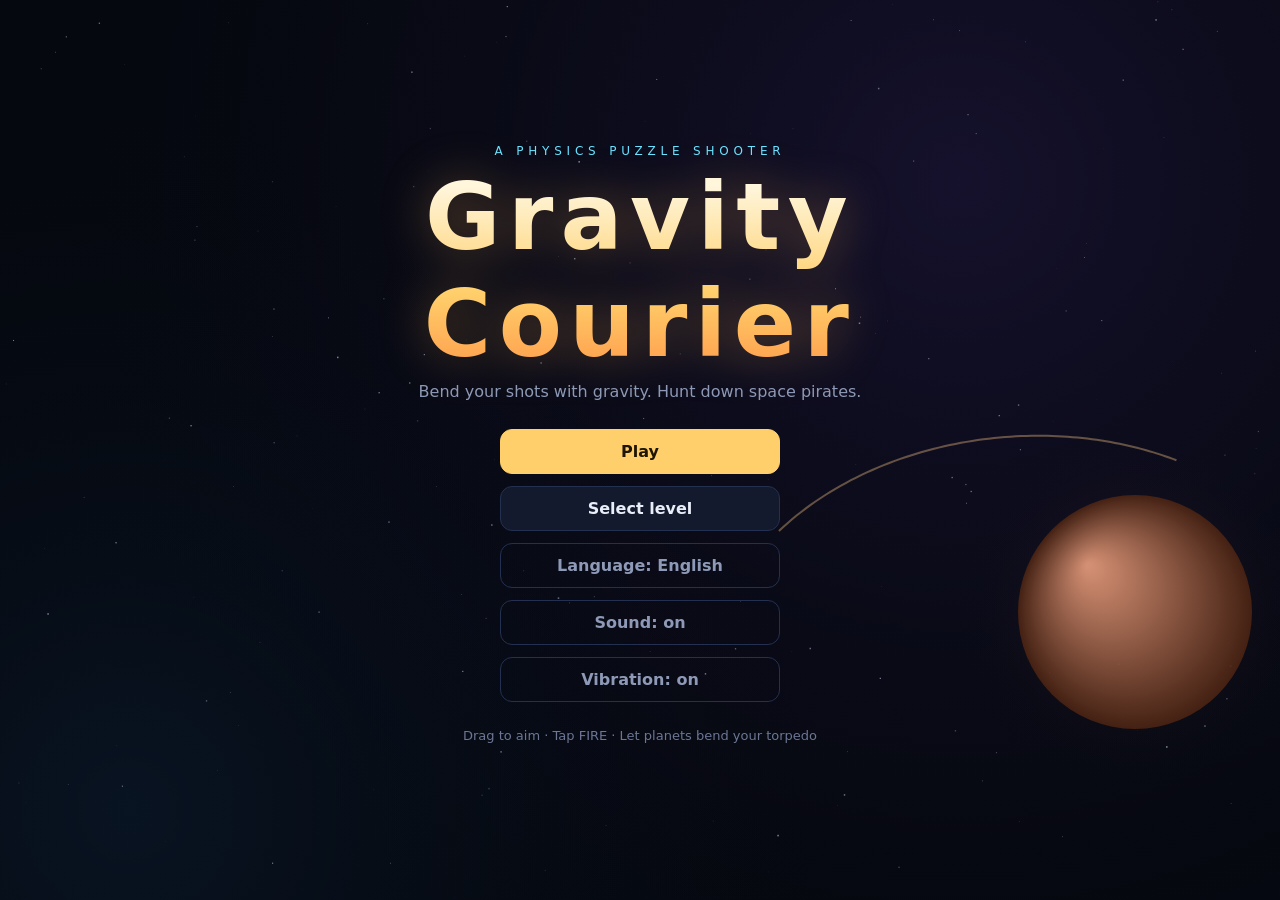
==== docs/index.html @ d9d78b72 "Gravity Courier: browser physics puzzle game (48 levels, 12 chapters)" ====
<!doctype html>
<html lang="zh-CN">
<head>
<meta charset="utf-8">
<meta name="viewport" content="width=device-width,initial-scale=1,maximum-scale=1,user-scalable=no,viewport-fit=cover">
<meta name="theme-color" content="#05080f">
<title>引力信使 · Gravity Courier</title>
<style>
:root {
  --bg: #05080f;
  --panel: rgba(13, 19, 34, 0.92);
  --line: #24304f;
  --text: #e9eef8;
  --muted: #8d99b6;
  --gold: #ffcf6b;
  --cyan: #6be3ff;
  --red: #ff5a6a;
  --font: "PingFang SC", "Microsoft YaHei", "Noto Sans SC", "Hiragino Sans GB", system-ui, sans-serif;
}
* { box-sizing: border-box; -webkit-tap-highlight-color: transparent; }
html, body {
  margin: 0; height: 100%; overflow: hidden; background: var(--bg); color: var(--text);
  font-family: var(--font); user-select: none; -webkit-user-select: none; overscroll-behavior: none;
}
canvas#game { position: fixed; inset: 0; width: 100%; height: 100%; display: block; touch-action: none; }
.hidden { display: none !important; }

button { font-family: inherit; }
.btn {
  appearance: none; border: 1px solid var(--line); background: rgba(20, 28, 48, 0.9); color: var(--text);
  border-radius: 12px; padding: 12px 22px; font-size: 16px; font-weight: 600; cursor: pointer;
  transition: transform .12s, border-color .12s, background .12s;
}
.btn:hover { border-color: #3d4d78; }
.btn:active { transform: scale(0.97); }
.btn.primary { background: var(--gold); border-color: var(--gold); color: #1d1500; }
.btn.primary:hover { background: #ffd987; }
.btn.ghost { background: transparent; color: var(--muted); }
.btn.small { padding: 7px 14px; font-size: 14px; border-radius: 9px; }

/* HUD */
#hud {
  position: fixed; top: 0; left: 0; right: 0; height: 54px; padding: 8px max(12px, env(safe-area-inset-right)) 0 max(12px, env(safe-area-inset-left));
  display: flex; align-items: center; justify-content: space-between; gap: 10px; pointer-events: none;
}
#hud > * { pointer-events: auto; }
.hud-left, .hud-right { display: flex; align-items: center; gap: 10px; min-width: 0; }
.hud-title { min-width: 0; }
#lvTitle { font-weight: 800; font-size: 16px; white-space: nowrap; overflow: hidden; text-overflow: ellipsis; }
#lvSub { font-size: 12px; color: var(--muted); white-space: nowrap; }
.icon-btn {
  width: 38px; height: 38px; border-radius: 10px; border: 1px solid var(--line); background: rgba(13, 19, 34, 0.75);
  display: grid; place-items: center; cursor: pointer; padding: 0; color: var(--text);
}
.icon-btn:hover { border-color: #3d4d78; }
.icon-btn svg { width: 20px; height: 20px; fill: none; stroke: currentColor; stroke-width: 2; stroke-linecap: round; stroke-linejoin: round; }
.help-btn {
  height: 38px; border-radius: 10px; border: 1px solid rgba(123, 227, 160, .6); background: rgba(20, 50, 36, .8); color: #9ff0bf;
  display: flex; align-items: center; gap: 4px; padding: 0 10px 0 8px; cursor: pointer; font-family: inherit; font-size: 14px; font-weight: 700;
  animation: helpPulse 2s ease infinite;
}
.help-btn svg { width: 18px; height: 18px; fill: none; stroke: currentColor; stroke-width: 2; stroke-linecap: round; stroke-linejoin: round; }
.help-btn:disabled { opacity: .5; animation: none; cursor: default; }
.help-btn.on, .help-btn.on:disabled { opacity: 1; background: #7be3a0; color: #062012; border-color: #7be3a0; }
@keyframes helpPulse { 50% { box-shadow: 0 0 14px rgba(123, 227, 160, .45); } }
@media (max-height: 480px) { .help-btn { height: 32px; } }
@media (max-width: 760px) { .help-btn span { display: none; } .help-btn { padding: 0 9px; } }
.help-btn:not(:disabled):active svg { transform: scale(.85); }
.help-btn svg { transition: transform .1s; }
#btnScope.on svg { animation: spin 1.2s linear infinite; }
@keyframes spin { to { transform: rotate(360deg); } }
.fire.wait { background: #1d2844; color: #9ff0bf; border: 1px solid rgba(123, 227, 160, .5); box-shadow: none; font-size: 14px; letter-spacing: 0; white-space: nowrap; }
#ammo { display: flex; gap: 5px; align-items: center; }
#ammo i {
  display: block; width: 9px; height: 20px; border-radius: 5px; background: var(--gold);
  box-shadow: 0 0 8px rgba(255, 207, 107, .6);
}
#ammo i.used { background: #26304a; box-shadow: none; }
#ammo i.par { outline: 1px dashed rgba(255, 207, 107, .55); outline-offset: 2px; }

#toast {
  position: fixed; left: 50%; top: 18%; transform: translateX(-50%); pointer-events: none;
  font-size: clamp(15px, 3.6vw, 26px); font-weight: 800; letter-spacing: .06em; text-shadow: 0 0 18px rgba(0,0,0,.8);
  white-space: nowrap;
  animation: toast 1.8s ease forwards;
}
@keyframes toast { 0% { opacity: 0; transform: translate(-50%, 10px); } 15%, 70% { opacity: 1; transform: translate(-50%, 0); } 100% { opacity: 0; } }
#fastHint {
  position: fixed; bottom: max(14px, env(safe-area-inset-bottom)); left: 50%; transform: translateX(-50%);
  font-size: 12px; color: var(--muted); pointer-events: none; background: rgba(13,19,34,.7); padding: 4px 10px; border-radius: 99px;
}

/* 瞄准控制：横屏在右侧一列，竖屏在底部一行 */
#controls {
  position: fixed; right: 0; top: 56px; bottom: 0; width: 120px;
  padding: 10px max(10px, env(safe-area-inset-right)) max(14px, env(safe-area-inset-bottom)) 10px;
  display: flex; flex-direction: column; justify-content: flex-end; gap: 14px; touch-action: none;
}
.ctl-row { display: grid; grid-template-columns: 1fr 1fr; gap: 6px; align-items: center; }
.ctl-label { grid-column: 1 / -1; font-size: 11px; color: var(--muted); letter-spacing: .1em; }
.ctl-val { grid-column: 1 / -1; text-align: center; font-size: 13px; font-weight: 700; color: var(--gold); font-variant-numeric: tabular-nums; }
.ctl {
  height: 44px; border-radius: 12px; border: 1px solid var(--line); background: rgba(13, 19, 34, 0.85); color: var(--text);
  display: grid; place-items: center; cursor: pointer; padding: 0; touch-action: none;
}
.ctl:active { background: #1d2844; border-color: var(--gold); }
.ctl svg { width: 22px; height: 22px; fill: none; stroke: currentColor; stroke-width: 2.2; stroke-linecap: round; stroke-linejoin: round; }
.fire {
  height: 64px; border-radius: 18px; border: none; background: var(--gold); color: #1d1500; font-size: 18px; font-weight: 800;
  letter-spacing: .1em; cursor: pointer; box-shadow: 0 0 24px rgba(255, 207, 107, .35); touch-action: none; font-family: inherit;
  transition: transform .1s, background .1s;
}
.fire:active { transform: scale(.96); }
.fire.flying { background: #1d2844; color: var(--cyan); box-shadow: none; border: 1px solid var(--line); font-size: 15px; }
.fire.go { background: #7be3a0; color: #062012; box-shadow: 0 0 28px rgba(123, 227, 160, .7); animation: goPulse .4s ease infinite alternate; }
@keyframes goPulse { to { transform: scale(1.04); } }
#controls.busy .ctl, #controls.busy .ctl-val { opacity: .35; }
body.portrait #controls {
  top: auto; left: 0; width: auto; height: 118px; flex-direction: row; align-items: stretch; justify-content: center;
  padding: 8px max(12px, env(safe-area-inset-right)) max(10px, env(safe-area-inset-bottom)) max(12px, env(safe-area-inset-left));
}
body.portrait .ctl-row { flex: 1; max-width: 130px; align-content: center; }
body.portrait .fire { flex: 1.1; max-width: 150px; height: auto; }
@media (max-height: 480px) {
  #controls { top: 44px; gap: 8px; padding-bottom: max(8px, env(safe-area-inset-bottom)); }
  .ctl { height: 38px; }
  .fire { height: 52px; }
}

/* 全屏页 */
.screen { position: fixed; inset: 0; display: flex; align-items: center; justify-content: center; padding: 20px; }
.title-box { text-align: center; max-width: 520px; }
.kicker { font-size: 12px; letter-spacing: .4em; color: var(--cyan); }
h1 {
  font-size: clamp(48px, 11vw, 92px); margin: 6px 0 4px; font-weight: 900; letter-spacing: .08em;
  background: linear-gradient(180deg, #fff6dc 10%, #ffcf6b 60%, #ff9a4a); -webkit-background-clip: text; background-clip: text; color: transparent;
  filter: drop-shadow(0 0 24px rgba(255, 180, 80, .35));
}
.tagline { color: var(--muted); margin: 0 0 28px; font-size: 16px; }
.menu { display: flex; flex-direction: column; gap: 12px; width: min(280px, 80vw); margin: 0 auto; }
.howto { margin-top: 26px; font-size: 13px; color: #6c7795; }

.select-box { width: min(980px, 100%); max-height: 100%; overflow-y: auto; padding: 4px 2px 20px; }
.select-head { display: flex; align-items: center; gap: 14px; margin-bottom: 12px; position: sticky; top: 0; background: linear-gradient(var(--bg) 75%, transparent); padding: 6px 0 12px; z-index: 1; }
.select-head h2 { margin: 0; font-size: 22px; flex: 1; }
#starTotal { color: var(--gold); font-weight: 700; }
.chapter { margin-bottom: 18px; }
.chapter-head { display: flex; align-items: baseline; gap: 10px; margin-bottom: 8px; }
.chapter-head b { font-size: 16px; }
.chapter-head span { font-size: 13px; color: var(--muted); }
.lv-grid { display: grid; grid-template-columns: repeat(5, 1fr); gap: 10px; }
.lv {
  appearance: none; border: 1px solid var(--line); background: var(--panel); color: var(--text); border-radius: 12px;
  padding: 12px 10px; text-align: left; cursor: pointer; min-height: 78px; transition: border-color .12s, transform .12s;
}
.lv:hover:not(:disabled) { border-color: var(--gold); transform: translateY(-1px); }
.lv:disabled { opacity: .4; cursor: not-allowed; }
.lv .no { font-size: 12px; color: var(--muted); }
.lv .nm { display: block; font-weight: 700; font-size: 15px; margin: 2px 0 4px; }
.lv .st { font-size: 13px; letter-spacing: 2px; color: #2b3552; }
.lv .st b { color: var(--gold); font-weight: 400; }

/* 弹窗 */
.overlay { position: fixed; inset: 0; display: flex; align-items: center; justify-content: center; padding: 20px; background: rgba(3, 5, 10, .45); }
.card {
  width: min(420px, 100%); background: var(--panel); border: 1px solid var(--line); border-radius: 18px; padding: 24px 26px;
  text-align: center; box-shadow: 0 20px 60px rgba(0,0,0,.5); animation: pop .25s ease;
}
@keyframes pop { from { transform: scale(.94); opacity: 0; } to { transform: none; opacity: 1; } }
.card-kicker { font-size: 12px; letter-spacing: .2em; color: var(--cyan); }
.card h3 { margin: 6px 0 10px; font-size: 26px; }
.card p { color: #c9d2e6; font-size: 15px; line-height: 1.7; margin: 8px 0; }
.card-foot { margin-top: 16px; font-size: 13px; color: var(--muted); animation: blink 1.6s ease infinite; }
@keyframes blink { 50% { opacity: .4; } }
.card-btns { display: flex; gap: 10px; justify-content: center; margin-top: 18px; flex-wrap: wrap; }
.card-btns.col { flex-direction: column; }
.stars { font-size: 44px; letter-spacing: 8px; margin: 4px 0; color: #2b3552; }
.stars span { display: inline-block; }
.stars span.on { color: var(--gold); text-shadow: 0 0 16px rgba(255, 207, 107, .7); animation: star .45s cubic-bezier(.3, 1.6, .5, 1) backwards; }
@keyframes star { from { transform: scale(0) rotate(-40deg); } }

@media (max-width: 700px) {
  .lv-grid { grid-template-columns: repeat(3, 1fr); }
}
@media (max-height: 480px) {
  #hud { height: 44px; padding-top: 4px; }
  .icon-btn { width: 32px; height: 32px; }
  #lvTitle { font-size: 14px; }
  h1 { font-size: 48px; }
  .tagline { margin-bottom: 14px; }
  .menu { gap: 8px; }
  .btn { padding: 9px 18px; }
  .howto { margin-top: 12px; }
}

/* 物理小卡片 */
.card { max-height: calc(100% - 24px); overflow-y: auto; }
.card.phys { width: min(520px, 100%); text-align: left; border-color: rgba(107, 227, 255, .35); }
.card.phys h3 { margin-top: 4px; }
.formula {
  font-family: "Cambria Math", "STIX Two Math", "Times New Roman", serif; font-size: 20px; text-align: center;
  padding: 10px 12px; margin: 6px 0 12px; border-radius: 10px; background: rgba(107, 227, 255, .08); color: #bdf3ff;
  border: 1px solid rgba(107, 227, 255, .2); overflow-x: auto; white-space: nowrap;
}
.pc-body p { margin: 0 0 10px; }
.real { margin-top: 12px; padding: 10px 12px; border-radius: 10px; background: rgba(255, 207, 107, .08); border-left: 3px solid var(--gold); }
.real b { font-size: 12px; letter-spacing: .1em; color: var(--gold); }
.real p { margin: 4px 0 0; font-size: 14px; }
.card.phys .card-btns { justify-content: flex-end; }
.chapter-head { flex-wrap: wrap; }
.card-link {
  margin-left: auto; appearance: none; border: 1px solid rgba(107, 227, 255, .45); background: rgba(107, 227, 255, .08);
  color: var(--cyan); border-radius: 8px; padding: 3px 10px; font-size: 12px; font-family: inherit; cursor: pointer;
}
.card-link:hover { background: rgba(107, 227, 255, .16); }

/* 英文界面用西文字体（中文字体里的标点和字距不适合英文） */
html[lang="en"] { --font: "Segoe UI", system-ui, -apple-system, Roboto, "Helvetica Neue", Arial, "PingFang SC", "Microsoft YaHei", sans-serif; }
html[lang="en"] body, html[lang="en"] button { font-family: var(--font); }

</style>
</head>
<body>
<canvas id="game"></canvas>

<!-- 游戏内 HUD。data-i18n / data-i18n-aria 的文字由 js/i18n.js 按当前语言填入 -->
<div id="hud" class="hidden">
  <div class="hud-left">
    <button class="icon-btn" id="btnPause" data-i18n-aria="ariaMenu">
      <svg viewBox="0 0 24 24"><path d="M4 6h16M4 12h16M4 18h16"/></svg>
    </button>
    <div class="hud-title">
      <div id="lvTitle"></div>
      <div id="lvSub"></div>
    </div>
  </div>
  <div id="ammo" data-i18n-aria="ariaAmmo"></div>
  <div class="hud-right">
    <button class="help-btn hidden" id="btnAwacs" data-i18n-aria="ariaAwacs">
      <svg viewBox="0 0 24 24"><path d="M12 3c.9 0 1.5.7 1.5 1.6V9l7.5 4.5V16l-7.5-2.3v4.1l2 1.5V21L12 20l-3.5 1v-1.7l2-1.5v-4.1L3 16v-2.5L10.5 9V4.6C10.5 3.7 11.1 3 12 3z"/></svg>
      <span data-i18n="awacsLabel"></span>
    </button>
    <button class="help-btn hidden" id="btnScope" data-i18n-aria="ariaScope">
      <svg viewBox="0 0 24 24"><circle cx="12" cy="12" r="7.5"/><circle cx="12" cy="12" r="1.6"/><path d="M12 1.5v5M12 17.5v5M1.5 12h5M17.5 12h5"/></svg>
      <span data-i18n="scopeLabel"></span>
    </button>
    <button class="icon-btn" id="btnRestart" data-i18n-aria="ariaRestart">
      <svg viewBox="0 0 24 24"><path d="M4 12a8 8 0 1 0 2.4-5.7M4 4v5h5"/></svg>
    </button>
    <button class="icon-btn" id="btnMute" data-i18n-aria="ariaSound"></button>
  </div>
</div>
<div id="toast" class="hidden"></div>
<div id="fastHint" class="hidden" data-i18n="fastHint"></div>

<!-- 瞄准控制：拖动画面粗调，按钮微调，点发射 -->
<div id="controls" class="hidden">
  <div class="ctl-row">
    <span class="ctl-label" data-i18n="angle"></span>
    <button class="ctl" id="angDown" data-i18n-aria="ariaAngDown">
      <svg viewBox="0 0 24 24"><path d="M9 4H4v5M4.6 9A8 8 0 1 1 6 17"/></svg>
    </button>
    <button class="ctl" id="angUp" data-i18n-aria="ariaAngUp">
      <svg viewBox="0 0 24 24"><path d="M15 4h5v5M19.4 9A8 8 0 1 0 18 17"/></svg>
    </button>
    <span class="ctl-val" id="roAng">0.0°</span>
  </div>
  <div class="ctl-row">
    <span class="ctl-label" data-i18n="power"></span>
    <button class="ctl" id="powDown" data-i18n-aria="ariaPowDown">
      <svg viewBox="0 0 24 24"><path d="M5 12h14"/></svg>
    </button>
    <button class="ctl" id="powUp" data-i18n-aria="ariaPowUp">
      <svg viewBox="0 0 24 24"><path d="M5 12h14M12 5v14"/></svg>
    </button>
    <span class="ctl-val" id="roPow">50%</span>
  </div>
  <button id="btnFire" class="fire"></button>
</div>

<!-- 标题 -->
<section id="title" class="screen">
  <div class="title-box">
    <div class="kicker" data-i18n="kicker"></div>
    <h1 data-i18n="title"></h1>
    <p class="tagline" data-i18n="tagline"></p>
    <div class="menu">
      <button class="btn primary" id="btnPlay"></button>
      <button class="btn" id="btnSelect" data-i18n="selectBtn"></button>
      <button class="btn ghost" id="btnLangTitle" data-i18n="lang"></button>
      <button class="btn ghost" id="btnMuteTitle"></button>
      <button class="btn ghost" id="btnVibeTitle"></button>
    </div>
    <p class="howto" data-i18n="howto"></p>
  </div>
</section>

<!-- 选关 -->
<section id="select" class="screen hidden">
  <div class="select-box">
    <div class="select-head">
      <button class="btn small" id="btnBackTitle" data-i18n="back"></button>
      <h2 data-i18n="selectTitle"></h2>
      <div id="starTotal"></div>
    </div>
    <div id="chapters"></div>
  </div>
</section>

<!-- 关卡介绍 -->
<section id="intro" class="overlay hidden">
  <div class="card">
    <div class="card-kicker" id="introNo"></div>
    <h3 id="introName"></h3>
    <p id="introTip"></p>
    <div class="card-foot" data-i18n="introFoot"></div>
  </div>
</section>

<!-- 结算 -->
<section id="result" class="overlay hidden">
  <div class="card">
    <div class="card-kicker" id="resNo"></div>
    <h3 id="resTitle"></h3>
    <div class="stars" id="resStars"></div>
    <p id="resInfo"></p>
    <div class="card-btns" id="resBtns"></div>
  </div>
</section>

<!-- 物理小卡片（盖在结算和选关页上面） -->
<section id="physCard" class="overlay hidden">
  <div class="card phys">
    <div class="card-kicker" id="pcKicker"></div>
    <h3 id="pcTitle"></h3>
    <div class="formula" id="pcFormula"></div>
    <div class="pc-body" id="pcBody"></div>
    <div class="real">
      <b id="pcRealLabel" data-i18n="cardReal"></b>
      <p id="pcReal"></p>
    </div>
    <div class="card-btns"><button class="btn primary" id="pcOk" data-i18n="cardOk"></button></div>
  </div>
</section>

<!-- 暂停 -->
<section id="pause" class="overlay hidden">
  <div class="card">
    <h3 data-i18n="pauseTitle"></h3>
    <div class="card-btns col">
      <button class="btn primary" id="btnResume" data-i18n="resume"></button>
      <button class="btn" id="btnPauseRestart" data-i18n="restartLevel"></button>
      <button class="btn" id="btnPauseSelect" data-i18n="selectLevel"></button>
      <button class="btn" id="btnPauseLang" data-i18n="lang"></button>
      <button class="btn" id="btnPauseVibe"></button>
      <button class="btn ghost" id="btnPauseTitle" data-i18n="backTitle"></button>
    </div>
  </div>
</section>

<script>
/* 引力信使 · 多语言（中文 / English）
 * t(key, params) 取当前语言的文字，{name} 会被 params 里的值替换。
 * 关卡和章节的英文名、提示放在 LEVEL_EN / CHAPTER_EN 里（关卡数据本身保持中文，求解器不需要文字）。
 */
(function (root) {
  'use strict';
  const STR = {
    zh: {
      title: '引力信使', kicker: 'GRAVITY COURIER',
      tagline: '以引力为弓，猎杀星海里的海盗船',
      play: '开始游戏', selectBtn: '选择关卡',
      howto: '拖拽瞄准 · 点「发射」 · 借行星引力让鱼雷拐弯',
      lang: '语言：中文',
      soundOn: '声音：开', soundOff: '声音：关', vibeOn: '震动：开', vibeOff: '震动：关',
      back: '← 返回', selectTitle: '选择关卡',
      introFoot: '点击任意处开始',
      pauseTitle: '暂停', resume: '继续', restartLevel: '重来本关', selectLevel: '选择关卡', backTitle: '回到标题',
      fastHint: '按住屏幕或「加速」键 3 倍速',
      angle: '角度', power: '力度', fire: '发射',
      ariaMenu: '菜单', ariaRestart: '重来', ariaSound: '声音', ariaAmmo: '剩余鱼雷',
      ariaAngDown: '逆时针微调角度', ariaAngUp: '顺时针微调角度', ariaPowDown: '减小力度', ariaPowUp: '增大力度',
      awacsLabel: '预警机', scopeLabel: '自动瞄准',
      ariaAwacs: '呼叫预警机：显示完整辅助线（本次最多 2 星）', ariaScope: '自动瞄准（本次最多 1 星）',

      replay1: '重玩第 1 关', startGame: '开始游戏', continueLv: '继续 · 第 {lv} 关',
      chapterHead: '第 {n} 章 · {name}', locked: '未解锁',
      introNo: '第 {lv} 关 · 第 {n} 章「{ch}」',
      hudSub: '海盗 {a}/{t} · 三星 ≤ {shots}',
      holdSpeed: '按住加速', locking: '锁定中…', fireIn: '{s} 秒后发射', fireNow: '现在发射！',
      early: '早了 {s} 秒', late: '晚了 {s} 秒',
      awacsArrived: '预警机已到达：完整辅助线，线变绿就能命中',
      noRoute: '剩下的鱼雷找不到航线了，点「重来」再试',
      lockedMoving: '已锁定：等「发射」键变绿再按', lockedStatic: '已锁定：点「发射」',
      doubleKill: '双杀！', combo: '{n} 连击！', bossDown: '母舰击沉！', kill: '击毁',
      bossHit: '母舰受损 · 剩余 {hp}', blocked: '被护盾挡下', civHit: '误伤民船！', split: '潮汐撕裂！',
      lostTorp: '鱼雷飞出了星区',
      resNo: '第 {lv} 关 · {name}',
      allClear: '全部星区肃清', cleared: '海域肃清',
      allClearInfo: '航道恢复了平静，信使号可以继续送货了。本关用了 {n} 发鱼雷。',
      helpedInfo: '用了{tool}，这次最多 {cap} 星。不用求助再通关一次，最多能拿 3 星（≤ {shots}）。',
      toolScope: '自动瞄准', toolAwacs: '预警机',
      usedInfo: '用了 {n} 发鱼雷 · 三星需要 ≤ {shots}', tryBetter: '，再试试更漂亮的打法？',
      next: '下一关', replay: '重玩', viewAll: '查看全部关卡', levels: '选关',
      newChapter: '解锁新章节「{ch}」！',
      civFailTitle: '误伤民船', outOfAmmo: '鱼雷耗尽',
      civFail: '鱼雷击中了民用货船，任务失败。', escaped: '海盗船逃走了。',
      helpHint: '卡住了可以呼叫预警机看完整辅助线（最多 2 星），或用自动瞄准（最多 1 星）。',
      retryHint: '看看虚线留下的上一发轨迹，微调角度和力度再来。',
      retry: '重试', callAwacs: '呼叫预警机', autoAim: '自动瞄准',
      relock: '错过时机，重新锁定…',
      powerPct: '力度 {p}%', dragHint: '在任意位置拖动来瞄准，再点「发射」',
      cardKicker: '物理小卡片 · 第 {n} 章', cardReal: '真实世界', cardOk: '知道了', cardBtn: '物理小卡片',
      cardNew: '新的物理小卡片 · 第 {n} 章',
    },
    en: {
      title: 'Gravity Courier', kicker: 'A PHYSICS PUZZLE SHOOTER',
      tagline: 'Bend your shots with gravity. Hunt down space pirates.',
      play: 'Play', selectBtn: 'Select level',
      howto: 'Drag to aim · Tap FIRE · Let planets bend your torpedo',
      lang: 'Language: English',
      soundOn: 'Sound: on', soundOff: 'Sound: off', vibeOn: 'Vibration: on', vibeOff: 'Vibration: off',
      back: '← Back', selectTitle: 'Select level',
      introFoot: 'Tap anywhere to start',
      pauseTitle: 'Paused', resume: 'Resume', restartLevel: 'Restart level', selectLevel: 'Select level', backTitle: 'Back to title',
      fastHint: 'Hold the screen or the Speed button for 3× speed',
      angle: 'ANGLE', power: 'POWER', fire: 'FIRE',
      ariaMenu: 'Menu', ariaRestart: 'Restart', ariaSound: 'Sound', ariaAmmo: 'Torpedoes left',
      ariaAngDown: 'Rotate aim counterclockwise', ariaAngUp: 'Rotate aim clockwise', ariaPowDown: 'Less power', ariaPowUp: 'More power',
      awacsLabel: 'AWACS', scopeLabel: 'Auto-aim',
      ariaAwacs: 'Call AWACS: show the full guide line (max 2 stars this run)', ariaScope: 'Auto-aim (max 1 star this run)',

      replay1: 'Replay level 1', startGame: 'Play', continueLv: 'Continue · Level {lv}',
      chapterHead: 'Chapter {n} · {name}', locked: 'Locked',
      introNo: 'Level {lv} · Chapter {n}: {ch}',
      hudSub: 'Pirates {a}/{t} · 3★ ≤ {shots}',
      holdSpeed: 'HOLD ×3', locking: 'Locking…', fireIn: 'Fire in {s}s', fireNow: 'FIRE NOW!',
      early: '{s}s too early', late: '{s}s too late',
      awacsArrived: 'AWACS on station: full guide line. Green means hit.',
      noRoute: 'No hitting route with the torpedoes left. Tap Restart.',
      lockedMoving: 'Locked on. Fire when the button turns green.', lockedStatic: 'Locked on. Tap FIRE.',
      doubleKill: 'Double kill!', combo: '{n}× combo!', bossDown: 'Mothership down!', kill: 'Destroyed',
      bossHit: 'Mothership hit · {hp} left', blocked: 'Blocked by shield', civHit: 'Civilian ship hit!', split: 'Tidal split!',
      lostTorp: 'Torpedo left the sector',
      resNo: 'Level {lv} · {name}',
      allClear: 'All sectors cleared', cleared: 'Sector cleared',
      allClearInfo: 'The space lanes are safe again, and the courier is back in business. Torpedoes used: {n}.',
      helpedInfo: 'You used {tool}, so this run is capped at {cap}★. Clear it without help for up to 3★ (≤ {shots}).',
      toolScope: 'auto-aim', toolAwacs: 'AWACS',
      usedInfo: 'Torpedoes used: {n} · 3★ needs ≤ {shots}', tryBetter: '. Can you find a cleaner shot?',
      next: 'Next', replay: 'Replay', viewAll: 'All levels', levels: 'Levels',
      newChapter: 'New chapter unlocked: {ch}!',
      civFailTitle: 'Civilian ship hit', outOfAmmo: 'Out of torpedoes',
      civFail: 'Your torpedo hit a civilian freighter. Mission failed. ', escaped: 'The pirates got away. ',
      helpHint: 'Stuck? Call AWACS for the full guide line (max 2★), or use auto-aim (max 1★).',
      retryHint: 'Check the dashed trail of your last shot, then nudge the angle and power.',
      retry: 'Retry', callAwacs: 'Call AWACS', autoAim: 'Auto-aim',
      relock: 'Missed the window. Locking on again…',
      powerPct: 'Power {p}%', dragHint: 'Drag anywhere to aim, then tap FIRE',
      cardKicker: 'Physics card · Chapter {n}', cardReal: 'In the real world', cardOk: 'Got it', cardBtn: 'Physics card',
      cardNew: 'New physics card · Chapter {n}',
    },
  };

  const CHAPTER_EN = [
    { name: 'First Hunt', desc: 'Let a planet\'s gravity bend your torpedo' },
    { name: 'Rubble Belt', desc: 'Asteroids stop torpedoes. Find the gaps.' },
    { name: 'Patrol Fleet', desc: 'Moving pirates and shielded ships' },
    { name: 'Singularity', desc: 'Black holes and wormholes' },
    { name: 'Mothership', desc: 'Sink the first mothership' },
    { name: 'Repulsor Stars', desc: 'Stars that push your torpedo away' },
    { name: 'Mirrors', desc: 'Torpedoes bounce off mirrors' },
    { name: 'Escort', desc: 'Don\'t hit the freighters. Sink the flagship.' },
    { name: 'Gravity Assist', desc: 'Borrow speed from an orbiting planet' },
    { name: 'Magnetic Fields', desc: 'Lorentz force: faster torpedoes turn wider' },
    { name: 'Tidal Split', desc: 'Cross the Roche limit and the torpedo splits in two' },
    { name: 'Momentum', desc: 'Knock asteroids into the pirates' },
  ];

  const LEVEL_EN = {
    1: ['Slingshot', 'Drag anywhere to aim, like pulling back a slingshot. The dotted line shows where the torpedo will go. Tap FIRE when you\'re happy. Planets pull your torpedo, so you can curve around them to hit the pirate.'],
    2: ['Moon Shadow', 'The pirate is hiding right behind the planet, so a straight shot won\'t work. Try skimming past above or below it.'],
    3: ['Twin Planets'],
    4: ['Boomerang', 'The pirate is behind you. Send the torpedo around the planet and back.'],
    5: ['Two Birds', 'Torpedoes keep flying after destroying a small pirate ship. Take out two with one shot!'],
    6: ['The Gap', 'Asteroids have no gravity, but they will shatter your torpedo.'],
    7: ['Stone Forest'],
    8: ['Triple'],
    9: ['Bunker', 'The pirate is tucked behind rubble. The only opening is at the top.'],
    10: ['Patrol', 'This pirate patrols up and down. Time your shot.'],
    11: ['Shield Ship', 'Shield ships have a shield on the front (the blue arc). Hit them from the side or from behind.'],
    12: ['Orbiting Sentry'],
    13: ['Mixed Fleet'],
    14: ['Black Hole', 'A black hole is tiny but its gravity is fierce. Fall in and the torpedo is gone; skim past and it whips around a sharp turn.'],
    15: ['Wormhole', 'A torpedo that enters one wormhole comes out of the other with the same speed.'],
    16: ['Event Horizon'],
    17: ['Lost Way'],
    18: ['Escort Ring'],
    19: ['Blockade', 'Shield ships are lined up facing you. Find a way around to their backs.'],
    20: ['Mothership', 'The mothership takes 3 hits, its shield slowly rotates, and it swallows torpedoes. Clear the escort first, then wait for a gap in the shield.'],
    21: ['Repulsor', 'Cyan repulsor stars do the opposite of planets: they push torpedoes away. Shoot close past one and it flicks the torpedo outward.'],
    22: ['Bounce Back', 'The pirate is right above you, behind the rubble. Fire slowly at the repulsor star and it will push the torpedo back.'],
    23: ['Repulsor Corridor'],
    24: ['Push and Pull'],
    25: ['Mirror', 'The silver line is a mirror. Torpedoes bounce off it like a billiard ball. Use it to get past the wall.'],
    26: ['Double Bounce'],
    27: ['Pinball'],
    28: ['Ping-Pong', 'Bounce between the two mirrors and plan the exit.'],
    29: ['Friendly Fire', 'The blue ship is a civilian freighter. Hit it and the mission fails. Curve around it using the planet.'],
    30: ['Convoy', 'Freighters are crossing back and forth. Wait for a gap.'],
    31: ['Hostages', 'Freighters flank the shield ship. Use the repulsor star behind it to push the torpedo into its back.'],
    32: ['Pirate Flagship', 'The final battle. The flagship takes 3 hits and its shield rotates. Watch the freighter, and use the mirrors and the repulsor star.'],
    33: ['Hitchhiker', 'The outer planet orbits the star. Pass just behind it and it flings your torpedo faster. Spacecraft use this trick too: it\'s called a gravity assist.'],
    34: ['Two Orbits'],
    35: ['Retrograde', 'The pirate hides right behind the star. The outer planet orbits the other way; use it to swing the torpedo around.'],
    36: ['Crossing Point'],
    37: ['Deflection', 'The purple area is a magnetic field. Your charged torpedo keeps turning inside it but never changes speed. The faster it flies, the wider it turns.'],
    38: ['U-Turn', 'The pirate is above you, behind the rubble. Let the strong field swing the torpedo around in a big loop.'],
    39: ['Speed Selector', 'In the same field, slow torpedoes turn tight circles and fast ones turn wide. Each pirate needs a different power.'],
    40: ['Twin Fields', 'The two fields point in opposite directions, so the torpedo traces an S-curve.'],
    41: ['Split', 'The red dashed ring around the black hole is the Roche limit. Once a torpedo crosses it, tidal forces tear it into two that fly apart.'],
    42: ['Roche'],
    43: ['Split Mirror', 'The two halves go their own ways, and one can still bounce off the mirror.'],
    44: ['Trident', 'Two Roche limits: split twice for three or four torpedoes.'],
    45: ['Billiards', 'Warm-colored asteroids can be pushed. Hit one and momentum carries it forward to smash the pirate for you (your torpedo bounces back a little).'],
    46: ['Cut Shot', 'Hit an asteroid on its side and it flies off along the line between the two centers.'],
    47: ['Newton\'s Cradle', 'A row of asteroids passes the momentum down the line, one to the next.'],
    48: ['Gravity Billiards', 'Knocked asteroids feel gravity too, so they fly in curves.'],
  };

  let cur = 'zh';
  const fill = (s, p) => p ? s.replace(/\{(\w+)\}/g, (_, k) => (p[k] !== undefined ? p[k] : '')) : s;
  function t(key, p) {
    const s = (STR[cur] && STR[cur][key] !== undefined) ? STR[cur][key] : (STR.zh[key] !== undefined ? STR.zh[key] : key);
    return fill(s, p);
  }
  const en = () => cur === 'en';
  root.I18N = {
    t,
    get lang() { return cur; },
    set(l) { cur = STR[l] ? l : 'zh'; },
    detect() { return /^zh/i.test(navigator.language || '') ? 'zh' : 'en'; },
    chName: (c, i) => en() && CHAPTER_EN[i] ? CHAPTER_EN[i].name : c.name,
    chDesc: (c, i) => en() && CHAPTER_EN[i] ? CHAPTER_EN[i].desc : c.desc,
    lvName: L => en() && LEVEL_EN[L.id] ? LEVEL_EN[L.id][0] : L.name,
    shots: n => en() ? (n === 1 ? '1 shot' : `${n} shots`) : `${n} 发`,
    lvTip: L => en() && LEVEL_EN[L.id] ? (LEVEL_EN[L.id][1] || '') : (L.tip || ''),
    // 静态文字：data-i18n 设置文本，data-i18n-aria 设置 aria-label 和 title
    applyStatic() {
      document.querySelectorAll('[data-i18n]').forEach(el => { el.textContent = t(el.dataset.i18n); });
      document.querySelectorAll('[data-i18n-aria]').forEach(el => { const v = t(el.dataset.i18nAria); el.setAttribute('aria-label', v); el.title = v; });
      document.documentElement.lang = cur === 'zh' ? 'zh-CN' : 'en';
      document.title = t('title');
    },
  };
})(window);

</script>
<script>
/* 引力信使 · 物理小卡片（每章一张，章节通关时弹出，选关页可以重看）
 * title 标题 · formula 公式（可选） · body 原理（若干段） · real 真实世界的例子
 */
(function (root) {
  'use strict';
  root.CARDS = [
    { // 第 1 章 初次狩猎
      zh: { title: '万有引力', formula: 'F = G · m₁m₂ / r²',
        body: ['任何两个有质量的物体都在互相吸引。距离越近，引力越大：距离缩短一半，引力变成 4 倍，这叫「平方反比」。',
          '鱼雷飞过行星时，每一刻都被往行星那边拉一点，所以走出的是一条弧线，而不是直线。'],
        real: '月亮绕着地球转、地球绕着太阳转，都是引力把直线运动「拐」成了轨道。牛顿用同一条定律，同时解释了苹果落地和行星运行。' },
      en: { title: 'Universal gravitation', formula: 'F = G · m₁m₂ / r²',
        body: ['Every two objects with mass pull on each other. The closer they are, the stronger the pull: halve the distance and the force becomes 4 times as strong. This is called an inverse-square law.',
          'As your torpedo passes a planet, it is tugged toward it a little at every moment, so it flies in a curve instead of a straight line.'],
        real: 'The Moon circles the Earth and the Earth circles the Sun because gravity keeps bending their straight-line motion into orbits. Newton used one law to explain both a falling apple and the planets.' },
    },
    { // 第 2 章 碎石带
      zh: { title: '惯性（牛顿第一定律）', formula: '合力 = 0  ⇒  速度不变',
        body: ['不受外力时，运动的物体会保持原来的速度和方向，一直飞下去。',
          '碎石几乎没有引力，所以在空旷的地方鱼雷走的是直线，直到撞上什么东西。太空里没有空气阻力，它不会自己慢下来。'],
        real: '真实的小行星带其实非常空旷，相邻的小行星通常相隔几十万公里以上。探测器穿过它时，几乎不用担心撞上。' },
      en: { title: 'Inertia (Newton\'s first law)', formula: 'Net force = 0  ⇒  velocity stays the same',
        body: ['With no force acting on it, a moving object keeps the same speed and direction forever.',
          'Rubble has almost no gravity, so in open space your torpedo flies straight until it hits something. There is no air in space to slow it down.'],
        real: 'The real asteroid belt is mostly empty: neighboring asteroids are usually hundreds of thousands of kilometers apart. Spacecraft fly through it without worrying about collisions.' },
    },
    { // 第 3 章 巡逻舰队
      zh: { title: '相对运动与提前量', formula: '鱼雷到达时间 = 目标到达时间',
        body: ['目标在动的时候，要瞄准它「将来」会在的位置，而不是它现在的位置。',
          '只有鱼雷和目标同一时刻到达同一个点才算命中，所以时机和角度一样重要。'],
        real: '飞往火星要等「发射窗口」：地球和火星的相对位置大约每 26 个月才合适一次，错过就要再等两年多。' },
      en: { title: 'Relative motion and leading the target', formula: 'torpedo arrival time = target arrival time',
        body: ['When the target is moving, aim for where it will be, not where it is now.',
          'A hit only happens if the torpedo and the target reach the same point at the same moment, so timing matters as much as angle.'],
        real: 'Missions to Mars wait for a launch window: Earth and Mars line up well only about once every 26 months. Miss it and you wait more than two years.' },
    },
    { // 第 4 章 奇点
      zh: { title: '黑洞与事件视界', formula: '史瓦西半径 Rₛ = 2GM / c²',
        body: ['黑洞把巨大的质量压缩在极小的空间里，越靠近，引力增大得越快。越过「事件视界」之后，连光都逃不出来。',
          '虫洞是广义相对论允许存在的理论结构（爱因斯坦-罗森桥），能把两处时空连起来，但至今没有观测证据。'],
        real: '2019 年，事件视界望远镜公布了人类拍到的第一张黑洞照片，拍的是 M87 星系中心的超大质量黑洞。' },
      en: { title: 'Black holes and the event horizon', formula: 'Schwarzschild radius Rₛ = 2GM / c²',
        body: ['A black hole packs an enormous mass into a tiny space, so its gravity grows very fast as you get closer. Past the event horizon, not even light can escape.',
          'Wormholes are structures that general relativity allows in theory (Einstein–Rosen bridges). They would connect two places in spacetime, but none has ever been observed.'],
        real: 'In 2019 the Event Horizon Telescope released the first image of a black hole: the supermassive black hole at the center of the galaxy M87.' },
    },
    { // 第 5 章 海盗母舰
      zh: { title: '逃逸速度', formula: 'v = √(2GM / r)',
        body: ['离开一个天体，需要足够快的速度才能挣脱它的引力。',
          '速度不够的鱼雷会被拉回来，绕着行星打转，甚至直接坠落；速度够快才能甩开它，飞向远处的目标。'],
        real: '从地球表面出发，速度要达到约 11.2 公里每秒才能彻底摆脱地球的引力，大约是子弹速度的十几倍。' },
      en: { title: 'Escape velocity', formula: 'v = √(2GM / r)',
        body: ['To leave a planet behind, you need enough speed to break free of its gravity.',
          'A torpedo that is too slow gets pulled back, loops around the planet or crashes into it. Only a fast enough torpedo can shake it off and reach a distant target.'],
        real: 'Leaving Earth for good takes about 11.2 km per second from the surface, more than ten times faster than a rifle bullet.' },
    },
    { // 第 6 章 斥力星
      zh: { title: '平方反比的斥力', formula: '库仑定律 F = k · q₁q₂ / r²',
        body: ['现实中没有会推开东西的「负质量」星球，但同种电荷会互相排斥，而且规律和引力一样，是平方反比。',
          '所以带同种电荷的粒子冲向另一个电荷时，会像游戏里的鱼雷一样被掀开，正面冲过去甚至会被弹回来。'],
        real: '1911 年，卢瑟福用 α 粒子轰击金箔，发现极少数粒子被几乎原路弹回。这说明原子中心有一个又小又重、带正电的原子核。' },
      en: { title: 'Inverse-square repulsion', formula: 'Coulomb\'s law F = k · q₁q₂ / r²',
        body: ['There are no “negative-mass” stars that push things away, but like electric charges repel each other, and the force follows the same inverse-square law as gravity.',
          'A charged particle flying at another like charge gets flicked aside just like your torpedo, and a head-on approach can bounce it straight back.'],
        real: 'In 1911 Rutherford fired alpha particles at gold foil, and a tiny fraction bounced almost straight back. That revealed a small, heavy, positively charged nucleus at the center of every atom.' },
    },
    { // 第 7 章 反射镜
      zh: { title: '反射定律', formula: '入射角 = 反射角',
        body: ['撞上镜面时，垂直于镜面的速度分量反向，平行于镜面的分量不变，所以速率不变，只改方向。',
          '光、台球、游戏里的鱼雷，遵守的都是同一个规律。'],
        real: '阿波罗宇航员在月面放了反射器，科学家至今还在用激光照射它们，测量地月距离，精度达到厘米级。' },
      en: { title: 'Law of reflection', formula: 'angle of incidence = angle of reflection',
        body: ['When something hits a mirror, the part of its velocity perpendicular to the mirror reverses while the part along the mirror stays the same. The speed is unchanged; only the direction flips.',
          'Light, billiard balls and your torpedo all follow the same rule.'],
        real: 'Apollo astronauts left reflectors on the Moon. Scientists still bounce lasers off them to measure the Earth–Moon distance to within centimeters.' },
    },
    { // 第 8 章 护航
      zh: { title: '混沌与敏感依赖', formula: '微小的初始差别  →  巨大的结果差别',
        body: ['只有一个天体时，轨道很好预测。几个天体同时起作用时，发射角度差 0.1°，结果就可能完全不同。',
          '这就是混沌：系统本身完全确定，却对初始条件极其敏感。著名的「三体问题」一般没有通用的解析解。'],
        real: '天文学家对小行星轨道的精确预报只能覆盖有限的时间，越往后误差越大，所以需要不断观测、不断修正。' },
      en: { title: 'Chaos and sensitive dependence', formula: 'tiny difference at the start  →  huge difference at the end',
        body: ['With one body, orbits are easy to predict. With several bodies pulling at once, changing the launch angle by 0.1° can send the torpedo somewhere completely different.',
          'That is chaos: the system is fully deterministic, yet extremely sensitive to its starting conditions. The famous three-body problem has no general closed-form solution.'],
        real: 'Astronomers can only predict asteroid orbits precisely for a limited time. The error grows the further ahead they look, so they keep observing and updating.' },
    },
    { // 第 9 章 引力弹弓
      zh: { title: '引力助推（引力弹弓）', formula: '速度增量最多约为行星速度的 2 倍',
        body: ['站在行星上看，鱼雷飞进来和飞出去的速度一样快；但行星本身在公转，换回恒星的视角，鱼雷就「借」走了一点行星的速度。',
          '从行星身后掠过会加速，从前方掠过会减速。行星损失的那一点速度小到完全察觉不到。'],
        real: '旅行者 2 号先后借助木星、土星、天王星和海王星的引力弹弓，是至今唯一飞掠过天王星和海王星的探测器。' },
      en: { title: 'Gravity assist (slingshot)', formula: 'speed gain up to about 2× the planet\'s speed',
        body: ['Seen from the planet, the torpedo leaves as fast as it arrived. But the planet itself is moving around the star, so from the star\'s point of view the torpedo has borrowed some of the planet\'s speed.',
          'Passing behind a planet speeds you up; passing in front slows you down. The planet loses so little speed that it never notices.'],
        real: 'Voyager 2 used gravity assists from Jupiter, Saturn, Uranus and Neptune. It is still the only spacecraft ever to fly past Uranus and Neptune.' },
    },
    { // 第 10 章 磁场
      zh: { title: '洛伦兹力', formula: 'F = qv × B，半径 r = mv / (qB)',
        body: ['带电粒子在磁场里受的力，始终垂直于它的运动方向，所以只改方向、不改速率，在磁场里画圆。',
          '速度越快，圆的半径越大；所以游戏里同一个磁场，慢鱼雷转小圈，快鱼雷转大圈。'],
        real: '极光就是这样产生的：太阳风里的带电粒子被地球磁场引导，沿着磁感线冲进两极的高层大气，撞击气体发出光。' },
      en: { title: 'Lorentz force', formula: 'F = qv × B,  radius r = mv / (qB)',
        body: ['The force a magnetic field puts on a charged particle is always perpendicular to its motion. It changes the direction but never the speed, so the particle moves in a circle.',
          'The faster it goes, the bigger the circle. That\'s why, in the same field, slow torpedoes turn tight loops and fast ones turn wide.'],
        real: 'This is how auroras happen: charged particles in the solar wind are steered by Earth\'s magnetic field toward the poles, where they slam into the upper atmosphere and make it glow.' },
    },
    { // 第 11 章 潮汐撕裂
      zh: { title: '潮汐力与洛希极限', formula: '近侧引力 − 远侧引力 = 潮汐力',
        body: ['靠近大质量天体时，物体离它近的一侧受的引力比远的一侧大，这个差会把物体拉长。',
          '离得太近、越过「洛希极限」时，物体自身的引力再也拉不住自己，就会被撕开。'],
        real: '1992 年，苏梅克-列维 9 号彗星飞过木星时被潮汐力撕成 20 多块，1994 年这些碎块接连撞上了木星。科学家认为，土星环也可能是这样形成的。' },
      en: { title: 'Tidal forces and the Roche limit', formula: 'pull on the near side − pull on the far side = tidal force',
        body: ['Near a massive body, the side of an object facing it is pulled harder than the far side, and that difference stretches the object.',
          'Get too close, past the Roche limit, and the object\'s own gravity can no longer hold it together, so it gets torn apart.'],
        real: 'In 1992 comet Shoemaker–Levy 9 passed close to Jupiter and was torn into more than 20 pieces. In 1994 the fragments slammed into Jupiter one after another. Saturn\'s rings may have formed in a similar way.' },
    },
    { // 第 12 章 动量碰撞
      zh: { title: '动量守恒与弹性碰撞', formula: 'm₁v₁ + m₂v₂ = m₁v₁′ + m₂v₂′',
        body: ['碰撞前后，系统的总动量不变。弹性碰撞里，总动能也不变。',
          '两个质量相同的物体正面相撞，会完全交换速度，这就是牛顿摆的原理。小行星比鱼雷重，所以鱼雷会被弹回一部分。'],
        real: '2022 年，NASA 的 DART 探测器撞击小行星「迪莫弗斯」，让它绕主星一圈的时间缩短了约 32 分钟，第一次证明人类能改变小行星的轨道。' },
      en: { title: 'Conservation of momentum', formula: 'm₁v₁ + m₂v₂ = m₁v₁′ + m₂v₂′',
        body: ['The total momentum of a system is the same before and after a collision. In an elastic collision, the total kinetic energy is conserved too.',
          'When two equal masses collide head-on, they swap velocities completely. That\'s how a Newton\'s cradle works. The asteroids are heavier than your torpedo, so the torpedo bounces back a little.'],
        real: 'In 2022 NASA\'s DART spacecraft crashed into the asteroid Dimorphos and shortened its orbit around its parent asteroid by about 32 minutes, the first time humans changed an asteroid\'s path.' },
    },
  ];
})(window);

</script>
<script>
/* 引力信使 · 物理核心
 * 游戏、预测线、求助和关卡求解器（tools/solve.js）共用这一份代码，保证结果一致。
 * 世界坐标固定为 1600 x 900，固定步长积分，同样的输入永远得到同样的轨迹。
 *
 * 一次发射是一个 shot：里面可能有多枚鱼雷（潮汐撕裂会一分为二），
 * 被撞飞的小行星（puck）记在 state 里，也会接着飞，直到全部停下这次发射才结束。
 * 调用方式：每一步先 state.t += DT，再 stepShot(level, state, shot, DT, events)。
 */
(function (root) {
  'use strict';
  const W = 1600, H = 900;
  const G = 3200;                 // 行星质量 = G * r^2 * 密度
  const DT = 1 / 240;             // 固定步长
  const MAX_SPEED = 720;          // 满力度发射速度（px/s）
  const MAX_TIME = 10;            // 鱼雷/被撞飞的小行星最长飞行时间
  const SHIELD_HALF = 70 * Math.PI / 180;
  const SHIELD_GAP = 14;          // 护盾弧离船体的距离
  const CIV_R = 26;               // 民用货船的碰撞半径
  const TORP_MASS = 1;            // 鱼雷质量（和可推动小行星做弹性碰撞时用）
  const KINDS = {
    scout: { r: 22, hp: 1 },
    shield: { r: 26, hp: 1 },
    boss: { r: 58, hp: 3 },
  };

  const angDiff = (a, b) => Math.atan2(Math.sin(a - b), Math.cos(a - b));

  // 命中半径：前期关卡的海盗船更大（level.hitScale），母舰不缩放
  function radius(level, kind) {
    return KINDS[kind].r * (kind === 'boss' ? 1 : (level.hitScale || 1));
  }

  // 位置：静止物体直接用 x,y；会动的按 move 描述随时间计算（行星、海盗、民船都适用）
  function entPos(e, t) {
    const m = e.move;
    if (!m) return [e.x, e.y];
    if (m.type === 'orbit') {
      const a = (m.phase || 0) * Math.PI / 180 + m.w * t;
      return [m.cx + Math.cos(a) * m.R, m.cy + Math.sin(a) * m.R];
    }
    // line：在 a、b 两点之间平滑往返
    const s = 0.5 - 0.5 * Math.cos((t / m.period + (m.phase || 0)) * 2 * Math.PI);
    return [m.ax + (m.bx - m.ax) * s, m.ay + (m.by - m.ay) * s];
  }

  // 护盾朝向（弧度）。没写 face 的护盾舰始终朝向玩家。
  function faceOf(level, p, t) {
    if (p.face !== undefined) return (p.face + (p.spin || 0) * t) * Math.PI / 180;
    const [x, y] = entPos(p, t);
    return Math.atan2(level.launch[1] - y, level.launch[0] - x);
  }

  function muPlanet(p) { return G * p.r * p.r * (p.d || 1); }
  function muHole(h) { return G * h.m; }

  // 引力加速度。t 用于计算公转中的行星位置（引力弹弓）。
  function accel(level, x, y, t) {
    let ax = 0, ay = 0;
    const add = (px, py, mu) => {
      const dx = px - x, dy = py - y, d2 = dx * dx + dy * dy + 100, d = Math.sqrt(d2), a = mu / d2;
      ax += a * dx / d; ay += a * dy / d;
    };
    for (const p of level.planets || []) { const [px, py] = entPos(p, t || 0); add(px, py, muPlanet(p)); }
    for (const h of level.holes || []) add(h.x, h.y, muHole(h));
    for (const q of level.repulsors || []) add(q.x, q.y, -G * q.m);   // 斥力星：负质量，把鱼雷推开
    return [ax, ay];
  }

  function createState(level) {
    return {
      t: 0,
      pirates: (level.pirates || []).map((p, i) => ({
        i, kind: p.kind || 'scout', hp: p.hp || KINDS[p.kind || 'scout'].hp, alive: true,
      })),
      // 可以被鱼雷撞动的小行星（动量碰撞）
      pucks: (level.pucks || []).map(p => ({ x: p.x, y: p.y, vx: 0, vy: 0, r: p.r, m: p.m || 2, alive: true, moving: false, age: 0 })),
    };
  }
  function cloneState(st) {
    return { t: st.t, pirates: st.pirates.map(p => ({ ...p })), pucks: st.pucks.map(p => ({ ...p })) };
  }

  function launchVel(angle, power) {
    return [Math.cos(angle) * MAX_SPEED * power, Math.sin(angle) * MAX_SPEED * power];
  }
  const mkTorp = (x, y, vx, vy) => ({ x, y, vx, vy, age: 0, cool: 0, split: false, done: false, end: null });
  function newShot(level, angle, power) {
    const [vx, vy] = launchVel(angle, power);
    return { torps: [mkTorp(level.launch[0], level.launch[1], vx, vy)] };
  }

  /* ───────── 共用的碰撞判定 ───────── */
  // 反射镜：本步位移线段穿过镜面就反弹（两面都能反射）
  function reflect(level, ox, oy, b, events) {
    for (const m of level.mirrors || []) {
      const rx = b.x - ox, ry = b.y - oy, sx = m.bx - m.ax, sy = m.by - m.ay;
      const den = rx * sy - ry * sx;
      if (Math.abs(den) < 1e-9) continue;
      const qx = m.ax - ox, qy = m.ay - oy;
      const u = (qx * sy - qy * sx) / den, v = (qx * ry - qy * rx) / den;
      if (u < 0 || u > 1 || v < 0 || v > 1) continue;
      const len = Math.hypot(sx, sy), nx = -sy / len, ny = sx / len;
      const dot = b.vx * nx + b.vy * ny;
      b.vx -= 2 * dot * nx; b.vy -= 2 * dot * ny;
      const ix = ox + rx * u, iy = oy + ry * u;
      const side = (ox - ix) * nx + (oy - iy) * ny >= 0 ? 1 : -1;
      b.x = ix + nx * side * 0.5; b.y = iy + ny * side * 0.5;
      if (events) events.push({ type: 'bounce', x: ix, y: iy });
      return true;
    }
    return false;
  }
  // 撞上不可破坏的天体。pr 是撞击物自身的半径（鱼雷为 0）。
  function hitSolid(level, t, x, y, pr) {
    for (const p of level.planets || []) { const [px, py] = entPos(p, t); if (Math.hypot(x - px, y - py) < p.r + pr) return 'planet'; }
    for (const h of level.holes || []) if (Math.hypot(x - h.x, y - h.y) < h.r + pr) return 'hole';
    for (const r of level.rocks || []) if (Math.hypot(x - r.x, y - r.y) < r.r + pr) return 'rock';
    for (const q of level.repulsors || []) if (Math.hypot(x - q.x, y - q.y) < q.r + pr) return 'planet';
    return null;
  }
  const outOfBounds = (x, y) => x < -300 || x > W + 300 || y < -300 || y > H + 300;
  function hitCiv(level, state, x, y, pr, events) {
    for (const c of level.civs || []) {
      const [cx, cy] = entPos(c, state.t);
      if (Math.hypot(x - cx, y - cy) < CIV_R + pr) { events.push({ type: 'civ', x: cx, y: cy }); return 'civ'; }
    }
    return null;
  }
  // 海盗：小船被穿透，护盾正面会挡，母舰会吞掉撞击物
  function hitPirates(level, state, x, y, pr, events, by) {
    for (const ps of state.pirates) {
      if (!ps.alive) continue;
      const p = level.pirates[ps.i], r = radius(level, ps.kind) + pr;
      const [px, py] = entPos(p, state.t);
      const d = Math.hypot(x - px, y - py);
      if (d > r + SHIELD_GAP + 2) continue;
      if (ps.kind !== 'scout') {
        const diff = angDiff(Math.atan2(y - py, x - px), faceOf(level, p, state.t));
        if (d < r + SHIELD_GAP && Math.abs(diff) < SHIELD_HALF) {
          events.push({ type: 'block', x, y, i: ps.i });
          return 'blocked';
        }
      }
      if (d < r) {
        ps.hp--;
        if (ps.hp <= 0) { ps.alive = false; events.push({ type: 'kill', i: ps.i, x: px, y: py, by }); }
        else events.push({ type: 'bosshit', i: ps.i, x, y, by });
        if (ps.kind === 'boss') return 'absorbed';
      }
    }
    return null;
  }
  // 弹性碰撞（动量守恒 + 动能守恒），沿连心线交换动量
  function collide(a, ma, b, mb) {
    const dx = b.x - a.x, dy = b.y - a.y, d = Math.hypot(dx, dy) || 1, nx = dx / d, ny = dy / d;
    const vrel = (a.vx - b.vx) * nx + (a.vy - b.vy) * ny;
    if (vrel <= 0) return 0;
    const J = 2 * vrel / (1 / ma + 1 / mb);
    a.vx -= J / ma * nx; a.vy -= J / ma * ny;
    b.vx += J / mb * nx; b.vy += J / mb * ny;
    return J;
  }

  /* 推进一枚鱼雷一步。返回 null 表示继续飞，否则返回结束原因。
   * events 为 null 时是「普通预测线」：不判定海盗、民船，可推动的小行星当作障碍物。 */
  function stepTorpedo(level, state, tp, dt, events, shot) {
    const t = state.t;
    const [ax, ay] = accel(level, tp.x, tp.y, t);
    const ox = tp.x, oy = tp.y;
    tp.vx += ax * dt; tp.vy += ay * dt;
    // 磁场：带电鱼雷受洛伦兹力，速度方向以角速度 w 旋转、速率不变（速度越快，圆弧越大）
    for (const f of level.fields || []) {
      if (Math.hypot(tp.x - f.x, tp.y - f.y) < f.r) {
        const a = f.w * dt, c = Math.cos(a), s = Math.sin(a), vx = tp.vx;
        tp.vx = vx * c - tp.vy * s; tp.vy = vx * s + tp.vy * c;
      }
    }
    tp.x += tp.vx * dt; tp.y += tp.vy * dt;
    tp.age += dt; tp.cool -= dt;

    reflect(level, ox, oy, tp, events);

    if (tp.cool <= 0) {
      for (const w of level.worms || []) {
        const ends = [[w.a, w.b], [w.b, w.a]];
        let warped = false;
        for (const [a, b] of ends) {
          if (Math.hypot(tp.x - a[0], tp.y - a[1]) < w.r) {
            tp.x = b[0] + (tp.x - a[0]); tp.y = b[1] + (tp.y - a[1]);
            tp.cool = 0.35; warped = true;
            if (events) events.push({ type: 'warp', from: a, to: b });
            break;
          }
        }
        if (warped) break;
      }
    }

    // 潮汐撕裂：进入天体的洛希半径（tidal）后，鱼雷被撕成两枚，向两侧张开
    if (!tp.split && shot) {
      for (const b of [...(level.planets || []), ...(level.holes || [])]) {
        if (!b.tidal) continue;
        const [bx, by] = entPos(b, t);
        if (Math.hypot(tp.x - bx, tp.y - by) < b.tidal) {
          const a = (b.spread || 18) * Math.PI / 180, c = Math.cos(a), s = Math.sin(a);
          const t2 = mkTorp(tp.x, tp.y, tp.vx * c + tp.vy * s, -tp.vx * s + tp.vy * c);
          const vx = tp.vx; tp.vx = vx * c - tp.vy * s; tp.vy = vx * s + tp.vy * c;
          tp.split = t2.split = true; t2.age = tp.age; t2.cool = tp.cool;
          shot.torps.push(t2);
          if (events) events.push({ type: 'split', x: tp.x, y: tp.y });
          break;
        }
      }
    }

    const solid = hitSolid(level, t, tp.x, tp.y, 0);
    if (solid) return solid;
    if (outOfBounds(tp.x, tp.y)) return 'lost';
    if (tp.age > MAX_TIME) return 'timeout';

    // 可推动的小行星：弹性碰撞，把动量传给它（鱼雷会被弹回一部分）
    for (const pk of state.pucks) {
      if (!pk.alive) continue;
      const d = Math.hypot(pk.x - tp.x, pk.y - tp.y);
      if (d >= pk.r) continue;
      if (!events) return 'rock';
      const J = collide(tp, TORP_MASS, pk, pk.m);
      if (J > 0) { pk.moving = true; events.push({ type: 'push', x: tp.x, y: tp.y }); }
      const nx = (tp.x - pk.x) / (d || 1), ny = (tp.y - pk.y) / (d || 1);
      tp.x = pk.x + nx * (pk.r + 0.5); tp.y = pk.y + ny * (pk.r + 0.5);
    }

    if (!events) return null;
    return hitCiv(level, state, tp.x, tp.y, 0, events) || hitPirates(level, state, tp.x, tp.y, 0, events, 'torp');
  }

  // 被撞飞的小行星：受引力（不受磁场影响，它不带电），会被镜面反弹，撞到海盗会击毁它
  function stepPuck(level, state, pk, dt, events) {
    const [ax, ay] = accel(level, pk.x, pk.y, state.t);
    const ox = pk.x, oy = pk.y;
    pk.vx += ax * dt; pk.vy += ay * dt;
    pk.x += pk.vx * dt; pk.y += pk.vy * dt; pk.age += dt;
    reflect(level, ox, oy, pk, events);
    // 撞上其他小行星：继续传递动量（牛顿摆）
    for (const o of state.pucks) {
      if (o === pk || !o.alive) continue;
      if (Math.hypot(o.x - pk.x, o.y - pk.y) < o.r + pk.r && collide(pk, pk.m, o, o.m) > 0) {
        o.moving = true;
        if (events) events.push({ type: 'push', x: (o.x + pk.x) / 2, y: (o.y + pk.y) / 2 });
      }
    }
    let end = hitSolid(level, state.t, pk.x, pk.y, pk.r) || (outOfBounds(pk.x, pk.y) ? 'lost' : null) || (pk.age > MAX_TIME ? 'timeout' : null);
    if (!end && events) end = hitCiv(level, state, pk.x, pk.y, pk.r, events) || hitPirates(level, state, pk.x, pk.y, pk.r, events, 'puck');
    if (end) {
      pk.moving = false; pk.alive = false;
      if (events) events.push({ type: 'puckend', reason: end, x: pk.x, y: pk.y });
    }
  }

  /* 推进整次发射一步。返回 true 表示这次发射已经全部结束（所有鱼雷和被撞飞的小行星都停了）。
   * 每枚鱼雷结束时追加 {type:'end', reason, x, y, k}。 */
  function stepShot(level, state, shot, dt, events) {
    const n = shot.torps.length;      // 本步刚撕裂出的鱼雷从下一步开始飞
    for (let k = 0; k < n; k++) {
      const tp = shot.torps[k];
      if (tp.done) continue;
      const r = stepTorpedo(level, state, tp, dt, events, shot);
      if (r) { tp.done = true; tp.end = r; if (events) events.push({ type: 'end', reason: r, x: tp.x, y: tp.y, k }); }
    }
    for (const pk of state.pucks) if (pk.moving) stepPuck(level, state, pk, dt, events);
    return shot.torps.every(tp => tp.done) && !state.pucks.some(pk => pk.moving);
  }

  // 完整模拟一次发射（求解器、自动瞄准用）。返回事件列表和是否打到民船。
  function simulate(level, state, angle, power, onStep) {
    const shot = newShot(level, angle, power), events = [];
    let done = false;
    while (!done) {
      state.t += DT;
      done = stepShot(level, state, shot, DT, events);
      if (onStep) onStep(shot, state);
    }
    return { events, shot, civ: events.some(e => e.type === 'civ') };
  }

  const api = { W, H, G, DT, MAX_SPEED, MAX_TIME, SHIELD_HALF, SHIELD_GAP, CIV_R, KINDS,
    entPos, faceOf, accel, radius, createState, cloneState, launchVel, newShot, stepShot, stepTorpedo, simulate,
    angDiff, muPlanet, muHole };
  if (typeof module !== 'undefined' && module.exports) module.exports = api;
  else root.Physics = api;
})(typeof window !== 'undefined' ? window : globalThis);

</script>
<script>
/* 引力信使 · 关卡数据
 * 坐标系 1600 x 900。launch 为信使号位置；ammo 为鱼雷数；par 为三星所需的发射次数。
 * planets{x,y,r,d?,hue}  holes{x,y,m,r}  rocks{x,y,r}  worms{a:[x,y],b:[x,y],r}
 * repulsors{x,y,r,m}（斥力星）  mirrors{ax,ay,bx,by}（反射镜）  civs{x,y,move?}（民用货船，打到即失败）
 * planets 也可以带 move（公转，引力弹弓）；planets/holes 带 tidal（洛希半径）和 spread（撕裂张角，度）
 * fields{x,y,r,w}（磁场，w 为鱼雷速度方向的旋转角速度，正为顺时针）  pucks{x,y,r,m}（可撞动的小行星）
 * pirates{x,y,kind:'scout'|'shield'|'boss',face?,spin?,hp?,move?}
 *   move: {type:'line',ax,ay,bx,by,period,phase?} | {type:'orbit',cx,cy,R,w,phase?(度)}
 * 每一关都用 tools/solve.js 验证过可解。
 */
(function (root) {
  'use strict';
  const CHAPTERS = [
    { name: '初次狩猎', desc: '借行星的引力把鱼雷「拐」过去' },
    { name: '碎石带', desc: '小行星会拦下鱼雷，找到缝隙' },
    { name: '巡逻舰队', desc: '会动的海盗、会挡的护盾' },
    { name: '奇点', desc: '黑洞与虫洞' },
    { name: '海盗母舰', desc: '击沉第一艘母舰' },
    { name: '斥力星', desc: '会把鱼雷推开的星，能打出回马枪' },
    { name: '反射镜', desc: '鱼雷撞上镜面会反弹' },
    { name: '护航', desc: '别打到民用货船；击沉海盗旗舰' },
    { name: '引力弹弓', desc: '借公转的行星给鱼雷加速、改向' },
    { name: '磁场', desc: '洛伦兹力：鱼雷在磁场里拐弯，越快弯越大' },
    { name: '潮汐撕裂', desc: '越过洛希极限，鱼雷一分为二' },
    { name: '动量碰撞', desc: '撞动小行星，让它替你砸中海盗' },
  ];

  const LEVELS = [
    // ───────── 第 1 章 初次狩猎 ─────────
    { ch: 0, name: '借力', ammo: 5, par: 1, launch: [170, 720],
      tip: '在屏幕任意位置拖动来瞄准（像拉弹弓，往后拉），虚线是预测轨迹。满意后点「发射」。鱼雷会被行星吸引而拐弯，绕过行星击中海盗船。',
      planets: [{ x: 800, y: 480, r: 90, hue: 18 }],
      pirates: [{ x: 1220, y: 230 }] },
    { ch: 0, name: '月影', ammo: 5, par: 1, launch: [170, 450],
      tip: '海盗躲在行星正后方，直线打不到。试试从上方或下方擦过去。',
      planets: [{ x: 760, y: 450, r: 105, hue: 205 }],
      pirates: [{ x: 1300, y: 450 }] },
    { ch: 0, name: '双子星', ammo: 5, par: 2, launch: [170, 760],
      planets: [{ x: 620, y: 330, r: 75, hue: 280 }, { x: 1040, y: 620, r: 85, hue: 140 }],
      pirates: [{ x: 1440, y: 200 }, { x: 1460, y: 760 }] },
    { ch: 0, name: '回旋镖', ammo: 5, par: 1, launch: [220, 640],
      tip: '海盗就在你身后。让鱼雷绕行星转一圈再飞回来。',
      planets: [{ x: 860, y: 450, r: 95, hue: 32 }],
      pirates: [{ x: 230, y: 230 }] },
    { ch: 0, name: '一石二鸟', ammo: 4, par: 1, launch: [170, 450],
      tip: '鱼雷击毁小型海盗船后会继续飞行。一发打掉两艘！',
      planets: [{ x: 800, y: 560, r: 100, hue: 350 }],
      pirates: [{ x: 1120, y: 300 }, { x: 1420, y: 520 }] },

    // ───────── 第 2 章 碎石带 ─────────
    { ch: 1, name: '缝隙', ammo: 5, par: 1, launch: [170, 450],
      tip: '小行星没有引力，但会撞碎鱼雷。',
      planets: [{ x: 700, y: 200, r: 80, hue: 205 }],
      rocks: [{ x: 1100, y: 100, r: 40 }, { x: 1110, y: 190, r: 36 }, { x: 1090, y: 430, r: 42 }, { x: 1105, y: 520, r: 38 },
              { x: 1095, y: 610, r: 40 }, { x: 1110, y: 700, r: 36 }, { x: 1100, y: 790, r: 42 }],
      pirates: [{ x: 1200, y: 225 }] },
    { ch: 1, name: '石林', ammo: 5, par: 2, launch: [170, 700],
      planets: [{ x: 820, y: 450, r: 90, hue: 140 }],
      rocks: [{ x: 520, y: 520, r: 34 }, { x: 600, y: 760, r: 38 }, { x: 1080, y: 250, r: 36 }, { x: 1200, y: 560, r: 40 },
              { x: 1000, y: 760, r: 30 }, { x: 1330, y: 380, r: 30 }],
      pirates: [{ x: 1460, y: 220 }, { x: 1440, y: 720 }] },
    { ch: 1, name: '三连', ammo: 4, par: 2, launch: [170, 450],
      planets: [{ x: 640, y: 260, r: 70, hue: 32 }, { x: 980, y: 640, r: 80, hue: 280 }],
      rocks: [{ x: 1250, y: 450, r: 45 }],
      pirates: [{ x: 1180, y: 200 }, { x: 1450, y: 450 }, { x: 1380, y: 760 }] },
    { ch: 1, name: '掩体', ammo: 5, par: 1, launch: [170, 760],
      tip: '海盗躲在碎石后面，只有上方留了一个口子。',
      planets: [{ x: 1000, y: 260, r: 95, hue: 18 }],
      rocks: [{ x: 1310, y: 600, r: 36 }, { x: 1345, y: 690, r: 36 }, { x: 1420, y: 750, r: 36 },
              { x: 1510, y: 720, r: 36 }, { x: 1555, y: 630, r: 36 }],
      pirates: [{ x: 1430, y: 650 }] },

    // ───────── 第 3 章 巡逻舰队 ─────────
    { ch: 2, name: '巡逻', ammo: 5, par: 1, launch: [170, 450],
      tip: '这艘海盗船在上下巡逻。看准时机再发射。',
      planets: [{ x: 760, y: 450, r: 95, hue: 205 }],
      pirates: [{ x: 0, y: 0, move: { type: 'line', ax: 1350, ay: 180, bx: 1350, by: 720, period: 4 } }] },
    { ch: 2, name: '护盾舰', ammo: 5, par: 1, launch: [170, 450],
      tip: '护盾舰正面有一道护盾（蓝色弧线），只能从侧面或背后击破。',
      planets: [{ x: 1000, y: 260, r: 90, hue: 280 }],
      pirates: [{ x: 1300, y: 560, kind: 'shield' }] },
    { ch: 2, name: '环行哨兵', ammo: 5, par: 1, launch: [170, 700],
      planets: [{ x: 1000, y: 420, r: 80, hue: 140 }],
      pirates: [{ x: 0, y: 0, move: { type: 'orbit', cx: 1000, cy: 420, R: 190, w: 0.9, phase: 0 } }] },
    { ch: 2, name: '混编舰队', ammo: 5, par: 2, launch: [170, 450],
      planets: [{ x: 700, y: 640, r: 85, hue: 32 }, { x: 1050, y: 250, r: 75, hue: 205 }],
      rocks: [{ x: 1200, y: 520, r: 38 }],
      pirates: [{ x: 1440, y: 200, kind: 'shield' },
                { x: 0, y: 0, move: { type: 'line', ax: 1420, ay: 450, bx: 1420, by: 780, period: 3.5 } }] },

    // ───────── 第 4 章 奇点 ─────────
    { ch: 3, name: '黑洞', ammo: 5, par: 1, launch: [170, 760],
      tip: '黑洞体积很小，引力却极强。掉进去就没了，擦边而过能甩出急转弯。',
      holes: [{ x: 800, y: 420, m: 26000, r: 18 }],
      pirates: [{ x: 300, y: 160 }] },
    { ch: 3, name: '虫洞', ammo: 5, par: 1, launch: [170, 450],
      tip: '鱼雷进入一个虫洞，会带着原来的速度从另一个虫洞飞出。',
      planets: [{ x: 640, y: 680, r: 70, hue: 18 }],
      rocks: [{ x: 1250, y: 300, r: 40 }, { x: 1210, y: 390, r: 40 }, { x: 1210, y: 480, r: 40 }, { x: 1250, y: 570, r: 40 },
              { x: 1340, y: 610, r: 40 }, { x: 1430, y: 610, r: 40 }, { x: 1520, y: 570, r: 40 },
              { x: 1340, y: 260, r: 40 }, { x: 1430, y: 260, r: 40 }, { x: 1520, y: 300, r: 40 }, { x: 1560, y: 390, r: 40 }, { x: 1560, y: 480, r: 40 }],
      worms: [{ a: [800, 200], b: [1300, 435], r: 34 }],
      pirates: [{ x: 1460, y: 435 }] },
    { ch: 3, name: '事件视界', ammo: 5, par: 2, launch: [170, 450],
      holes: [{ x: 820, y: 450, m: 22000, r: 18 }],
      planets: [{ x: 1200, y: 180, r: 60, hue: 205 }, { x: 1200, y: 720, r: 60, hue: 350 }],
      pirates: [{ x: 1480, y: 450, kind: 'shield' }, { x: 820, y: 120 }] },
    { ch: 3, name: '迷途', ammo: 5, par: 2, launch: [170, 760],
      planets: [{ x: 600, y: 360, r: 80, hue: 140 }],
      holes: [{ x: 1150, y: 600, m: 18000, r: 18 }],
      worms: [{ a: [420, 130], b: [1380, 140], r: 32 }],
      pirates: [{ x: 1460, y: 420, kind: 'shield', face: 180 }, { x: 0, y: 0, move: { type: 'orbit', cx: 1150, cy: 600, R: 170, w: -1.1 } }] },

    // ───────── 第 5 章 海盗母舰 ─────────
    { ch: 4, name: '护卫环', ammo: 5, par: 2, launch: [170, 450],
      planets: [{ x: 1100, y: 450, r: 85, hue: 32 }],
      pirates: [{ x: 0, y: 0, move: { type: 'orbit', cx: 1100, cy: 450, R: 200, w: 0.8, phase: 0 } },
                { x: 0, y: 0, move: { type: 'orbit', cx: 1100, cy: 450, R: 200, w: 0.8, phase: 120 } },
                { x: 0, y: 0, move: { type: 'orbit', cx: 1100, cy: 450, R: 200, w: 0.8, phase: 240 } }] },
    { ch: 4, name: '封锁线', ammo: 6, par: 3, launch: [170, 450],
      tip: '护盾舰排成一排正对着你。想办法绕到它们身后。',
      planets: [{ x: 700, y: 170, r: 70, hue: 205 }, { x: 700, y: 730, r: 70, hue: 280 }],
      holes: [{ x: 1500, y: 450, m: 9000, r: 18 }],
      pirates: [{ x: 1150, y: 260, kind: 'shield' }, { x: 1150, y: 450, kind: 'shield' }, { x: 1150, y: 640, kind: 'shield' }] },
    { ch: 4, name: '海盗母舰', ammo: 7, par: 4, launch: [170, 450],
      tip: '母舰要命中 3 次，它的护盾会缓慢旋转，而且会吞掉鱼雷。先清掉护卫，再找护盾的空档。',
      planets: [{ x: 700, y: 220, r: 75, hue: 18 }, { x: 700, y: 680, r: 75, hue: 140 }],
      pirates: [{ x: 1250, y: 450, kind: 'boss', face: 180, spin: 25 },
                { x: 0, y: 0, move: { type: 'line', ax: 1000, ay: 200, bx: 1000, by: 700, period: 5 } }] },

    // ───────── 第 6 章 斥力星 ─────────
    { ch: 5, name: '斥力', ammo: 5, par: 2, launch: [170, 760],
      tip: '青色的斥力星和行星相反，会把鱼雷推开。贴着它射过去，鱼雷会被往外掀。',
      repulsors: [{ x: 640, y: 770, r: 36, m: 2500 }],
      rocks: [{ x: 680, y: 530, r: 40 }, { x: 760, y: 470, r: 40 }, { x: 840, y: 410, r: 40 }, { x: 920, y: 350, r: 40 }],
      pirates: [{ x: 1000, y: 430 }, { x: 1400, y: 220 }] },
    { ch: 5, name: '回马枪', ammo: 5, par: 1, launch: [260, 720],
      tip: '海盗躲在碎石后面、就在你头顶。把鱼雷慢慢射向斥力星，它会被推回来。',
      repulsors: [{ x: 900, y: 430, r: 40, m: 12000 }],
      rocks: [{ x: 120, y: 470, r: 42 }, { x: 205, y: 470, r: 42 }, { x: 290, y: 470, r: 42 }, { x: 375, y: 470, r: 42 }, { x: 460, y: 470, r: 42 }],
      pirates: [{ x: 260, y: 200 }] },
    { ch: 5, name: '斥力走廊', ammo: 5, par: 2, launch: [170, 450],
      repulsors: [{ x: 780, y: 190, r: 35, m: 7000 }, { x: 780, y: 710, r: 35, m: 7000 }],
      planets: [{ x: 1120, y: 450, r: 65, hue: 32 }],
      pirates: [{ x: 1460, y: 280 }, { x: 1460, y: 640 }] },
    { ch: 5, name: '一推一拉', ammo: 6, par: 3, launch: [170, 760],
      planets: [{ x: 620, y: 300, r: 80, hue: 205 }],
      repulsors: [{ x: 640, y: 680, r: 35, m: 2500 }],
      pirates: [{ x: 900, y: 150 }, { x: 1400, y: 430 }, { x: 1100, y: 570 }] },

    // ───────── 第 7 章 反射镜 ─────────
    { ch: 6, name: '镜面', ammo: 5, par: 1, launch: [170, 760],
      tip: '银色的是反射镜，鱼雷碰到会像台球一样弹开。用它绕过碎石墙。',
      mirrors: [{ ax: 560, ay: 50, bx: 1420, by: 50 }],
      rocks: [{ x: 800, y: 390, r: 45 }, { x: 800, y: 480, r: 45 }, { x: 800, y: 570, r: 45 }, { x: 800, y: 660, r: 45 }, { x: 800, y: 750, r: 45 }, { x: 800, y: 840, r: 45 }],
      pirates: [{ x: 1250, y: 620 }] },
    { ch: 6, name: '双反射', ammo: 5, par: 1, launch: [170, 300],
      mirrors: [{ ax: 650, ay: 860, bx: 1300, by: 860 }, { ax: 1560, ay: 260, bx: 1560, by: 860 }],
      rocks: [{ x: 1120, y: 70, r: 42 }, { x: 1120, y: 155, r: 42 }, { x: 1120, y: 240, r: 42 }, { x: 1120, y: 325, r: 42 }, { x: 1120, y: 410, r: 42 }, { x: 1120, y: 495, r: 42 }],
      pirates: [{ x: 1380, y: 200 }] },
    { ch: 6, name: '弹珠台', ammo: 6, par: 3, launch: [170, 450],
      mirrors: [{ ax: 420, ay: 40, bx: 1250, by: 40 }, { ax: 420, ay: 860, bx: 1250, by: 860 }],
      planets: [{ x: 820, y: 450, r: 90, hue: 140 }],
      pirates: [{ x: 1460, y: 450, kind: 'shield', face: 180 }, { x: 1460, y: 140 }, { x: 1460, y: 760 }] },
    { ch: 6, name: '乒乓', ammo: 5, par: 1, launch: [170, 450],
      tip: '两面镜子之间来回反弹，算好出口。',
      mirrors: [{ ax: 480, ay: 330, bx: 1200, by: 330 }, { ax: 480, ay: 570, bx: 1200, by: 570 }],
      rocks: [{ x: 1300, y: 120, r: 45 }, { x: 1300, y: 210, r: 45 }, { x: 1300, y: 450, r: 42 }, { x: 1300, y: 690, r: 45 }, { x: 1300, y: 780, r: 45 }],
      pirates: [{ x: 0, y: 0, move: { type: 'line', ax: 1460, ay: 220, bx: 1460, by: 680, period: 4 } }] },

    // ───────── 第 8 章 护航 ─────────
    { ch: 7, name: '误伤', ammo: 5, par: 1, launch: [170, 450],
      tip: '蓝色的是民用货船，鱼雷打到它就算任务失败。借行星绕过去。',
      civs: [{ x: 780, y: 450 }],
      planets: [{ x: 800, y: 200, r: 70, hue: 280 }],
      pirates: [{ x: 1400, y: 450 }] },
    { ch: 7, name: '车队', ammo: 5, par: 2, launch: [170, 450],
      tip: '货船在来回穿行，等出现空档再发射。',
      civs: [{ x: 0, y: 0, move: { type: 'line', ax: 800, ay: 120, bx: 800, by: 780, period: 4 } },
             { x: 0, y: 0, move: { type: 'line', ax: 800, ay: 120, bx: 800, by: 780, period: 4, phase: 0.5 } }],
      pirates: [{ x: 1400, y: 450 }, { x: 1400, y: 180 }] },
    { ch: 7, name: '人质', ammo: 5, par: 1, launch: [170, 450],
      tip: '护盾舰两侧都是货船。从它背后的斥力星借力，把鱼雷推回它的后背。',
      repulsors: [{ x: 1520, y: 450, r: 30, m: 8000 }],
      civs: [{ x: 1250, y: 300 }, { x: 1250, y: 600 }],
      planets: [{ x: 700, y: 450, r: 60, hue: 18 }],
      pirates: [{ x: 1250, y: 450, kind: 'shield' }] },
    { ch: 7, name: '海盗旗舰', ammo: 8, par: 5, launch: [170, 450],
      tip: '最终决战。旗舰要命中 3 次，护盾在转；旁边有货船，镜子和斥力星都能用。',
      mirrors: [{ ax: 500, ay: 40, bx: 1300, by: 40 }, { ax: 500, ay: 860, bx: 1300, by: 860 }],
      repulsors: [{ x: 1540, y: 450, r: 30, m: 6000 }],
      civs: [{ x: 0, y: 0, move: { type: 'orbit', cx: 1250, cy: 450, R: 170, w: 0.7, phase: 90 } }],
      pirates: [{ x: 1250, y: 450, kind: 'boss', face: 180, spin: 30 },
                { x: 900, y: 200 }, { x: 900, y: 700, kind: 'shield' }] },

    // ───────── 第 9 章 引力弹弓 ─────────
    { ch: 8, name: '顺风车', ammo: 5, par: 1, launch: [170, 780],
      tip: '外圈的行星在绕恒星公转。从它身后掠过，鱼雷会被它「甩」得更快——这就是航天器用的引力弹弓。',
      planets: [{ x: 760, y: 470, r: 55, hue: 40 },
                { r: 38, hue: 200, move: { type: 'orbit', cx: 760, cy: 470, R: 250, w: 0.55, phase: 160 } }],
      rocks: [{ x: 1150, y: 560, r: 42 }, { x: 1180, y: 650, r: 42 }, { x: 1200, y: 740, r: 42 }],
      pirates: [{ x: 1450, y: 160 }] },
    { ch: 8, name: '双轨', ammo: 5, par: 2, launch: [170, 450],
      planets: [{ x: 820, y: 450, r: 50, hue: 40 },
                { r: 30, hue: 140, move: { type: 'orbit', cx: 820, cy: 450, R: 180, w: 0.9 } },
                { r: 40, hue: 280, move: { type: 'orbit', cx: 820, cy: 450, R: 330, w: -0.45, phase: 90 } }],
      pirates: [{ x: 1470, y: 220 }, { x: 1470, y: 680 }] },
    { ch: 8, name: '逆行', ammo: 5, par: 1, launch: [170, 450],
      tip: '海盗躲在恒星正后方。外圈行星逆着方向公转，借它把鱼雷绕过去。',
      planets: [{ x: 900, y: 450, r: 60, hue: 40 },
                { r: 42, hue: 350, move: { type: 'orbit', cx: 900, cy: 450, R: 240, w: -0.6, phase: 0 } }],
      pirates: [{ x: 1400, y: 450 }] },
    { ch: 8, name: '交汇点', ammo: 6, par: 2, launch: [170, 760],
      planets: [{ x: 780, y: 420, r: 50, hue: 40 },
                { r: 36, hue: 205, move: { type: 'orbit', cx: 780, cy: 420, R: 230, w: 0.7, phase: 30 } }],
      civs: [{ x: 0, y: 0, move: { type: 'orbit', cx: 780, cy: 420, R: 360, w: -0.35, phase: 0 } }],
      pirates: [{ x: 1460, y: 300 }, { x: 1300, y: 820 }] },

    // ───────── 第 10 章 磁场 ─────────
    { ch: 9, name: '磁偏转', ammo: 5, par: 1, launch: [170, 450],
      tip: '紫色区域是磁场。带电的鱼雷进去后会一直拐弯但速度不变——飞得越快，弯拐得越大。',
      fields: [{ x: 1330, y: 470, r: 240, w: 1.8 }],
      rocks: [{ x: 950, y: 380, r: 42 }, { x: 950, y: 465, r: 42 }, { x: 950, y: 550, r: 42 }, { x: 950, y: 635, r: 42 }, { x: 950, y: 720, r: 42 }, { x: 950, y: 805, r: 42 }],
      pirates: [{ x: 1400, y: 360 }] },
    { ch: 9, name: '掉头', ammo: 5, par: 1, launch: [200, 700],
      tip: '海盗躲在你头顶的碎石后面。让鱼雷在强磁场里转个大圈回来。',
      fields: [{ x: 900, y: 450, r: 330, w: -2.6 }],
      rocks: [{ x: 120, y: 470, r: 42 }, { x: 205, y: 470, r: 42 }, { x: 290, y: 470, r: 42 }, { x: 375, y: 470, r: 42 }],
      pirates: [{ x: 230, y: 200 }] },
    { ch: 9, name: '速度选择', ammo: 5, par: 2, launch: [170, 450],
      tip: '同一个磁场，慢的鱼雷转小圈，快的转大圈。两个海盗要用不同的力度。',
      fields: [{ x: 750, y: 450, r: 300, w: 1.8 }],
      rocks: [{ x: 1180, y: 450, r: 60 }],
      pirates: [{ x: 900, y: 710 }, { x: 900, y: 430 }] },
    { ch: 9, name: '双磁场', ammo: 5, par: 2, launch: [170, 450],
      tip: '两个磁场方向相反，鱼雷会走出一条 S 形。',
      fields: [{ x: 600, y: 320, r: 210, w: -1.8 }, { x: 1050, y: 580, r: 210, w: 1.8 }],
      rocks: [{ x: 830, y: 450, r: 45 }],
      pirates: [{ x: 1000, y: 780 }, { x: 900, y: 150 }] },

    // ───────── 第 11 章 潮汐撕裂 ─────────
    { ch: 10, name: '一分为二', ammo: 5, par: 1, launch: [170, 450],
      tip: '黑洞外的红色虚线圈是洛希极限。鱼雷一旦进入，就会被潮汐力撕成两枚，向两边张开。',
      holes: [{ x: 760, y: 450, m: 3500, r: 18, tidal: 170, spread: 16 }],
      pirates: [{ x: 1400, y: 180 }, { x: 1400, y: 720 }] },
    { ch: 10, name: '洛希', ammo: 5, par: 1, launch: [170, 760],
      planets: [{ x: 760, y: 600, r: 40, hue: 18, tidal: 160, spread: 16 }],
      pirates: [{ x: 1380, y: 130 }, { x: 1380, y: 769 }] },
    { ch: 10, name: '分叉镜', ammo: 5, par: 2, launch: [170, 450],
      tip: '撕裂出的两枚鱼雷各走各的，一枚还能借镜子反弹。',
      holes: [{ x: 640, y: 450, m: 3000, r: 18, tidal: 150, spread: 18 }],
      mirrors: [{ ax: 900, ay: 40, bx: 1400, by: 40 }],
      rocks: [{ x: 1150, y: 300, r: 44 }, { x: 1150, y: 385, r: 44 }],
      pirates: [{ x: 1450, y: 177 }, { x: 1450, y: 760 }, { x: 1450, y: 450 }] },
    { ch: 10, name: '三叉戟', ammo: 6, par: 2, launch: [170, 450],
      tip: '两个洛希极限：撕两次就是三四枚鱼雷。',
      holes: [{ x: 600, y: 450, m: 6000, r: 18, tidal: 120, spread: 18 }],
      planets: [{ x: 1050, y: 450, r: 50, hue: 280, tidal: 130, spread: 18 }],
      civs: [{ x: 1400, y: 450 }],
      pirates: [{ x: 1450, y: 200 }, { x: 1450, y: 700 }, { x: 1250, y: 120 }, { x: 1250, y: 780 }] },

    // ───────── 第 12 章 动量碰撞 ─────────
    { ch: 11, name: '台球', ammo: 5, par: 1, launch: [170, 450],
      tip: '暖色的小行星可以撞动。鱼雷撞上去会按动量守恒把它推出去，它会替你砸中海盗（鱼雷自己会被弹回一部分）。',
      pucks: [{ x: 760, y: 450, r: 40, m: 2 }],
      rocks: [{ x: 1150, y: 330, r: 48 }, { x: 1150, y: 570, r: 48 }, { x: 1000, y: 250, r: 40 }, { x: 1000, y: 650, r: 40 }],
      pirates: [{ x: 1350, y: 450 }] },
    { ch: 11, name: '切球', ammo: 5, par: 1, launch: [170, 760],
      tip: '撞小行星的侧面，它会沿着两球中心连线的方向飞出去。',
      pucks: [{ x: 800, y: 560, r: 40, m: 2 }],
      rocks: [{ x: 1000, y: 330, r: 45 }, { x: 1080, y: 400, r: 45 }, { x: 1160, y: 470, r: 45 }, { x: 1240, y: 540, r: 45 }],
      pirates: [{ x: 1500, y: 570 }] },
    { ch: 11, name: '牛顿摆', ammo: 5, par: 1, launch: [170, 450],
      tip: '一排小行星会把动量一个接一个传下去。',
      pucks: [{ x: 700, y: 450, r: 34, m: 2 }, { x: 790, y: 450, r: 34, m: 2 }, { x: 880, y: 450, r: 34, m: 2 }],
      rocks: [{ x: 790, y: 330, r: 50 }, { x: 790, y: 570, r: 50 }, { x: 1100, y: 330, r: 45 }, { x: 1100, y: 570, r: 45 }],
      pirates: [{ x: 1420, y: 450, kind: 'shield', face: 0 }, { x: 1300, y: 450 }] },
    { ch: 11, name: '引力台球', ammo: 6, par: 2, launch: [170, 450],
      tip: '被撞飞的小行星也受引力影响，会沿弧线飞行。',
      pucks: [{ x: 620, y: 300, r: 36, m: 2 }, { x: 620, y: 620, r: 36, m: 3 }],
      planets: [{ x: 1000, y: 450, r: 75, hue: 205 }],
      civs: [{ x: 1250, y: 450 }],
      pirates: [{ x: 1450, y: 250 }, { x: 1450, y: 650 }] },
  ];

  // 难度曲线：越往后海盗船越小（hitScale 1.8 → 1.0）、预测线越短（preview 2.6s → 0.8s）。
  // 单关可以写自己的 hitScale / preview 覆盖。
  LEVELS.forEach((l, i) => {
    l.id = i + 1;
    const t = i / (LEVELS.length - 1);
    if (l.hitScale === undefined) l.hitScale = +(1.8 - 0.8 * t).toFixed(2);
    if (l.preview === undefined) l.preview = +(2.6 - 1.8 * t).toFixed(2);
  });
  const api = { CHAPTERS, LEVELS };
  if (typeof module !== 'undefined' && module.exports) module.exports = api;
  else root.LevelData = api;
})(typeof window !== 'undefined' ? window : globalThis);

</script>
<script>
/* 引力信使 · 音效（Web Audio 实时合成，不需要音频文件） */
(function (root) {
  'use strict';
  const Sfx = {
    ctx: null, master: null, noiseBuf: null, muted: false,
    init() {
      if (this.ctx) { if (this.ctx.state === 'suspended') this.ctx.resume(); return; }
      try {
        const AC = window.AudioContext || window.webkitAudioContext;
        this.ctx = new AC();
        this.master = this.ctx.createGain();
        this.master.gain.value = this.muted ? 0 : 0.5;
        this.master.connect(this.ctx.destination);
        const len = this.ctx.sampleRate;
        this.noiseBuf = this.ctx.createBuffer(1, len, this.ctx.sampleRate);
        const d = this.noiseBuf.getChannelData(0);
        for (let i = 0; i < len; i++) d[i] = Math.random() * 2 - 1;
      } catch (e) { this.ctx = null; }
    },
    setMuted(m) { this.muted = m; if (this.master) this.master.gain.value = m ? 0 : 0.5; },
    tone(freq, dur, type = 'sine', vol = 0.3, slideTo = null, delay = 0) {
      if (!this.ctx) return;
      const t = this.ctx.currentTime + delay;
      const o = this.ctx.createOscillator(), g = this.ctx.createGain();
      o.type = type; o.frequency.setValueAtTime(freq, t);
      if (slideTo) o.frequency.exponentialRampToValueAtTime(slideTo, t + dur);
      g.gain.setValueAtTime(0.0001, t);
      g.gain.exponentialRampToValueAtTime(vol, t + 0.012);
      g.gain.exponentialRampToValueAtTime(0.0001, t + dur);
      o.connect(g); g.connect(this.master); o.start(t); o.stop(t + dur + 0.05);
    },
    noise(dur, vol = 0.4, freq = 1000, delay = 0) {
      if (!this.ctx) return;
      const t = this.ctx.currentTime + delay;
      const s = this.ctx.createBufferSource(); s.buffer = this.noiseBuf;
      const f = this.ctx.createBiquadFilter(); f.type = 'lowpass';
      f.frequency.setValueAtTime(freq, t); f.frequency.exponentialRampToValueAtTime(60, t + dur);
      const g = this.ctx.createGain();
      g.gain.setValueAtTime(vol, t); g.gain.exponentialRampToValueAtTime(0.0001, t + dur);
      s.connect(f); f.connect(g); g.connect(this.master); s.start(t); s.stop(t + dur + 0.05);
    },
    launch() { this.tone(560, 0.28, 'triangle', 0.18, 150); this.noise(0.22, 0.12, 2400); },
    boom(big) { this.noise(big ? 1.2 : 0.55, big ? 0.7 : 0.45, big ? 700 : 1400); this.tone(big ? 80 : 150, big ? 0.9 : 0.4, 'sine', 0.4, 35); },
    hit() { this.noise(0.3, 0.35, 1800); this.tone(240, 0.25, 'square', 0.08, 90); },
    block() { this.tone(1500, 0.16, 'square', 0.07, 900); this.tone(2300, 0.14, 'sine', 0.08); },
    fizzle() { this.noise(0.3, 0.16, 700); },
    swallow() { this.tone(300, 0.6, 'sine', 0.22, 40); },
    warp() { this.tone(220, 0.35, 'sine', 0.2, 1300); this.tone(330, 0.35, 'triangle', 0.08, 1900, 0.04); },
    win() { [523, 659, 784, 1047].forEach((f, i) => this.tone(f, 0.32, 'triangle', 0.16, null, i * 0.1)); },
    fail() { [392, 330, 262].forEach((f, i) => this.tone(f, 0.38, 'triangle', 0.15, null, i * 0.15)); },
    star(i) { this.tone(700 * Math.pow(1.26, i), 0.3, 'triangle', 0.14); },
    click() { this.tone(880, 0.05, 'square', 0.04); },
    // 预警机：引擎轰鸣 + 两声雷达扫描音
    radar() { this.noise(3.4, 0.12, 500); this.tone(90, 3.4, 'sawtooth', 0.04, 70); [0.4, 1.4, 2.4].forEach(d => this.tone(1200, 0.45, 'sine', 0.1, 600, d)); },
    // 瞄准镜：搜索时的嘀嘀声
    scope() { [0, 0.12, 0.24].forEach(d => this.tone(1800, 0.05, 'square', 0.04, null, d)); },
    // 锁定：上扬的双音
    lock() { this.tone(1000, 0.09, 'square', 0.06); this.tone(1500, 0.18, 'square', 0.06, null, 0.1); },
    bounce() { this.tone(2400, 0.08, 'sine', 0.08, 1600); },
    // 潮汐撕裂：撕开的噪声 + 一分为二的双音
    split() { this.noise(0.25, 0.25, 3000); this.tone(700, 0.25, 'triangle', 0.1, 1100); this.tone(700, 0.25, 'triangle', 0.1, 450); },
    // 撞动小行星：低沉的闷响
    thud() { this.tone(120, 0.22, 'sine', 0.35, 55); this.noise(0.15, 0.25, 600); },
  };
  root.Sfx = Sfx;
})(window);

</script>
<script>
/* 引力信使 · 游戏主逻辑：场景、输入、渲染、存档 */
(() => {
  'use strict';
  const { W, H, DT, KINDS, SHIELD_HALF, SHIELD_GAP } = Physics;
  const { LEVELS, CHAPTERS } = LevelData;
  const TAU = Math.PI * 2;
  const $ = id => document.getElementById(id);
  const rand = (a, b) => a + Math.random() * (b - a);
  const clamp = (v, a, b) => Math.max(a, Math.min(b, v));
  const hsl = (h, s, l, a = 1) => `hsla(${h},${s}%,${l}%,${a})`;
  const T = I18N.t;
  const font = () => I18N.lang === 'en' ? '"Segoe UI",system-ui,Roboto,Arial,sans-serif' : '"PingFang SC","Microsoft YaHei","Noto Sans SC",system-ui,sans-serif';

  /* ───────── 存档 ───────── */
  const SAVE_KEY = 'gravity-courier-v1';
  const save = { stars: {}, muted: false };
  try { Object.assign(save, JSON.parse(localStorage.getItem(SAVE_KEY)) || {}); } catch (e) { /* 无痕模式等情况下忽略 */ }
  const persist = () => { try { localStorage.setItem(SAVE_KEY, JSON.stringify(save)); } catch (e) { /* 忽略 */ } };
  const unlockAll = /[?&]all\b/.test(location.search);
  const starsOf = id => save.stars[id] || 0;
  const unlocked = id => unlockAll || id === 1 || starsOf(id - 1) > 0;
  Sfx.setMuted(!!save.muted);

  /* ───────── 画布与视图 ───────── */
  const canvas = $('game');
  const ctx = canvas.getContext('2d');
  let cw = 0, ch = 0, dpr = 1;
  const view = { s: 1, ox: 0, oy: 0, rot: false };
  let sky = [];

  function layout() {
    cw = innerWidth; ch = innerHeight; dpr = Math.min(window.devicePixelRatio || 1, 2);
    canvas.width = Math.round(cw * dpr); canvas.height = Math.round(ch * dpr);
    const top = ch < 480 ? 44 : 56, pad = 8;
    view.rot = ch > cw * 1.15;           // 竖屏手机：把关卡旋转 90°，发射点在下方
    document.body.classList.toggle('portrait', view.rot);
    const right = view.rot ? 0 : 120, bottom = view.rot ? 118 : 0;   // 给控制按钮留位置
    const aw = cw - pad * 2 - right, ah = ch - top - pad - bottom;
    if (!view.rot) view.s = Math.min(aw / W, ah / H);
    else view.s = Math.min(aw / H, ah / W);
    const ww = (view.rot ? H : W) * view.s, wh = (view.rot ? W : H) * view.s;
    view.ox = (cw - right - ww) / 2; view.oy = top + (ah - wh) / 2;
    sky = Array.from({ length: Math.round(cw * ch / 5000) }, () => ({ x: Math.random() * cw, y: Math.random() * ch, r: Math.random() * 1.3 + 0.3, p: Math.random() * TAU }));
  }
  function worldTransform() {
    const { s, ox, oy } = view;
    if (!view.rot) ctx.setTransform(s * dpr, 0, 0, s * dpr, ox * dpr, oy * dpr);
    else ctx.setTransform(0, -s * dpr, s * dpr, 0, ox * dpr, (oy + W * s) * dpr);
  }
  function screenTransform() { ctx.setTransform(dpr, 0, 0, dpr, 0, 0); }
  function toWorld(sx, sy) {
    const { s, ox, oy } = view;
    return view.rot ? [(oy + W * s - sy) / s, (sx - ox) / s] : [(sx - ox) / s, (sy - oy) / s];
  }
  function toScreen(x, y) {
    const { s, ox, oy } = view;
    return view.rot ? [ox + y * s, oy + (W - x) * s] : [ox + x * s, oy + y * s];
  }

  /* ───────── 绘图工具 ───────── */
  function glow(x, y, r, color) {
    const g = ctx.createRadialGradient(x, y, 0, x, y, r);
    g.addColorStop(0, color); g.addColorStop(1, 'rgba(0,0,0,0)');
    ctx.fillStyle = g; ctx.beginPath(); ctx.arc(x, y, r, 0, TAU); ctx.fill();
  }
  function poly(pts) { ctx.beginPath(); pts.forEach(([x, y], i) => i ? ctx.lineTo(x, y) : ctx.moveTo(x, y)); ctx.closePath(); }
  function seeded(seed) { let s = seed * 9301 + 49297; return () => ((s = (s * 9301 + 49297) % 233280) / 233280); }

  function drawSky(t) {
    screenTransform();
    ctx.fillStyle = '#05080f'; ctx.fillRect(0, 0, cw, ch);
    let g = ctx.createRadialGradient(cw * 0.75, ch * 0.2, 0, cw * 0.75, ch * 0.2, Math.max(cw, ch) * 0.8);
    g.addColorStop(0, 'rgba(80,50,150,0.22)'); g.addColorStop(1, 'rgba(0,0,0,0)');
    ctx.fillStyle = g; ctx.fillRect(0, 0, cw, ch);
    g = ctx.createRadialGradient(cw * 0.1, ch * 0.9, 0, cw * 0.1, ch * 0.9, Math.max(cw, ch) * 0.6);
    g.addColorStop(0, 'rgba(30,90,150,0.14)'); g.addColorStop(1, 'rgba(0,0,0,0)');
    ctx.fillStyle = g; ctx.fillRect(0, 0, cw, ch);
    ctx.fillStyle = '#cfdcff';
    for (const s of sky) { ctx.globalAlpha = 0.25 + 0.3 * Math.sin(t * 1.2 + s.p); ctx.fillRect(s.x, s.y, s.r, s.r); }
    ctx.globalAlpha = 1;
  }

  /* ───────── 界面元素 ───────── */
  const ui = {
    hud: $('hud'), controls: $('controls'), card: $('physCard'), title: $('title'), select: $('select'), intro: $('intro'), result: $('result'), pause: $('pause'), toast: $('toast'), fast: $('fastHint'),
  };
  const show = (el, on) => el.classList.toggle('hidden', !on);
  function muteLabel() {
    const on = !save.muted;
    $('btnMute').innerHTML = on
      ? '<svg viewBox="0 0 24 24"><path d="M4 9h4l5-4v14l-5-4H4zM16 9a4 4 0 0 1 0 6M19 6a8 8 0 0 1 0 12"/></svg>'
      : '<svg viewBox="0 0 24 24"><path d="M4 9h4l5-4v14l-5-4H4zM17 9l5 6M22 9l-5 6"/></svg>';
    $('btnMuteTitle').textContent = T(on ? 'soundOn' : 'soundOff');
  }
  /* ───────── 物理小卡片 ───────── */
  const chapterCleared = ci => { const ls = LEVELS.filter(l => l.ch === ci); return ls.length && starsOf(ls[ls.length - 1].id) > 0; };
  function showCard(ci, isNew) {
    const c = CARDS[ci] && (CARDS[ci][I18N.lang] || CARDS[ci].zh);
    if (!c) return;
    $('pcKicker').textContent = T(isNew ? 'cardNew' : 'cardKicker', { n: ci + 1 });
    $('pcTitle').textContent = c.title;
    $('pcFormula').textContent = c.formula || ''; show($('pcFormula'), !!c.formula);
    const body = $('pcBody'); body.innerHTML = '';
    for (const para of c.body) { const el = document.createElement('p'); el.textContent = para; body.appendChild(el); }
    $('pcReal').textContent = c.real;
    show(ui.card, true);
    if (isNew) { Sfx.star(0); setTimeout(() => Sfx.star(2), 160); }
  }
  /* ───────── 语言 ───────── */
  function setLang(l) {
    save.lang = l; persist();
    I18N.set(l); I18N.applyStatic(); muteLabel(); vibeLabel();
    if (scene === 'title') goTitle();
    else if (scene === 'select') goSelect();
    else if (game) { $('lvTitle').textContent = `${lvLabel(game.L)} ${I18N.lvName(game.L)}`; updateHud(); refreshControls(); }
  }
  const toggleLang = () => setLang(I18N.lang === 'zh' ? 'en' : 'zh');
  function toggleMute() { save.muted = !save.muted; Sfx.setMuted(save.muted); persist(); muteLabel(); }
  // 手机震动（Android 浏览器支持；iOS Safari 没有震动接口，会静默忽略）
  function buzz(pattern) {
    if (save.noVibe || !navigator.vibrate) return;
    try { navigator.vibrate(pattern); } catch (e) { /* 部分环境禁止震动，忽略 */ }
  }
  function vibeLabel() {
    const t = T(save.noVibe ? 'vibeOff' : 'vibeOn');
    $('btnVibeTitle').textContent = t; $('btnPauseVibe').textContent = t;
  }
  function toggleVibe() { save.noVibe = !save.noVibe; persist(); vibeLabel(); if (!save.noVibe) buzz(40); }
  function toast(text, color = '#e9eef8') {
    const el = ui.toast; el.textContent = text; el.style.color = color;
    el.classList.remove('hidden'); el.style.animation = 'none'; void el.offsetWidth; el.style.animation = '';
    clearTimeout(toast.t); toast.t = setTimeout(() => el.classList.add('hidden'), 1800);
  }
  const lvLabel = L => `${L.ch + 1}-${LEVELS.filter(x => x.ch === L.ch).indexOf(L) + 1}`;

  /* ───────── 场景切换 ───────── */
  let scene = 'title';
  let game = null;

  function goTitle() {
    scene = 'title'; game = null;
    [ui.hud, ui.controls, ui.select, ui.intro, ui.result, ui.pause, ui.fast, ui.card].forEach(e => show(e, false));
    show(ui.title, true);
    const next = LEVELS.find(l => !starsOf(l.id));
    $('btnPlay').textContent = !next ? T('replay1') : next.id === 1 ? T('startGame') : T('continueLv', { lv: lvLabel(next) });
  }
  function goSelect() {
    scene = 'select'; game = null;
    [ui.hud, ui.controls, ui.title, ui.intro, ui.result, ui.pause, ui.fast, ui.card].forEach(e => show(e, false));
    show(ui.select, true);
    const total = LEVELS.reduce((s, l) => s + starsOf(l.id), 0);
    $('starTotal').textContent = `★ ${total} / ${LEVELS.length * 3}`;
    const box = $('chapters'); box.innerHTML = '';
    CHAPTERS.forEach((c, ci) => {
      const sec = document.createElement('div'); sec.className = 'chapter';
      const hasCard = chapterCleared(ci) && CARDS[ci];
      sec.innerHTML = `<div class="chapter-head"><b>${T('chapterHead', { n: ci + 1, name: I18N.chName(c, ci) })}</b><span>${I18N.chDesc(c, ci)}</span>` +
        (hasCard ? `<button class="card-link">${T('cardBtn')}</button>` : '') + `</div><div class="lv-grid"></div>`;
      if (hasCard) sec.querySelector('.card-link').onclick = () => { Sfx.init(); Sfx.click(); showCard(ci, false); };
      const grid = sec.querySelector('.lv-grid');
      LEVELS.filter(l => l.ch === ci).forEach(l => {
        const b = document.createElement('button'); b.className = 'lv';
        const st = starsOf(l.id), open = unlocked(l.id);
        b.disabled = !open;
        b.innerHTML = `<span class="no">${lvLabel(l)}</span><span class="nm">${open ? I18N.lvName(l) : T('locked')}</span>` +
          `<span class="st"><b>${'★'.repeat(st)}</b>${'★'.repeat(3 - st)}</span>`;
        b.onclick = () => { Sfx.init(); Sfx.click(); startLevel(l.id, false); };
        grid.appendChild(b);
      });
      box.appendChild(sec);
    });
  }

  /* ───────── 关卡运行 ───────── */
  function startLevel(id, restart) {
    const L = LEVELS[id - 1];
    scene = 'play';
    [ui.title, ui.select, ui.result, ui.pause, ui.card].forEach(e => show(e, false));
    show(ui.hud, true); show(ui.controls, true);
    const rocks = (L.rocks || []).map((r, i) => {
      const rnd = seeded(id * 31 + i * 7);
      const n = 9;
      return {
        pts: Array.from({ length: n }, (_, k) => { const a = k / n * TAU, rr = r.r * (0.82 + rnd() * 0.3); return [r.x + Math.cos(a) * rr, r.y + Math.sin(a) * rr]; }),
        craters: Array.from({ length: 2 }, () => [r.x + (rnd() - 0.5) * r.r, r.y + (rnd() - 0.5) * r.r, r.r * (0.12 + rnd() * 0.12)]),
      };
    });
    const puckShapes = (L.pucks || []).map((pk, i) => {
      const rnd = seeded(id * 53 + i * 11);
      return Array.from({ length: 9 }, (_, k) => [k / 9 * TAU, 0.85 + rnd() * 0.25]);
    });
    const first = L.pirates[0], [fx, fy] = Physics.entPos(first, 0);
    game = {
      L, id, st: Physics.createState(L), torp: null, ptrails: [], ghost: null, used: 0, drag: null,
      aimA: Math.atan2(fy - L.launch[1], fx - L.launch[0]), aimP: 0.5, touched: false,
      parts: [], rings: [], floats: [], shake: 0, fast: false, acc: 0, combo: 0,
      endT: 0, outcome: null, done: false, paused: false, rocks, lastAim: null,
      puckShapes, tick: 0, capStars: 3, fullLine: false, predHit: false, hint: null, searching: false, scope: null, awacsT: -1, aimTween: null, failReason: null,
      angle: Math.atan2(fy - L.launch[1], fx - L.launch[0]),
      phase: L.tip && !restart ? 'intro' : 'aim',
    };
    $('lvTitle').textContent = `${lvLabel(L)} ${I18N.lvName(L)}`;
    updateHud(); refreshControls(); refreshHelp();
    if (game.phase === 'intro') {
      $('introNo').textContent = T('introNo', { lv: lvLabel(L), n: L.ch + 1, ch: I18N.chName(CHAPTERS[L.ch], L.ch) });
      $('introName').textContent = I18N.lvName(L);
      $('introTip').textContent = I18N.lvTip(L);
      show(ui.intro, true);
    } else {
      show(ui.intro, false);
      if (!restart) toast(`${lvLabel(L)} ${I18N.lvName(L)}`);
    }
  }
  function updateHud() {
    const g = game, L = g.L;
    const alive = g.st.pirates.filter(p => p.alive).length;
    $('lvSub').textContent = T('hudSub', { a: alive, t: L.pirates.length, shots: I18N.shots(L.par) });
    $('ammo').innerHTML = Array.from({ length: L.ammo }, (_, i) =>
      `<i class="${i < g.used ? 'used' : ''}${i === L.par - 1 ? ' par' : ''}"></i>`).join('');
  }
  /* 瞄准：角度和力度一直保留，拖动画面做相对调整（像拉弹弓的皮筋），按钮做精细调整，点「发射」才发射 */
  const maxDrag = () => Math.max(110, Math.min(220, Math.min(cw, ch) * 0.32));
  const w2sDir = (x, y) => view.rot ? [y, -x] : [x, y];     // 世界方向 → 屏幕方向
  const s2wDir = (x, y) => view.rot ? [-y, x] : [x, y];     // 屏幕方向 → 世界方向
  const canAim = () => game && !game.paused && game.phase === 'aim' && !game.torp && !game.searching && !game.aimTween;
  function setAim(angle, power) {
    game.aimA = Math.atan2(Math.sin(angle), Math.cos(angle));
    game.aimP = clamp(power, 0, 1);
    refreshControls();
  }
  function refreshControls() {
    if (!game) return;
    let deg = game.aimA * 180 / Math.PI; if (deg < 0) deg += 360;
    $('roAng').textContent = deg.toFixed(1) + '°';
    $('roPow').textContent = Math.round(game.aimP * 100) + '%';
    ui.controls.classList.toggle('busy', !canAim());
    const fire = $('btnFire');
    fire.classList.toggle('flying', !!game.torp);
    let label = game.torp ? T('holdSpeed') : game.searching ? T('locking') : T('fire'), state = '';
    if (timedHint()) {
      const [s, e] = game.hint.win;
      if (game.tick < s) { label = T('fireIn', { s: ((s - game.tick) * DT).toFixed(1) }); state = 'wait'; }
      else if (game.tick <= e) { label = T('fireNow'); state = 'go'; }
    } else if (!game.torp && game.predHit) state = 'go';     // 预警机辅助线显示能命中
    fire.textContent = label;
    fire.classList.toggle('wait', state === 'wait');
    fire.classList.toggle('go', state === 'go');
  }
  function fire() {
    if (!canAim() || game.aimP < 0.06) return;
    if (timedHint()) {
      const [s, e] = game.hint.win;
      if (game.tick < s) toast(T('early', { s: ((s - game.tick) * DT).toFixed(1) }), '#ffcf6b');
      else if (game.tick > e) toast(T('late', { s: ((game.tick - e) * DT).toFixed(1) }), '#ffcf6b');
    }
    launch(game.aimA, game.aimP);
  }
  // 玩家自己改了瞄准：自动瞄准给出的航线就不再成立
  const userAim = () => { game.touched = true; game.aimTween = null; if (game.hint) { game.hint = null; refreshHelp(); } };
  function nudgeAngle(deg) { if (canAim()) { userAim(); setAim(game.aimA + deg * Math.PI / 180, game.aimP); } }
  function nudgePower(d) { if (canAim()) { userAim(); setAim(game.aimA, Math.round((game.aimP + d) * 100) / 100); } }

  /* ───────── 求助（默认可用）─────────
   * 呼叫预警机（飞机图标）：辅助线延长成完整轨迹，并把海盗一起算进去，能命中时线变绿。瞄准仍由玩家调。本次最多 2 星。
   * 自动瞄准（瞄准镜图标）：现场算出一条能命中的航线并设好瞄准；移动目标会提示发射时机。发射仍由玩家按。本次最多 1 星。 */
  const HELP_AFTER = 0;   // 改成 3 则需要同一关失败 3 次后才出现
  const failsOf = id => (save.fails && save.fails[id]) || 0;
  const timedHint = () => !!(game && game.hint && game.hint.win && !game.torp);
  function refreshHelp() {
    const on = !!game && !game.done && failsOf(game.id) >= HELP_AFTER;
    const a = $('btnAwacs'), s = $('btnScope');
    show(a, on); show(s, on);
    if (!on) return;
    const aiming = game.phase === 'aim' && !game.torp;
    a.disabled = game.fullLine; a.classList.toggle('on', game.fullLine);
    s.disabled = game.searching || !!game.hint || !aiming;
    s.classList.toggle('on', game.searching || !!game.hint);
  }
  function callAwacs() {
    const g = game;
    if (!g || g.done || g.fullLine) return;
    g.fullLine = true; g.capStars = Math.min(g.capStars, 2); g.awacsT = 0;
    refreshHelp(); Sfx.radar();
    toast(T('awacsArrived'), '#9ff0bf');
  }

  // 模拟一次发射；record 为 true 时返回所有鱼雷和被撞飞小行星的完整轨迹（穿过虫洞处断开）。打到民船的一发不算。
  function simShot(L, base, t0, angle, power, record) {
    const st = Physics.cloneState(base); st.t = t0;
    const paths = record ? [[[L.launch[0], L.launch[1]]]] : null, ppaths = [];
    let n = 0;
    const r = Physics.simulate(L, st, angle, power, record ? (shot, s2) => {
      if (++n % 2) return;
      shot.torps.forEach((tp, k) => {
        if (tp.rec) return;
        const p = paths[k] || (paths[k] = []), last = p[p.length - 1];
        if (last && Math.hypot(tp.x - last[0], tp.y - last[1]) > 100) p.push(null);
        p.push([tp.x, tp.y]); if (tp.done) tp.rec = true;
      });
      s2.pucks.forEach((pk, k) => { if (pk.moving) (ppaths[k] || (ppaths[k] = [])).push([pk.x, pk.y]); });
    } : null);
    const hits = r.civ ? [] : r.events.filter(e => e.type === 'kill' || e.type === 'bosshit');
    let path = null;
    if (record) { path = []; for (const q of [...paths, ...ppaths]) if (q) { if (path.length) path.push(null); path.push(...q); } }
    return { score: hits.length, path, marks: hits.map(e => [e.x, e.y]) };
  }
  async function autoAim() {
    const g = game;
    if (!g || g.done || g.searching || g.hint || g.phase !== 'aim' || g.torp) return;
    g.searching = true; g.drag = null; g.aimTween = null;
    g.scope = { t: 0, lock: -1, target: null };
    refreshHelp(); refreshControls(); Sfx.scope();
    const L = g.L, moving = L.pirates.some(p => p.move || p.spin) || (L.civs || []).some(c => c.move) || (L.planets || []).some(p => p.move);
    const t = g.st.t, tick = g.tick;      // 计算期间世界时间冻结，算出的发射时机才准
    // 移动目标：至少留 1.5 秒给玩家看倒计时，并挑一个发射时间窗口够宽的航线
    const MIN_LEAD = Math.round(1.2 / DT), WANT = 0.4;
    const waits = moving ? Array.from({ length: 26 }, (_, i) => 1.5 + i * 0.25) : [0];
    const hitAt = (a, p, k) => simShot(L, g.st, t + k * DT, a, p).score > 0;
    const timeWindow = (a, p, k) => {
      const s = 6; let lo = k, hi = k;
      while (k - lo < 240 && lo - s >= MIN_LEAD && hitAt(a, p, lo - s)) lo -= s;
      while (hi - k < 240 && hitAt(a, p, hi + s)) hi += s;
      return [lo, hi];
    };
    const powers = [];
    for (let p = 0.2; p <= 1.0001; p += 0.05) powers.push(+p.toFixed(2));
    powers.sort((a, b) => Math.abs(a - 0.55) - Math.abs(b - 0.55));
    const started = performance.now();
    let found = null, n = 0;
    search: for (const w of waits) {
      const k = Math.round(w / DT), t0 = t + k * DT;
      // 从「直接指向海盗」的方向开始，往两边逐度扩展
      const bases = g.st.pirates.filter(p => p.alive).map(ps => {
        const [x, y] = Physics.entPos(L.pirates[ps.i], t0);
        return Math.atan2(y - L.launch[1], x - L.launch[0]);
      });
      for (let d = 0; d <= 180; d++) for (const b of bases) for (const sgn of d ? [1, -1] : [1]) {
        const a = b + sgn * d * Math.PI / 180;
        for (const p of powers) {
          if (hitAt(a, p, k)) {
            if (!moving) { found = { a, p, k }; break search; }
            const [lo, hi] = timeWindow(a, p, k), len = (hi - lo) * DT;
            if (!found || len > found.len) found = { a, p, k: Math.round((lo + hi) / 2), len };
            if (len >= WANT) break search;
          }
          if (++n % 120 === 0) {
            await new Promise(r => setTimeout(r));
            if (game !== g || g.done) return;
          }
          if (found && n > 20000) break search;     // 找不到够宽的窗口就用目前最好的
        }
      }
    }
    if (!found) {
      g.searching = false; g.scope = null; refreshHelp(); refreshControls();
      toast(T('noRoute'), '#ff9b7e');
      return;
    }
    found.t0 = t + found.k * DT;
    // 取命中范围的中间值，留出容错
    const ok = (a, p) => simShot(L, g.st, found.t0, a, p).score > 0;
    const da = 0.1 * Math.PI / 180, lim = 6 * Math.PI / 180;
    let lo = found.a, hi = found.a;
    while (found.a - lo < lim && ok(lo - da, found.p)) lo -= da;
    while (hi - found.a < lim && ok(hi + da, found.p)) hi += da;
    const a = (lo + hi) / 2;
    let plo = found.p, phi = found.p;
    while (found.p - plo < 0.25 && plo - 0.01 >= 0.1 && ok(a, plo - 0.01)) plo -= 0.01;
    while (phi - found.p < 0.25 && phi + 0.01 <= 1 && ok(a, phi + 0.01)) phi += 0.01;
    let p = Math.round((plo + phi) * 50) / 100;
    if (!ok(a, p)) p = found.p;
    const shot = simShot(L, g.st, found.t0, a, p, true);
    let win = null;
    if (moving) {
      let [wlo, whi] = timeWindow(a, p, found.k);
      if (whi - wlo > 24) { wlo += 6; whi -= 6; }      // 边界只精确到 6 步，往里收一点保险
      win = [tick + wlo, tick + whi];
    }
    // 让瞄准镜的搜索动画至少播 0.7 秒，再锁定
    const wait = 700 - (performance.now() - started);
    if (wait > 0) await new Promise(r => setTimeout(r, wait));
    if (game !== g || g.done) return;
    g.searching = false; g.capStars = 1; g.touched = true;
    g.hint = { angle: a, power: p, path: shot.path, marks: shot.marks, win };
    g.scope = { t: 0, lock: 0, target: shot.marks[0] };
    g.aimTween = { a0: g.aimA, p0: g.aimP, a1: a, p1: p, t: 0 };
    refreshHelp(); refreshControls(); Sfx.lock();
    toast(T(moving ? 'lockedMoving' : 'lockedStatic'), '#9ff0bf');
  }
  function launch(angle, power) {
    const g = game, L = g.L;
    g.torp = Physics.newShot(L, angle, power);     // 一次发射：可能撕裂成多枚鱼雷
    g.torp.torps[0].trail = [[L.launch[0], L.launch[1]]]; g.ptrails = [];
    g.used++; g.angle = angle; g.lastAim = { angle, power }; g.combo = 0;
    g.predHit = false; g.hint = null; g.scope = null;
    g.phase = 'fly';
    for (let i = 0; i < 14; i++) {
      const a = angle + rand(-0.5, 0.5), v = rand(60, 220);
      g.parts.push({ x: L.launch[0], y: L.launch[1], vx: Math.cos(a) * v, vy: Math.sin(a) * v, life: rand(0.2, 0.45), max: 0.45, c: '#ffd88a', s: 3 });
    }
    Sfx.launch(); updateHud(); refreshControls(); refreshHelp();
    if (g.used === 1 && !save.seenFast) { show(ui.fast, true); }
  }
  function explode(x, y, big, hue = 0) {
    const g = game, n = big ? 90 : 40;
    for (let i = 0; i < n; i++) {
      const a = rand(0, TAU), v = rand(40, big ? 420 : 260);
      g.parts.push({ x, y, vx: Math.cos(a) * v, vy: Math.sin(a) * v, life: rand(0.4, big ? 1.6 : 1), max: big ? 1.6 : 1,
        c: Math.random() < 0.5 ? '#ffb46b' : hsl(hue, 90, 65), s: rand(2, 5) });
    }
    g.rings.push({ x, y, r0: 10, r1: big ? 220 : 110, t: 0, dur: big ? 0.8 : 0.5, c: '255,190,120' });
    g.shake = Math.max(g.shake, big ? 1.8 : 0.9);
  }
  function addFloat(x, y, text, color, size = 22) { game.floats.push({ x, y, text, color, size, t: 0 }); }

  function handleEvents(evs) {
    const g = game;
    for (const e of evs) {
      if (e.type === 'kill') {
        const kind = g.st.pirates[e.i].kind;
        explode(e.x, e.y, kind === 'boss', 355);
        Sfx.boom(kind === 'boss');
        buzz(kind === 'boss' ? [120, 50, 160, 50, 220] : g.combo >= 1 ? [50, 30, 70] : 60);
        g.combo++;
        if (g.combo === 2) addFloat(e.x, e.y - 80, T('doubleKill'), '#ffcf6b', 26);
        else if (g.combo >= 3) addFloat(e.x, e.y - 80, T('combo', { n: g.combo }), '#ffcf6b', 30);
        else addFloat(e.x, e.y - 40, kind === 'boss' ? T('bossDown') : T('kill'), '#ff8a7a', kind === 'boss' ? 32 : 18);
        updateHud();
        if (g.st.pirates.every(p => !p.alive) && !g.outcome) { g.outcome = 'win'; g.endT = 1.3; }
      } else if (e.type === 'bosshit') {
        const p = g.st.pirates[e.i];
        explode(e.x, e.y, false, 20); Sfx.hit(); buzz([70, 40, 70]);
        addFloat(e.x, e.y - 30, T('bossHit', { hp: p.hp }), '#ff8a7a', 20);
      } else if (e.type === 'block') {
        for (let i = 0; i < 26; i++) {
          const a = rand(0, TAU), v = rand(80, 300);
          g.parts.push({ x: e.x, y: e.y, vx: Math.cos(a) * v, vy: Math.sin(a) * v, life: rand(0.2, 0.6), max: 0.6, c: '#9ff0ff', s: 2.5 });
        }
        g.rings.push({ x: e.x, y: e.y, r0: 4, r1: 50, t: 0, dur: 0.35, c: '150,235,255' });
        addFloat(e.x, e.y - 30, T('blocked'), '#9ff0ff', 18);
        Sfx.block();
      } else if (e.type === 'bounce') {
        g.rings.push({ x: e.x, y: e.y, r0: 4, r1: 34, t: 0, dur: 0.3, c: '220,230,255' });
        for (let i = 0; i < 10; i++) {
          const a = rand(0, TAU), v = rand(60, 200);
          g.parts.push({ x: e.x, y: e.y, vx: Math.cos(a) * v, vy: Math.sin(a) * v, life: rand(0.15, 0.35), max: 0.35, c: '#e8eeff', s: 2 });
        }
        Sfx.bounce();
      } else if (e.type === 'civ') {
        explode(e.x, e.y, false, 200); Sfx.boom(false); buzz([150, 60, 150, 60, 150]);
        addFloat(e.x, e.y - 40, T('civHit'), '#7fc8ff', 26);
        if (g.outcome !== 'fail') {
          g.outcome = 'fail'; g.failReason = 'civ'; g.endT = 1.4;
          save.fails = save.fails || {}; save.fails[g.id] = failsOf(g.id) + 1; persist();
        }
      } else if (e.type === 'split') {
        g.rings.push({ x: e.x, y: e.y, r0: 6, r1: 70, t: 0, dur: 0.45, c: '255,150,110' });
        for (let i = 0; i < 24; i++) {
          const a = rand(0, TAU), v = rand(80, 260);
          g.parts.push({ x: e.x, y: e.y, vx: Math.cos(a) * v, vy: Math.sin(a) * v, life: rand(0.2, 0.5), max: 0.5, c: '#ffb08a', s: 2.5 });
        }
        addFloat(e.x, e.y - 34, T('split'), '#ffb08a', 22);
        Sfx.split(); buzz([30, 30, 30]);
      } else if (e.type === 'push') {
        g.rings.push({ x: e.x, y: e.y, r0: 6, r1: 46, t: 0, dur: 0.35, c: '255,210,150' });
        for (let i = 0; i < 16; i++) {
          const a = rand(0, TAU), v = rand(60, 220);
          g.parts.push({ x: e.x, y: e.y, vx: Math.cos(a) * v, vy: Math.sin(a) * v, life: rand(0.2, 0.5), max: 0.5, c: '#e8c39a', s: 3 });
        }
        g.shake = Math.max(g.shake, 0.5); Sfx.thud(); buzz(35);
      } else if (e.type === 'puckend') {
        if (e.reason !== 'lost' && e.reason !== 'timeout') { explode(e.x, e.y, false, 30); Sfx.fizzle(); buzz(25); }
      } else if (e.type === 'end') {
        torpEnd(e);
      } else if (e.type === 'warp') {
        g.rings.push({ x: e.from[0], y: e.from[1], r0: 50, r1: 4, t: 0, dur: 0.4, c: '200,150,255' });
        g.rings.push({ x: e.to[0], y: e.to[1], r0: 4, r1: 60, t: 0, dur: 0.45, c: '120,230,255' });
        Sfx.warp();
      }
    }
  }
  // 一枚鱼雷结束（可能还有别的鱼雷或被撞飞的小行星在飞）
  function torpEnd(e) {
    const g = game, tp = g.torp && g.torp.torps[e.k];
    if (tp && tp.trail) tp.trail.push([e.x, e.y]);
    if (e.reason === 'planet' || e.reason === 'rock') { explode(e.x, e.y, false, 30); g.shake = Math.max(g.shake, 0.5); Sfx.fizzle(); buzz(25); }
    else if (e.reason === 'hole') { g.rings.push({ x: e.x, y: e.y, r0: 40, r1: 2, t: 0, dur: 0.5, c: '255,170,90' }); Sfx.swallow(); }
    else if (e.reason === 'lost' || e.reason === 'timeout') { if (!g.outcome) addFloat(clamp(e.x, 80, W - 80), clamp(e.y, 80, H - 80), T('lostTorp'), '#8d99b6', 18); }
  }
  // 记录轨迹（穿过虫洞时断开）
  function trackTrails(g) {
    for (const tp of g.torp.torps) {
      if (!tp.trail) tp.trail = [[tp.x, tp.y]];
      if (tp.done) continue;
      const last = tp.trail[tp.trail.length - 1];
      if (last && Math.hypot(tp.x - last[0], tp.y - last[1]) > 100) tp.trail.push(null);
      tp.trail.push([tp.x, tp.y]);
    }
    g.st.pucks.forEach((pk, k) => { if (pk.moving) (g.ptrails[k] || (g.ptrails[k] = [])).push([pk.x, pk.y]); });
  }
  // 整次发射结束
  function finishShot() {
    const g = game, ghost = [];
    for (const tr of [...g.torp.torps.map(tp => tp.trail), ...g.ptrails]) if (tr) { if (ghost.length) ghost.push(null); ghost.push(...tr); }
    g.ghost = ghost; g.torp = null; g.ptrails = []; g.fast = false; g.combo = 0;
    show(ui.fast, false);
    if (!g.outcome) {
      if (g.used >= g.L.ammo) {
        g.outcome = 'fail'; g.endT = 1.0;
        save.fails = save.fails || {}; save.fails[g.id] = failsOf(g.id) + 1; persist();
      }
      else g.phase = 'aim';
    }
    refreshControls(); refreshHelp();
  }
  function finish() {
    const g = game, L = g.L;
    g.done = true; g.phase = 'done'; g.drag = null; refreshControls();
    const resBtns = $('resBtns'); resBtns.innerHTML = '';
    const btn = (label, cls, fn) => { const b = document.createElement('button'); b.className = 'btn ' + cls; b.textContent = label; b.onclick = () => { Sfx.click(); fn(); }; resBtns.appendChild(b); };
    $('resNo').textContent = T('resNo', { lv: lvLabel(L), name: I18N.lvName(L) });
    const chLast = LEVELS.filter(l => l.ch === L.ch).pop().id === L.id;   // 本章最后一关
    if (g.outcome === 'win') {
      let stars = g.used <= L.par ? 3 : g.used <= L.par + 1 ? 2 : 1;
      stars = Math.min(stars, g.capStars);
      const first = !starsOf(L.id);
      save.stars[L.id] = Math.max(starsOf(L.id), stars); persist();
      const last = L.id === LEVELS.length;
      $('resTitle').textContent = T(last ? 'allClear' : 'cleared');
      $('resStars').innerHTML = [0, 1, 2].map(i => `<span class="${i < stars ? 'on' : ''}" style="animation-delay:${0.15 + i * 0.18}s">★</span>`).join('');
      let info = last ? T('allClearInfo', { n: g.used })
        : g.capStars < 3 ? T('helpedInfo', { tool: T(g.capStars === 1 ? 'toolScope' : 'toolAwacs'), cap: g.capStars, shots: I18N.shots(L.par) })
        : T('usedInfo', { n: g.used, shots: I18N.shots(L.par) }) + (stars < 3 ? T('tryBetter') : '');
      if (first && L.id < LEVELS.length && LEVELS[L.id].ch !== L.ch) info += '\n' + T('newChapter', { ch: I18N.chName(CHAPTERS[LEVELS[L.id].ch], LEVELS[L.id].ch) });
      $('resInfo').textContent = info;
      Sfx.win();
      for (let i = 0; i < stars; i++) setTimeout(() => Sfx.star(i), 300 + i * 180);
      if (!last) btn(T('next'), 'primary', () => startLevel(L.id + 1, false));
      btn(T('replay'), '', () => startLevel(L.id, true));
      if (chLast && CARDS[L.ch]) btn(T('cardBtn'), '', () => showCard(L.ch, false));
      btn(T(last ? 'viewAll' : 'levels'), last ? 'primary' : 'ghost', goSelect);
      // 一章第一次通关：自动弹出这一章的物理小卡片
      if (chLast && CARDS[L.ch] && !(save.cards && save.cards[L.ch])) {
        save.cards = save.cards || {}; save.cards[L.ch] = 1; persist();
        setTimeout(() => { if (game === g) showCard(L.ch, true); }, 1100);
      }
    } else {
      const civ = g.failReason === 'civ';
      $('resTitle').textContent = T(civ ? 'civFailTitle' : 'outOfAmmo');
      $('resStars').innerHTML = '';
      const canHelp = failsOf(L.id) >= HELP_AFTER;
      $('resInfo').textContent = T(civ ? 'civFail' : 'escaped') + T(canHelp ? 'helpHint' : 'retryHint');
      Sfx.fail();
      btn(T('retry'), 'primary', () => startLevel(L.id, true));
      if (canHelp) {
        btn(T('callAwacs'), '', () => { startLevel(L.id, true); callAwacs(); });
        btn(T('autoAim'), '', () => { startLevel(L.id, true); autoAim(); });
      }
      btn(T('levels'), 'ghost', goSelect);
    }
    $('resInfo').style.whiteSpace = 'pre-line';
    show(ui.result, true);
  }

  function updatePlay(dt) {
    const g = game;
    if (g.paused) return;
    const speed = g.torp && g.fast ? 3 : 1;
    g.acc += dt * speed;
    let steps = 0;
    if (g.searching) g.acc = 0;          // 自动瞄准计算期间冻结世界时间，算出的时机才准
    while (g.acc >= DT && steps < 1000) {
      g.acc -= DT; steps++;
      g.st.t += DT; g.tick++;
      if (g.torp) {
        const evs = [];
        const finished = Physics.stepShot(g.L, g.st, g.torp, DT, evs);
        if (evs.length) handleEvents(evs);
        if (steps % 2 === 0 || finished) trackTrails(g);
        if (finished) finishShot();
      }
    }
    // 求助动画与瞄准过渡
    if (g.awacsT >= 0) g.awacsT += dt;
    if (g.scope) g.scope.t += dt;
    if (g.aimTween) {
      const tw = g.aimTween; tw.t += dt;
      const k = Math.min(1, tw.t / 0.45), e = 1 - Math.pow(1 - k, 3);
      const da = Math.atan2(Math.sin(tw.a1 - tw.a0), Math.cos(tw.a1 - tw.a0));
      g.aimA = tw.a0 + da * e; g.aimP = tw.p0 + (tw.p1 - tw.p0) * e;
      if (k >= 1) { g.aimA = tw.a1; g.aimP = tw.p1; g.aimTween = null; }
      refreshControls();
    }
    if (timedHint()) {
      refreshControls();
      // 错过了发射窗口：重新锁定下一次时机
      if (g.tick > g.hint.win[1] && g.phase === 'aim' && !g.outcome) {
        g.hint = null; toast(T('relock'), '#ffcf6b'); autoAim();
      }
    }
    const pdt = dt * speed;
    for (const p of g.parts) { p.x += p.vx * pdt; p.y += p.vy * pdt; p.vx *= 0.985; p.vy *= 0.985; p.life -= pdt; }
    g.parts = g.parts.filter(p => p.life > 0);
    for (const r of g.rings) r.t += pdt;
    g.rings = g.rings.filter(r => r.t < r.dur);
    for (const f of g.floats) f.t += dt;
    g.floats = g.floats.filter(f => f.t < 1.4);
    g.shake = Math.max(0, g.shake - dt * 3);
    if (g.endT > 0) { g.endT -= dt; if (g.endT <= 0 && !g.done) finish(); }
  }

  /* ───────── 渲染：世界 ───────── */
  function drawPlanet(p, t) {
    const [x, y] = Physics.entPos(p, game.st.t);
    if (p.move && p.move.type === 'orbit') {   // 公转轨道
      ctx.strokeStyle = hsl(p.hue, 50, 65, 0.16); ctx.lineWidth = 1.5; ctx.setLineDash([2, 8]);
      ctx.beginPath(); ctx.arc(p.move.cx, p.move.cy, p.move.R, 0, TAU); ctx.stroke(); ctx.setLineDash([]);
    }
    for (let k = 1.8; k <= 3.6; k += 0.9) {
      ctx.setLineDash([4, 10]); ctx.strokeStyle = hsl(p.hue, 60, 65, 0.08); ctx.lineWidth = 1.5;
      ctx.beginPath(); ctx.arc(x, y, p.r * k, 0, TAU); ctx.stroke();
    }
    ctx.setLineDash([]);
    ctx.globalCompositeOperation = 'lighter';
    glow(x, y, p.r * 1.35, hsl(p.hue, 80, 55, 0.22));
    ctx.globalCompositeOperation = 'source-over';
    const g = ctx.createRadialGradient(x - p.r * 0.4, y - p.r * 0.4, p.r * 0.05, x, y, p.r);
    g.addColorStop(0, hsl(p.hue, 70, 74)); g.addColorStop(0.7, hsl(p.hue, 55, 38)); g.addColorStop(1, hsl(p.hue, 60, 18));
    ctx.fillStyle = g; ctx.beginPath(); ctx.arc(x, y, p.r, 0, TAU); ctx.fill();
    ctx.save(); ctx.beginPath(); ctx.arc(x, y, p.r, 0, TAU); ctx.clip();
    ctx.strokeStyle = hsl(p.hue, 60, 80, 0.10); ctx.lineWidth = p.r * 0.12;
    for (let k = -2; k <= 2; k++) { ctx.beginPath(); ctx.ellipse(x, y + k * p.r * 0.38, p.r * 1.2, p.r * 0.12, -0.15, 0, TAU); ctx.stroke(); }
    ctx.restore();
  }
  function drawHole(h, t) {
    ctx.globalCompositeOperation = 'lighter';
    glow(h.x, h.y, 140, 'rgba(255,140,60,0.16)');
    for (let i = 0; i < 6; i++) {
      const a = t * (1.6 + i * 0.3) + i;
      ctx.strokeStyle = `rgba(255,${150 + i * 15},${80 + i * 10},${0.55 - i * 0.07})`; ctx.lineWidth = 3 - i * 0.3;
      ctx.beginPath(); ctx.ellipse(h.x, h.y, 34 + i * 9, 12 + i * 3.5, -0.35, a, a + 2.2); ctx.stroke();
    }
    ctx.globalCompositeOperation = 'source-over';
    ctx.fillStyle = '#000'; ctx.beginPath(); ctx.arc(h.x, h.y, h.r * 1.4, 0, TAU); ctx.fill();
    ctx.strokeStyle = 'rgba(255,220,180,0.85)'; ctx.lineWidth = 1.5; ctx.beginPath(); ctx.arc(h.x, h.y, h.r * 1.4 + 1.5, 0, TAU); ctx.stroke();
  }
  function drawWorm(w, t) {
    [[w.a, 275], [w.b, 190]].forEach(([p, hue], j) => {
      ctx.globalCompositeOperation = 'lighter';
      glow(p[0], p[1], w.r * 2.2, hsl(hue, 90, 60, 0.3));
      for (let i = 0; i < 4; i++) {
        const a = (j ? -1 : 1) * t * 2.5 + i * TAU / 4;
        ctx.strokeStyle = hsl(hue, 90, 70, 0.8); ctx.lineWidth = 2;
        ctx.beginPath(); ctx.arc(p[0], p[1], w.r * (0.45 + i * 0.15), a, a + 2.4); ctx.stroke();
      }
      ctx.globalCompositeOperation = 'source-over';
      ctx.fillStyle = 'rgba(5,4,15,0.85)'; ctx.beginPath(); ctx.arc(p[0], p[1], w.r * 0.32, 0, TAU); ctx.fill();
    });
    ctx.setLineDash([2, 12]); ctx.strokeStyle = 'rgba(200,170,255,0.12)'; ctx.lineWidth = 1.5;
    ctx.beginPath(); ctx.moveTo(w.a[0], w.a[1]); ctx.lineTo(w.b[0], w.b[1]); ctx.stroke(); ctx.setLineDash([]);
  }
  function drawRock(rk) {
    poly(rk.pts); ctx.fillStyle = '#26243a'; ctx.fill(); ctx.strokeStyle = '#6e6890'; ctx.lineWidth = 2; ctx.stroke();
    ctx.fillStyle = 'rgba(0,0,0,0.25)';
    for (const [x, y, r] of rk.craters) { ctx.beginPath(); ctx.arc(x, y, r, 0, TAU); ctx.fill(); }
  }
  const SCOUT = [[26, 0], [-4, -9], [-16, -22], [-11, -5], [-19, 0], [-11, 5], [-16, 22], [-4, 9]];
  const SHIELDER = [[28, 0], [10, -12], [-6, -26], [-22, -18], [-16, -6], [-24, 0], [-16, 6], [-22, 18], [-6, 26], [10, 12]];
  function drawPirate(ps, t) {
    const g = game, L = g.L, p = L.pirates[ps.i], r = Physics.radius(L, ps.kind);
    const [x, y] = Physics.entPos(p, g.st.t);
    const bob = Math.sin(t * 2 + ps.i) * 2;
    if (ps.kind === 'boss') return drawBoss(ps, p, x, y + bob, t);
    const face = ps.kind === 'shield' ? Physics.faceOf(L, p, g.st.t) : Math.atan2(L.launch[1] - y, L.launch[0] - x);
    // 命中范围提示圈（前期船更大，圈也更大）
    ctx.strokeStyle = 'rgba(255,90,106,0.22)'; ctx.lineWidth = 1.5; ctx.setLineDash([3, 5]);
    ctx.beginPath(); ctx.arc(x, y + bob, r, 0, TAU); ctx.stroke(); ctx.setLineDash([]);
    ctx.save(); ctx.translate(x, y + bob); ctx.rotate(face);
    const sc = r / KINDS[ps.kind].r * 0.92; ctx.scale(sc, sc);
    ctx.globalCompositeOperation = 'lighter';
    glow(-20, 0, 16 + Math.random() * 3, 'rgba(255,90,60,0.7)');
    ctx.globalCompositeOperation = 'source-over';
    poly(ps.kind === 'shield' ? SHIELDER : SCOUT);
    ctx.fillStyle = '#3a0d17'; ctx.fill();
    ctx.strokeStyle = '#ff5a6a'; ctx.lineWidth = 2; ctx.stroke();
    ctx.fillStyle = '#ffb0a0'; ctx.beginPath(); ctx.arc(6, 0, 3.5, 0, TAU); ctx.fill();
    ctx.restore();
    ctx.globalCompositeOperation = 'lighter';
    glow(x, y + bob, r * 2.2, 'rgba(255,60,80,0.12)');
    ctx.globalCompositeOperation = 'source-over';
    if (ps.kind === 'shield') drawShield(x, y + bob, r + SHIELD_GAP, face, t);
  }
  function drawShield(x, y, r, face, t) {
    ctx.globalCompositeOperation = 'lighter';
    ctx.strokeStyle = `rgba(120,225,255,${0.55 + 0.25 * Math.sin(t * 5)})`; ctx.lineWidth = 4; ctx.lineCap = 'round';
    ctx.shadowColor = '#6be3ff'; ctx.shadowBlur = 14;
    ctx.beginPath(); ctx.arc(x, y, r, face - SHIELD_HALF, face + SHIELD_HALF); ctx.stroke();
    ctx.shadowBlur = 0; ctx.lineWidth = 1.5; ctx.strokeStyle = 'rgba(160,240,255,0.35)';
    ctx.beginPath(); ctx.arc(x, y, r + 6, face - SHIELD_HALF * 0.8, face + SHIELD_HALF * 0.8); ctx.stroke();
    ctx.globalCompositeOperation = 'source-over'; ctx.lineCap = 'butt';
  }
  function drawBoss(ps, p, x, y, t) {
    const face = Physics.faceOf(game.L, p, game.st.t), r = KINDS.boss.r;
    ctx.globalCompositeOperation = 'lighter';
    glow(x, y, r * 2.4, 'rgba(255,60,80,0.18)');
    ctx.globalCompositeOperation = 'source-over';
    ctx.save(); ctx.translate(x, y); ctx.rotate(t * 0.15);
    const hex = Array.from({ length: 8 }, (_, i) => { const a = i / 8 * TAU, rr = i % 2 ? r * 0.82 : r; return [Math.cos(a) * rr, Math.sin(a) * rr]; });
    poly(hex); ctx.fillStyle = '#300a14'; ctx.fill(); ctx.strokeStyle = '#ff5a6a'; ctx.lineWidth = 3; ctx.stroke();
    ctx.strokeStyle = 'rgba(255,90,106,0.5)'; ctx.lineWidth = 1.5;
    ctx.beginPath(); ctx.arc(0, 0, r * 0.55, 0, TAU); ctx.stroke();
    for (let i = 0; i < 4; i++) { const a = i / 4 * TAU + 0.4; ctx.fillStyle = '#ff7a6a'; ctx.fillRect(Math.cos(a) * r * 0.7 - 4, Math.sin(a) * r * 0.7 - 4, 8, 8); }
    ctx.restore();
    ctx.globalCompositeOperation = 'lighter';
    glow(x, y, r * 0.5, `rgba(255,120,90,${0.5 + 0.3 * Math.sin(t * 4)})`);
    ctx.globalCompositeOperation = 'source-over';
    drawShield(x, y, r + SHIELD_GAP, face, t);
    const total = p.hp || KINDS.boss.hp;
    for (let i = 0; i < total; i++) {
      ctx.fillStyle = i < ps.hp ? '#ff5a6a' : '#3a2230';
      ctx.fillRect(x - total * 11 + i * 22 + 2, y + r + 26, 18, 6);
    }
  }
  function drawCourier(L, angle, t) {
    const [x, y] = L.launch;
    ctx.strokeStyle = 'rgba(255,207,107,0.25)'; ctx.lineWidth = 1.5; ctx.setLineDash([3, 6]);
    ctx.beginPath(); ctx.arc(x, y, 34, 0, TAU); ctx.stroke(); ctx.setLineDash([]);
    ctx.save(); ctx.translate(x, y); ctx.rotate(angle);
    ctx.globalCompositeOperation = 'lighter';
    glow(-18, 0, 14 + Math.sin(t * 20) * 2, 'rgba(120,220,255,0.75)');
    ctx.globalCompositeOperation = 'source-over';
    poly([[24, 0], [4, -8], [-14, -16], [-10, -4], [-16, 0], [-10, 4], [-14, 16], [4, 8]]);
    ctx.fillStyle = '#f4ead0'; ctx.fill(); ctx.strokeStyle = '#ffcf6b'; ctx.lineWidth = 2; ctx.stroke();
    ctx.fillStyle = '#3a6ea0'; ctx.beginPath(); ctx.ellipse(6, 0, 5, 3, 0, 0, TAU); ctx.fill();
    ctx.restore();
  }
  function strokeTrail(tr, style, width, dash) {
    if (!tr || tr.length < 2) return;
    ctx.strokeStyle = style; ctx.lineWidth = width; ctx.setLineDash(dash || []);
    ctx.beginPath();
    let pen = false;
    for (const p of tr) {
      if (!p) { pen = false; continue; }
      if (!pen) { ctx.moveTo(p[0], p[1]); pen = true; } else ctx.lineTo(p[0], p[1]);
    }
    ctx.stroke(); ctx.setLineDash([]);
  }
  /* ───────── 新机制：斥力星、反射镜、民用货船 ───────── */
  function drawRepulsor(q, t) {
    // 向外扩散的波纹表示「推开」
    ctx.globalCompositeOperation = 'lighter';
    for (let k = 0; k < 3; k++) {
      const f = (t * 0.7 + k / 3) % 1;
      ctx.strokeStyle = `rgba(110,240,255,${0.35 * (1 - f)})`; ctx.lineWidth = 2;
      ctx.beginPath(); ctx.arc(q.x, q.y, q.r * (1.2 + f * 3.2), 0, TAU); ctx.stroke();
    }
    glow(q.x, q.y, q.r * 2.2, 'rgba(110,240,255,0.25)');
    ctx.globalCompositeOperation = 'source-over';
    const g = ctx.createRadialGradient(q.x - q.r * 0.3, q.y - q.r * 0.3, 2, q.x, q.y, q.r);
    g.addColorStop(0, '#f2ffff'); g.addColorStop(0.5, '#7fe9ff'); g.addColorStop(1, '#1d6e86');
    ctx.fillStyle = g; ctx.beginPath(); ctx.arc(q.x, q.y, q.r, 0, TAU); ctx.fill();
    // 8 个向外的小箭头
    ctx.strokeStyle = 'rgba(160,245,255,0.7)'; ctx.lineWidth = 2;
    for (let i = 0; i < 8; i++) {
      const a = i / 8 * TAU + t * 0.3, r0 = q.r * 1.35, r1 = q.r * 1.75;
      ctx.beginPath();
      ctx.moveTo(q.x + Math.cos(a) * r0, q.y + Math.sin(a) * r0); ctx.lineTo(q.x + Math.cos(a) * r1, q.y + Math.sin(a) * r1);
      ctx.lineTo(q.x + Math.cos(a + 0.12) * (r1 - 7), q.y + Math.sin(a + 0.12) * (r1 - 7));
      ctx.stroke();
    }
  }
  function drawMirror(m, t) {
    const len = Math.hypot(m.bx - m.ax, m.by - m.ay), nx = -(m.by - m.ay) / len, ny = (m.bx - m.ax) / len;
    ctx.globalCompositeOperation = 'lighter';
    ctx.strokeStyle = 'rgba(200,215,255,0.25)'; ctx.lineWidth = 14; ctx.lineCap = 'round';
    ctx.beginPath(); ctx.moveTo(m.ax, m.ay); ctx.lineTo(m.bx, m.by); ctx.stroke();
    ctx.globalCompositeOperation = 'source-over';
    ctx.strokeStyle = '#dfe7ff'; ctx.lineWidth = 4;
    ctx.beginPath(); ctx.moveTo(m.ax, m.ay); ctx.lineTo(m.bx, m.by); ctx.stroke();
    ctx.lineCap = 'butt';
    // 镜面上滑过的高光
    const k = (t * 0.35) % 1, hx = m.ax + (m.bx - m.ax) * k, hy = m.ay + (m.by - m.ay) * k;
    ctx.globalCompositeOperation = 'lighter'; glow(hx, hy, 26, 'rgba(255,255,255,0.5)'); ctx.globalCompositeOperation = 'source-over';
    // 两侧的短斜纹，表示是镜面
    ctx.strokeStyle = 'rgba(180,195,240,0.35)'; ctx.lineWidth = 1.5;
    for (let d = 10; d < len; d += 22) {
      const x = m.ax + (m.bx - m.ax) * d / len, y = m.ay + (m.by - m.ay) * d / len;
      ctx.beginPath(); ctx.moveTo(x + nx * 6, y + ny * 6); ctx.lineTo(x + nx * 12 - ny * 6, y + ny * 12 + nx * 6); ctx.stroke();
      ctx.beginPath(); ctx.moveTo(x - nx * 6, y - ny * 6); ctx.lineTo(x - nx * 12 + ny * 6, y - ny * 12 - nx * 6); ctx.stroke();
    }
  }
  const CIV_SHAPE = [[30, 0], [20, -12], [-22, -12], [-28, -6], [-28, 6], [-22, 12], [20, 12]];
  function drawCiv(c, t) {
    const [x, y] = Physics.entPos(c, game.st.t);
    let dir = 0;
    if (c.move) { const [x2, y2] = Physics.entPos(c, game.st.t + 0.05); dir = Math.atan2(y2 - y, x2 - x); }
    ctx.strokeStyle = 'rgba(127,200,255,0.25)'; ctx.lineWidth = 1.5; ctx.setLineDash([3, 5]);
    ctx.beginPath(); ctx.arc(x, y, Physics.CIV_R, 0, TAU); ctx.stroke(); ctx.setLineDash([]);
    ctx.save(); ctx.translate(x, y); ctx.rotate(dir);
    poly(CIV_SHAPE); ctx.fillStyle = '#16304d'; ctx.fill(); ctx.strokeStyle = '#7fc8ff'; ctx.lineWidth = 2; ctx.stroke();
    ctx.fillStyle = '#2a5680'; for (let i = 0; i < 3; i++) ctx.fillRect(-18 + i * 12, -8, 9, 16);   // 货柜
    ctx.restore();
    ctx.globalCompositeOperation = 'lighter';
    glow(x, y - 16, 8, `rgba(120,255,170,${0.5 + 0.5 * Math.sin(t * 6)})`);   // 识别灯
    ctx.globalCompositeOperation = 'source-over';
  }

  /* ───────── 求助动画 ───────── */
  // 瞄准镜：搜索时在海盗之间游走，锁定时收缩到命中点
  function drawScope(g, t) {
    const sc = g.scope; if (!sc) return;
    let x, y, r, a, col;
    if (sc.lock < 0) {
      const alive = g.st.pirates.filter(p => p.alive);
      if (!alive.length) return;
      const idx = Math.floor(sc.t * 2.5) % alive.length, k = (sc.t * 2.5) % 1;
      const p0 = Physics.entPos(g.L.pirates[alive[idx].i], g.st.t), p1 = Physics.entPos(g.L.pirates[alive[(idx + 1) % alive.length].i], g.st.t);
      const e = k < 0.6 ? 0 : (k - 0.6) / 0.4;
      x = p0[0] + (p1[0] - p0[0]) * e; y = p0[1] + (p1[1] - p0[1]) * e;
      r = 70 + 10 * Math.sin(sc.t * 9); a = sc.t * 2; col = '255,207,107';
    } else {
      if (!sc.target || sc.t > 1.6) return;
      const k = Math.min(1, sc.t / 0.5), e = 1 - Math.pow(1 - k, 3);
      [x, y] = sc.target; r = 120 - 80 * e; a = (1 - e) * 3; col = '123,227,160';
      ctx.globalAlpha = sc.t > 1.1 ? Math.max(0, 1 - (sc.t - 1.1) / 0.5) : 1;
    }
    ctx.strokeStyle = `rgba(${col},0.95)`; ctx.lineWidth = 2.5;
    ctx.beginPath(); ctx.arc(x, y, r, 0, TAU); ctx.stroke();
    ctx.lineWidth = 1.5; ctx.beginPath(); ctx.arc(x, y, r * 0.55, 0, TAU); ctx.stroke();
    ctx.lineWidth = 3;
    for (let i = 0; i < 4; i++) {
      const b = a + i * Math.PI / 2;
      ctx.beginPath();
      ctx.moveTo(x + Math.cos(b) * r * 0.75, y + Math.sin(b) * r * 0.75);
      ctx.lineTo(x + Math.cos(b) * r * 1.3, y + Math.sin(b) * r * 1.3); ctx.stroke();
    }
    ctx.fillStyle = `rgba(${col},1)`; ctx.beginPath(); ctx.arc(x, y, 3, 0, TAU); ctx.fill();
    ctx.globalAlpha = 1;
  }
  // 预警机：从左到右飞过星区上空，雷达扫描线经过的地方辅助线才显现
  const AWACS_DUR = 3.6;   // 预警机飞过星区的时间（秒）
  function awacsReveal(g) { return g.awacsT < 0 ? 1 : clamp(g.awacsT / AWACS_DUR, 0, 1); }
  function drawAwacs(g, t) {
    if (g.awacsT < 0 || g.awacsT > AWACS_DUR + 0.8) return;
    const k = g.awacsT / AWACS_DUR, x = -200 + (W + 400) * k, y = 110;
    if (k <= 1) {
      // 扫描线
      const sx = -60 + (W + 120) * k;
      const gr = ctx.createLinearGradient(sx - 160, 0, sx, 0);
      gr.addColorStop(0, 'rgba(123,227,160,0)'); gr.addColorStop(1, 'rgba(123,227,160,0.18)');
      ctx.fillStyle = gr; ctx.fillRect(sx - 160, 0, 160, H);
      ctx.strokeStyle = 'rgba(123,227,160,0.7)'; ctx.lineWidth = 2;
      ctx.beginPath(); ctx.moveTo(sx, 0); ctx.lineTo(sx, H); ctx.stroke();
    }
    // 雷达波
    ctx.globalCompositeOperation = 'lighter';
    for (let i = 0; i < 3; i++) {
      const f = (g.awacsT * 1.4 + i / 3) % 1;
      ctx.strokeStyle = `rgba(123,227,160,${0.5 * (1 - f)})`; ctx.lineWidth = 2;
      ctx.beginPath(); ctx.arc(x, y, 20 + f * 160, 0, TAU); ctx.stroke();
    }
    ctx.globalCompositeOperation = 'source-over';
    // 机身（朝右）
    ctx.save(); ctx.translate(x, y);
    poly([[60, 0], [44, -7], [-40, -7], [-58, -26], [-66, -26], [-56, -5], [-56, 5], [-66, 26], [-58, 26], [-40, 7], [44, 7]]);
    ctx.fillStyle = '#d9e2f2'; ctx.fill(); ctx.strokeStyle = '#7be3a0'; ctx.lineWidth = 2; ctx.stroke();
    poly([[18, 0], [-6, -46], [-20, -46], [-8, 0], [-20, 46], [-6, 46]]);
    ctx.fillStyle = '#b9c6dc'; ctx.fill(); ctx.stroke();
    // 机背雷达罩（旋转）
    ctx.fillStyle = '#2b3a55'; ctx.beginPath(); ctx.ellipse(-12, 0, 24, 24 * Math.abs(Math.cos(t * 4)) + 3, 0, 0, TAU); ctx.fill();
    ctx.strokeStyle = '#7be3a0'; ctx.stroke();
    ctx.restore();
    ctx.globalCompositeOperation = 'lighter'; glow(x - 62, y, 16, 'rgba(255,170,90,0.7)'); ctx.globalCompositeOperation = 'source-over';
  }

  /* ───────── 新物理机制：磁场、洛希极限、可推动的小行星 ───────── */
  // 磁场区域：⊙ 表示磁感线指出屏幕、⊗ 表示指入；旋转的箭头弧标出鱼雷会往哪边拐
  function drawField(f, t) {
    const cw = f.w > 0;   // 世界坐标 y 向下，正角速度 = 顺时针
    ctx.save();
    ctx.beginPath(); ctx.arc(f.x, f.y, f.r, 0, TAU); ctx.clip();
    const gr = ctx.createRadialGradient(f.x, f.y, 0, f.x, f.y, f.r);
    gr.addColorStop(0, 'rgba(170,110,255,0.16)'); gr.addColorStop(1, 'rgba(170,110,255,0.05)');
    ctx.fillStyle = gr; ctx.fillRect(f.x - f.r, f.y - f.r, f.r * 2, f.r * 2);
    ctx.strokeStyle = 'rgba(200,160,255,0.45)'; ctx.fillStyle = 'rgba(200,160,255,0.45)'; ctx.lineWidth = 1.5;
    const step = 46;
    for (let gx = f.x - f.r + step / 2; gx < f.x + f.r; gx += step) for (let gy = f.y - f.r + step / 2; gy < f.y + f.r; gy += step) {
      if (Math.hypot(gx - f.x, gy - f.y) > f.r - 10) continue;
      ctx.beginPath(); ctx.arc(gx, gy, 6, 0, TAU); ctx.stroke();
      if (cw) { ctx.beginPath(); ctx.moveTo(gx - 4, gy - 4); ctx.lineTo(gx + 4, gy + 4); ctx.moveTo(gx + 4, gy - 4); ctx.lineTo(gx - 4, gy + 4); ctx.stroke(); }
      else { ctx.beginPath(); ctx.arc(gx, gy, 1.8, 0, TAU); ctx.fill(); }
    }
    ctx.restore();
    ctx.strokeStyle = 'rgba(190,140,255,0.7)'; ctx.lineWidth = 2; ctx.setLineDash([8, 6]);
    ctx.beginPath(); ctx.arc(f.x, f.y, f.r, 0, TAU); ctx.stroke(); ctx.setLineDash([]);
    // 两段旋转箭头
    const dir = cw ? 1 : -1, r = f.r * 0.62;
    ctx.strokeStyle = 'rgba(220,190,255,0.75)'; ctx.lineWidth = 3;
    for (let i = 0; i < 2; i++) {
      const a0 = dir * t * 0.8 + i * Math.PI, a1 = a0 + dir * 1.6;
      ctx.beginPath(); ctx.arc(f.x, f.y, r, Math.min(a0, a1), Math.max(a0, a1)); ctx.stroke();
      const hx = f.x + Math.cos(a1) * r, hy = f.y + Math.sin(a1) * r, ta = a1 + dir * Math.PI / 2;
      ctx.beginPath();
      ctx.moveTo(hx, hy); ctx.lineTo(hx - Math.cos(ta - 0.5) * 12, hy - Math.sin(ta - 0.5) * 12);
      ctx.moveTo(hx, hy); ctx.lineTo(hx - Math.cos(ta + 0.5) * 12, hy - Math.sin(ta + 0.5) * 12);
      ctx.stroke();
    }
  }
  // 洛希极限：进入这个圈，鱼雷会被潮汐力撕成两枚
  function drawRoche(b, t) {
    const [x, y] = Physics.entPos(b, game.st.t);
    ctx.strokeStyle = `rgba(255,140,110,${0.45 + 0.2 * Math.sin(t * 3)})`; ctx.lineWidth = 2; ctx.setLineDash([10, 8]);
    ctx.lineDashOffset = -t * 15;
    ctx.beginPath(); ctx.arc(x, y, b.tidal, 0, TAU); ctx.stroke();
    ctx.setLineDash([]); ctx.lineDashOffset = 0;
  }
  // 可推动的小行星：暖色，带一圈箭头提示「能撞动」
  function drawPuck(pk, shape, t) {
    ctx.save(); ctx.translate(pk.x, pk.y);
    poly(shape.map(([a, k]) => [Math.cos(a) * pk.r * k, Math.sin(a) * pk.r * k]));
    ctx.fillStyle = '#4a3322'; ctx.fill(); ctx.strokeStyle = '#e8b27a'; ctx.lineWidth = 2.5; ctx.stroke();
    ctx.fillStyle = 'rgba(0,0,0,0.25)'; ctx.beginPath(); ctx.arc(pk.r * 0.25, -pk.r * 0.2, pk.r * 0.22, 0, TAU); ctx.fill();
    ctx.restore();
    if (!pk.moving) {
      ctx.strokeStyle = `rgba(232,178,122,${0.35 + 0.2 * Math.sin(t * 3)})`; ctx.lineWidth = 1.5;
      for (let i = 0; i < 4; i++) {
        const a = i * Math.PI / 2 + Math.PI / 4, r0 = pk.r + 8, r1 = pk.r + 16;
        ctx.beginPath(); ctx.moveTo(pk.x + Math.cos(a) * r0, pk.y + Math.sin(a) * r0); ctx.lineTo(pk.x + Math.cos(a) * r1, pk.y + Math.sin(a) * r1); ctx.stroke();
      }
    }
  }

  function drawPrediction(g) {
    const angle = g.aimA, power = g.aimP, L = g.L;
    // 普通模式：只看前 preview 秒，不判定海盗。
    // 预警机模式：一直算到这次发射结束，把海盗、民船、被撞飞的小行星都模拟进去，看此刻发射能不能命中。
    const full = g.fullLine;
    const span = Math.round((L.preview || 0.9) / DT);
    const steps = full ? Math.ceil(Physics.MAX_TIME / DT) * 2 : span;
    const st = Physics.cloneState(g.st);          // 本地副本推进时间（公转的行星会动），不影响真实状态
    const shot = Physics.newShot(L, angle, power);
    const evs = full ? [] : null, pts = [];
    let done = false;
    for (let i = 1; i <= steps && !done; i++) {
      st.t += DT;
      done = Physics.stepShot(L, st, shot, DT, evs);
      if (i % 8 === 0 || done) {
        for (const tp of shot.torps) if (!tp.done || !tp.mark) { pts.push([tp.x, tp.y, i, 0]); if (tp.done) tp.mark = 1; }
        for (const pk of st.pucks) if (pk.moving) pts.push([pk.x, pk.y, i, 1]);
      }
    }
    const civ = full && evs.some(e => e.type === 'civ');
    const hits = full && !civ ? evs.filter(e => e.type === 'kill' || e.type === 'bosshit') : [];
    const hit = hits.length > 0;
    if (full && hit !== !!g.predHit) { g.predHit = hit; refreshControls(); }
    // 预警机刚到时，辅助线随雷达扫描逐步显现
    const reveal = full ? awacsReveal(g) : 1;
    ctx.save();
    if (reveal < 1) { ctx.beginPath(); ctx.rect(-400, -400, 400 + (W + 120) * reveal - 60, H + 800); ctx.clip(); }
    for (const [x, y, i, isPuck] of pts) {
      const f = full ? 0.75 : Math.max(0, 1 - i / span);
      ctx.fillStyle = isPuck ? `rgba(255,190,120,${0.35 + 0.6 * f})`
        : hit ? `rgba(123,227,160,${0.35 + 0.6 * f})` : `rgba(255,232,170,${0.25 + 0.7 * f})`;
      ctx.beginPath(); ctx.arc(x, y, full ? 3 : 2.6 + 1.8 * f, 0, TAU); ctx.fill();
    }
    if (hit) {
      ctx.strokeStyle = 'rgba(123,227,160,0.9)'; ctx.lineWidth = 3; ctx.setLineDash([6, 5]);
      for (const e of hits) { ctx.beginPath(); ctx.arc(e.x, e.y, 36, 0, TAU); ctx.stroke(); }
      ctx.setLineDash([]);
    }
    if (civ) {   // 会打到民船：红圈警告
      const c = evs.find(e => e.type === 'civ');
      ctx.strokeStyle = 'rgba(255,110,110,0.95)'; ctx.lineWidth = 3; ctx.setLineDash([6, 5]);
      ctx.beginPath(); ctx.arc(c.x, c.y, 38, 0, TAU); ctx.stroke(); ctx.setLineDash([]);
    }
    ctx.strokeStyle = 'rgba(255,120,100,0.9)'; ctx.lineWidth = 2.5;
    for (const tp of shot.torps) {
      if (!tp.done || ['lost', 'timeout', 'civ'].includes(tp.end) || (hit && tp.end === 'absorbed')) continue;
      ctx.beginPath(); ctx.moveTo(tp.x - 7, tp.y - 7); ctx.lineTo(tp.x + 7, tp.y + 7); ctx.moveTo(tp.x + 7, tp.y - 7); ctx.lineTo(tp.x - 7, tp.y + 7); ctx.stroke();
    }
    ctx.restore();
    return { angle, power };
  }

  function renderPlay(t) {
    const g = game, L = g.L;
    worldTransform();
    if (g.shake > 0) ctx.translate(rand(-1, 1) * g.shake * 8, rand(-1, 1) * g.shake * 8);
    // 星区边界
    ctx.strokeStyle = 'rgba(120,150,220,0.10)'; ctx.lineWidth = 2;
    ctx.strokeRect(0, 0, W, H);
    for (const w of L.worms || []) drawWorm(w, t);
    for (const p of L.planets || []) drawPlanet(p, t);
    for (const h of L.holes || []) drawHole(h, t);
    for (const rk of g.rocks) drawRock(rk);
    for (const m of L.mirrors || []) drawMirror(m, t);
    for (const q of L.repulsors || []) drawRepulsor(q, t);
    for (const c of L.civs || []) drawCiv(c, t);
    for (const f of L.fields || []) drawField(f, t);
    for (const b of [...(L.planets || []), ...(L.holes || [])]) if (b.tidal) drawRoche(b, t);
    g.st.pucks.forEach((pk, k) => { if (pk.alive) drawPuck(pk, g.puckShapes[k], t); });
    strokeTrail(g.ghost, 'rgba(220,230,255,0.22)', 1.5, [5, 7]);
    ctx.globalCompositeOperation = 'lighter';
    if (g.torp) for (const tp of g.torp.torps) strokeTrail(tp.trail, 'rgba(255,200,110,0.75)', 2.5);
    for (const tr of g.ptrails) strokeTrail(tr, 'rgba(255,190,120,0.55)', 2, [3, 4]);
    ctx.globalCompositeOperation = 'source-over';
    for (const ps of g.st.pirates) if (ps.alive) drawPirate(ps, t);
    let angle = g.angle, power = 0;
    const aiming = g.phase === 'aim' && !g.torp && !g.outcome;
    if (aiming && g.hint && !g.aimTween) {
      // 自动瞄准算出的航线和命中点
      ctx.globalCompositeOperation = 'lighter';
      strokeTrail(g.hint.path, `rgba(123,227,160,${0.55 + 0.3 * Math.sin(t * 4)})`, 3, [10, 7]);
      ctx.globalCompositeOperation = 'source-over';
      ctx.strokeStyle = 'rgba(123,227,160,0.8)'; ctx.lineWidth = 2.5; ctx.setLineDash([6, 5]);
      for (const [x, y] of g.hint.marks || []) { ctx.beginPath(); ctx.arc(x, y, 34 + 4 * Math.sin(t * 5), 0, TAU); ctx.stroke(); }
      ctx.setLineDash([]);
    }
    if (aiming) {
      ({ angle, power } = drawPrediction(g));
    }
    drawScope(g, t);
    drawAwacs(g, t);
    drawCourier(L, angle, t);
    if (aiming) {
      const [x, y] = L.launch;
      ctx.strokeStyle = 'rgba(255,207,107,0.35)'; ctx.lineWidth = 3;
      ctx.beginPath(); ctx.arc(x, y, 44, -Math.PI / 2, -Math.PI / 2 + TAU * power); ctx.stroke();
    }
    if (g.torp) for (const tp of g.torp.torps) {
      if (tp.done) continue;
      ctx.globalCompositeOperation = 'lighter';
      glow(tp.x, tp.y, 22, 'rgba(255,220,150,0.85)');
      ctx.globalCompositeOperation = 'source-over';
      ctx.fillStyle = '#fff'; ctx.beginPath(); ctx.arc(tp.x, tp.y, 4.5, 0, TAU); ctx.fill();
    }
    ctx.globalCompositeOperation = 'lighter';
    for (const p of g.parts) {
      ctx.globalAlpha = clamp(p.life / p.max * 1.4, 0, 1); ctx.fillStyle = p.c;
      ctx.fillRect(p.x - p.s / 2, p.y - p.s / 2, p.s, p.s);
    }
    ctx.globalAlpha = 1;
    for (const r of g.rings) {
      const f = r.t / r.dur, rr = r.r0 + (r.r1 - r.r0) * f;
      ctx.strokeStyle = `rgba(${r.c},${1 - f})`; ctx.lineWidth = 3 * (1 - f) + 1;
      ctx.beginPath(); ctx.arc(r.x, r.y, Math.max(1, rr), 0, TAU); ctx.stroke();
    }
    ctx.globalCompositeOperation = 'source-over';

    // 屏幕空间文字（竖屏旋转时也保持正向）
    screenTransform();
    const sc = clamp(view.s * 1.2, 0.65, 1.2);
    for (const f of g.floats) {
      const [sx, sy] = toScreen(f.x, f.y);
      ctx.globalAlpha = clamp((1.4 - f.t) * 2, 0, 1);
      ctx.font = `800 ${Math.round(f.size * sc)}px ${font()}`; ctx.textAlign = 'center'; ctx.textBaseline = 'middle';
      ctx.lineWidth = 4; ctx.strokeStyle = 'rgba(5,8,15,0.8)'; ctx.strokeText(f.text, sx, sy - f.t * 30);
      ctx.fillStyle = f.color; ctx.fillText(f.text, sx, sy - f.t * 30);
    }
    ctx.globalAlpha = 1;
    if (g.drag) {
      ctx.font = `700 13px ${font()}`; ctx.textAlign = 'center'; ctx.fillStyle = '#ffcf6b';
      const [sx, sy] = toScreen(L.launch[0], L.launch[1]);
      ctx.fillText(T('powerPct', { p: Math.round(power * 100) }), sx, sy - 54 * Math.max(0.6, view.s));
    }
    if (aiming && !g.drag && !g.touched && g.used === 0 && L.id <= 2) {
      // 新手提示：在画面中间示范一次拖动
      const cx = view.ox + (view.rot ? H : W) * view.s * 0.5, cy = view.oy + (view.rot ? W : H) * view.s * 0.62;
      const k = (t % 1.8) / 1.8, d = 60 * Math.min(1, k * 1.6);
      ctx.globalAlpha = 1 - k;
      ctx.fillStyle = '#fff'; ctx.beginPath(); ctx.arc(cx - d, cy + d * 0.4, 10, 0, TAU); ctx.fill();
      ctx.globalAlpha = 0.85; ctx.font = `600 14px ${font()}`; ctx.textAlign = 'center'; ctx.fillStyle = '#e9eef8';
      ctx.fillText(T('dragHint'), cx, cy + 50);
      ctx.globalAlpha = 1;
    }
  }

  /* ───────── 渲染：标题背景 ───────── */
  function renderTitleBg(t) {
    screenTransform();
    const S = Math.min(cw, ch), cx = cw * 0.5, cy = ch * 0.5;
    const pr = S * 0.13, px = cx + S * 0.55 > cw ? cx + S * 0.28 : cx + S * 0.55, py = cy + S * 0.18;
    const g = ctx.createRadialGradient(px - pr * 0.4, py - pr * 0.4, 2, px, py, pr);
    g.addColorStop(0, hsl(18, 70, 70, 0.9)); g.addColorStop(1, hsl(18, 60, 18, 0.9));
    ctx.globalCompositeOperation = 'lighter'; glow(px, py, pr * 1.5, 'rgba(255,140,80,0.15)'); ctx.globalCompositeOperation = 'source-over';
    ctx.fillStyle = g; ctx.beginPath(); ctx.arc(px, py, pr, 0, TAU); ctx.fill();
    // 一条绕行星甩出去的弧线
    ctx.globalCompositeOperation = 'lighter';
    const k = (t * 0.25) % 1;
    ctx.strokeStyle = 'rgba(255,200,110,0.35)'; ctx.lineWidth = 2;
    ctx.beginPath();
    for (let i = 0; i <= 80; i++) {
      const u = i / 80 * k;
      const a = Math.PI * 1.1 + u * Math.PI * 1.5, rr = pr * (3.2 - 1.6 * Math.sin(u * Math.PI));
      const x = px + Math.cos(a) * rr, y = py + Math.sin(a) * rr * 0.7;
      i ? ctx.lineTo(x, y) : ctx.moveTo(x, y);
    }
    ctx.stroke();
    ctx.globalCompositeOperation = 'source-over';
  }

  /* ───────── 主循环 ───────── */
  let last = performance.now(), clock = 0;
  function frame(now) {
    const dt = Math.min(0.05, (now - last) / 1000); last = now; clock += dt;
    if (scene === 'play' && game) updatePlay(dt);
    drawSky(clock);
    if (scene === 'title') renderTitleBg(clock);
    if (scene === 'play' && game) renderPlay(clock);
    requestAnimationFrame(frame);
  }

  /* ───────── 输入 ───────── */
  const pos = e => [e.clientX, e.clientY];
  canvas.addEventListener('pointerdown', e => {
    Sfx.init();
    if (scene !== 'play' || !game || game.paused) return;
    canvas.setPointerCapture(e.pointerId);
    const [x, y] = pos(e);
    if (canAim()) {
      // 从当前瞄准出发做相对调整：手指放哪里都行，不会挡住飞船；触屏灵敏度更低，方便微调
      const m = maxDrag(), [dx, dy] = w2sDir(Math.cos(game.aimA), Math.sin(game.aimA));
      game.drag = { x, y, px: -dx * game.aimP * m, py: -dy * game.aimP * m, gain: e.pointerType === 'mouse' ? 1 : 0.6 };
      game.touched = true;
    } else if (game.torp) fastOn();
    e.preventDefault();
  });
  canvas.addEventListener('pointermove', e => {
    const d = game && game.drag;
    if (!d || !canAim()) return;
    const [x, y] = pos(e), m = maxDrag();
    let px = d.px + (x - d.x) * d.gain, py = d.py + (y - d.y) * d.gain;
    const len = Math.hypot(px, py);
    if (len > m) { px *= m / len; py *= m / len; }
    if (len > 0.5 && Math.hypot(x - d.x, y - d.y) > 3) {
      userAim();
      const [wx, wy] = s2wDir(-px, -py); setAim(Math.atan2(wy, wx), Math.min(len, m) / m);
    }
  });
  const release = () => { if (game) { game.drag = null; game.fast = false; } };
  canvas.addEventListener('pointerup', release);
  canvas.addEventListener('pointercancel', release);
  ui.intro.addEventListener('pointerdown', e => {
    Sfx.init(); e.preventDefault();
    if (game && game.phase === 'intro') { game.phase = 'aim'; show(ui.intro, false); refreshControls(); refreshHelp(); }
  });
  function fastOn() {
    game.fast = true;
    if (!save.seenFast) { save.seenFast = true; persist(); show(ui.fast, false); }
  }

  // 按住连续触发的微调按钮
  function holdRepeat(el, fn) {
    let t1 = 0, t2 = 0;
    const stop = () => { clearTimeout(t1); clearInterval(t2); };
    el.addEventListener('pointerdown', e => {
      e.preventDefault(); Sfx.init(); stop(); fn();
      t1 = setTimeout(() => { t2 = setInterval(fn, 45); }, 320);
    });
    ['pointerup', 'pointerleave', 'pointercancel'].forEach(ev => el.addEventListener(ev, stop));
  }
  holdRepeat($('angDown'), () => nudgeAngle(-0.5));
  holdRepeat($('angUp'), () => nudgeAngle(0.5));
  holdRepeat($('powDown'), () => nudgePower(-0.01));
  holdRepeat($('powUp'), () => nudgePower(0.01));
  const fireBtn = $('btnFire');
  fireBtn.addEventListener('pointerdown', e => {
    e.preventDefault(); Sfx.init();
    if (!game) return;
    if (game.torp) fastOn(); else fire();
  });
  ['pointerup', 'pointerleave', 'pointercancel'].forEach(ev => fireBtn.addEventListener(ev, () => { if (game) game.fast = false; }));
  ui.controls.addEventListener('contextmenu', e => e.preventDefault());

  function pause(on) {
    if (!game || game.done) return;
    game.paused = on; game.drag = null; game.fast = false;
    show(ui.pause, on); refreshControls();
  }
  $('btnPlay').onclick = () => { Sfx.init(); Sfx.click(); const next = LEVELS.find(l => !starsOf(l.id)); startLevel(next ? next.id : 1, false); };
  $('btnSelect').onclick = () => { Sfx.init(); Sfx.click(); goSelect(); };
  $('btnMuteTitle').onclick = () => { Sfx.init(); toggleMute(); };
  $('btnBackTitle').onclick = () => { Sfx.click(); goTitle(); };
  $('btnMute').onclick = () => { Sfx.init(); toggleMute(); };
  $('btnRestart').onclick = () => { Sfx.click(); if (game) startLevel(game.id, true); };
  $('btnAwacs').onclick = () => { Sfx.init(); callAwacs(); };
  $('btnScope').onclick = () => { Sfx.init(); autoAim(); };
  $('btnPause').onclick = () => { Sfx.click(); pause(true); };
  $('btnResume').onclick = () => { Sfx.click(); pause(false); };
  $('btnPauseRestart').onclick = () => { Sfx.click(); startLevel(game.id, true); };
  $('btnPauseSelect').onclick = () => { Sfx.click(); goSelect(); };
  $('btnPauseTitle').onclick = () => { Sfx.click(); goTitle(); };
  $('btnVibeTitle').onclick = () => { Sfx.init(); toggleVibe(); };
  $('btnLangTitle').onclick = () => { Sfx.init(); Sfx.click(); toggleLang(); };
  $('btnPauseLang').onclick = () => { Sfx.click(); toggleLang(); };
  $('pcOk').onclick = () => { Sfx.click(); show(ui.card, false); };
  $('btnPauseVibe').onclick = () => { Sfx.click(); toggleVibe(); };

  addEventListener('keydown', e => {
    if (scene !== 'play' || !game) return;
    if (e.key === 'r' || e.key === 'R') startLevel(game.id, true);
    else if (e.key === 'Escape') pause(!game.paused);
    else if (e.key === ' ' || e.key === 'Enter') {
      e.preventDefault();
      if (game.done) { if (e.key === 'Enter' && game.outcome === 'win' && game.id < LEVELS.length) startLevel(game.id + 1, false); }
      else if (game.phase === 'intro') { game.phase = 'aim'; show(ui.intro, false); refreshControls(); refreshHelp(); }
      else if (game.torp) game.fast = true;
      else if (!e.repeat) fire();
    }
    else if (e.key === 'ArrowLeft' || e.key === 'ArrowRight') { e.preventDefault(); nudgeAngle((e.key === 'ArrowLeft' ? -1 : 1) * (e.shiftKey ? 0.1 : 0.5)); }
    else if (e.key === 'ArrowUp' || e.key === 'ArrowDown') { e.preventDefault(); nudgePower((e.key === 'ArrowDown' ? -1 : 1) * 0.01); }
  });
  addEventListener('keyup', e => { if (e.key === ' ' && game) game.fast = false; });
  addEventListener('resize', layout);
  document.addEventListener('visibilitychange', () => { if (document.hidden && game && !game.done && game.phase !== 'intro') pause(true); });

  /* ───────── 启动 ───────── */
  I18N.set(save.lang || I18N.detect()); I18N.applyStatic();
  layout(); muteLabel(); vibeLabel();
  const m = location.search.match(/[?&]lv=(\d+)/);
  if (m && LEVELS[+m[1] - 1]) startLevel(+m[1], false); else goTitle();
  requestAnimationFrame(frame);

  // 调试/自动化测试用
  window.__game = {
    get state() { return game; }, startLevel, awacs: callAwacs, autoAim, fire,
    predict: () => { worldTransform(); drawPrediction(game); return game.predHit; },
    aim: (deg, pw) => setAim(deg * Math.PI / 180, pw),
    launch: (deg, pw) => { game.phase = 'aim'; show(ui.intro, false); launch(deg * Math.PI / 180, pw); },
    step: sec => { for (let i = 0; i < sec * 60 && game && !game.done; i++) updatePlay(1 / 60); },
  };
})();

</script>
</body>
</html>
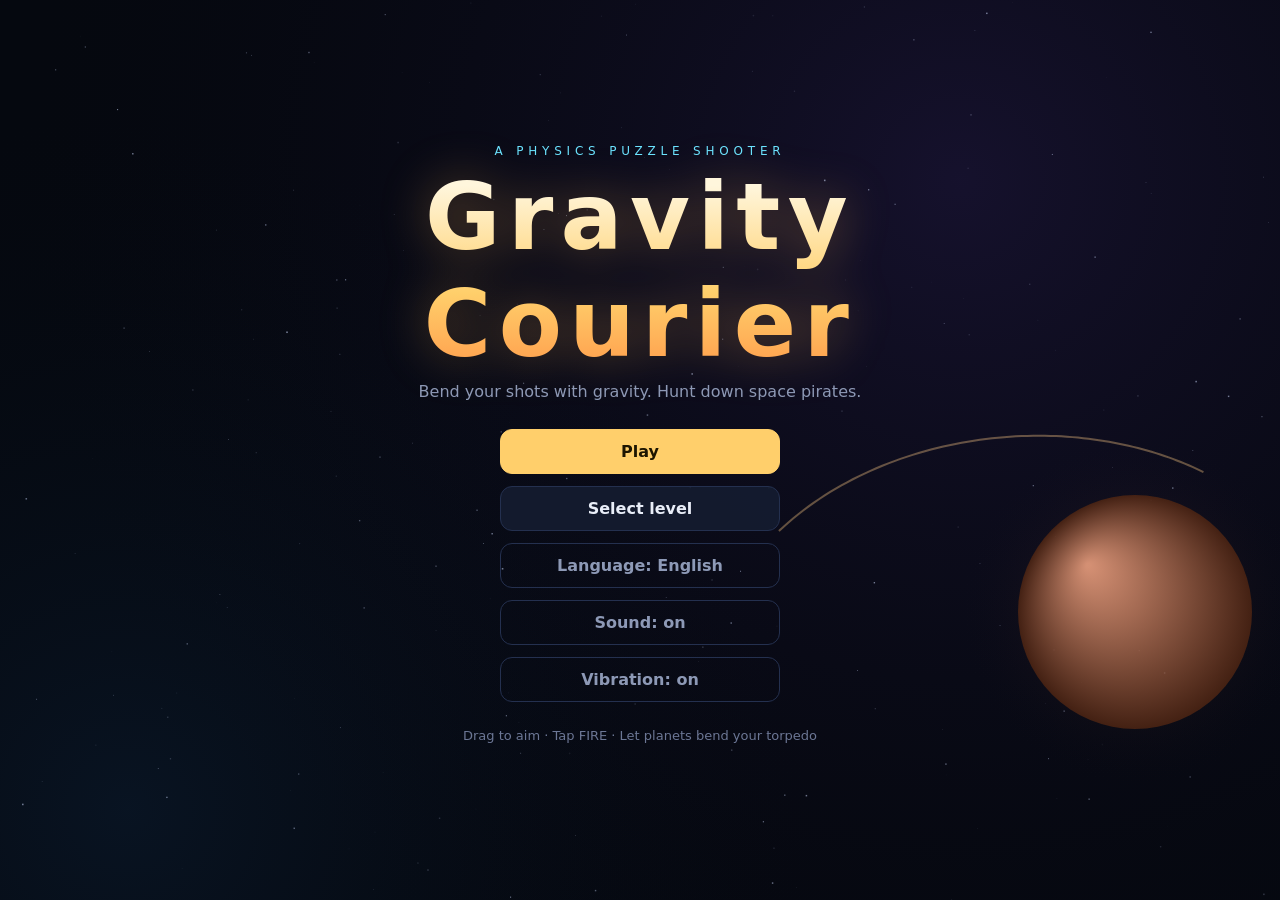
==== commit aa4531f4: "PWA: manifest, service worker, install button and app icons" ====
--- a/docs/index.html
+++ b/docs/index.html
@@ -5,220 +5,229 @@
 <meta name="viewport" content="width=device-width,initial-scale=1,maximum-scale=1,user-scalable=no,viewport-fit=cover">
 <meta name="theme-color" content="#05080f">
 <title>引力信使 · Gravity Courier</title>
+<meta name="description" content="借行星引力让鱼雷拐弯的物理解谜射击游戏：12 章 48 关，电脑和手机浏览器里直接玩。">
 <style>
-:root {
-  --bg: #05080f;
-  --panel: rgba(13, 19, 34, 0.92);
-  --line: #24304f;
-  --text: #e9eef8;
-  --muted: #8d99b6;
-  --gold: #ffcf6b;
-  --cyan: #6be3ff;
-  --red: #ff5a6a;
-  --font: "PingFang SC", "Microsoft YaHei", "Noto Sans SC", "Hiragino Sans GB", system-ui, sans-serif;
-}
-* { box-sizing: border-box; -webkit-tap-highlight-color: transparent; }
-html, body {
-  margin: 0; height: 100%; overflow: hidden; background: var(--bg); color: var(--text);
-  font-family: var(--font); user-select: none; -webkit-user-select: none; overscroll-behavior: none;
-}
-canvas#game { position: fixed; inset: 0; width: 100%; height: 100%; display: block; touch-action: none; }
-.hidden { display: none !important; }
-
-button { font-family: inherit; }
-.btn {
-  appearance: none; border: 1px solid var(--line); background: rgba(20, 28, 48, 0.9); color: var(--text);
-  border-radius: 12px; padding: 12px 22px; font-size: 16px; font-weight: 600; cursor: pointer;
-  transition: transform .12s, border-color .12s, background .12s;
-}
-.btn:hover { border-color: #3d4d78; }
-.btn:active { transform: scale(0.97); }
-.btn.primary { background: var(--gold); border-color: var(--gold); color: #1d1500; }
-.btn.primary:hover { background: #ffd987; }
-.btn.ghost { background: transparent; color: var(--muted); }
-.btn.small { padding: 7px 14px; font-size: 14px; border-radius: 9px; }
-
-/* HUD */
-#hud {
-  position: fixed; top: 0; left: 0; right: 0; height: 54px; padding: 8px max(12px, env(safe-area-inset-right)) 0 max(12px, env(safe-area-inset-left));
-  display: flex; align-items: center; justify-content: space-between; gap: 10px; pointer-events: none;
-}
-#hud > * { pointer-events: auto; }
-.hud-left, .hud-right { display: flex; align-items: center; gap: 10px; min-width: 0; }
-.hud-title { min-width: 0; }
-#lvTitle { font-weight: 800; font-size: 16px; white-space: nowrap; overflow: hidden; text-overflow: ellipsis; }
-#lvSub { font-size: 12px; color: var(--muted); white-space: nowrap; }
-.icon-btn {
-  width: 38px; height: 38px; border-radius: 10px; border: 1px solid var(--line); background: rgba(13, 19, 34, 0.75);
-  display: grid; place-items: center; cursor: pointer; padding: 0; color: var(--text);
-}
-.icon-btn:hover { border-color: #3d4d78; }
-.icon-btn svg { width: 20px; height: 20px; fill: none; stroke: currentColor; stroke-width: 2; stroke-linecap: round; stroke-linejoin: round; }
-.help-btn {
-  height: 38px; border-radius: 10px; border: 1px solid rgba(123, 227, 160, .6); background: rgba(20, 50, 36, .8); color: #9ff0bf;
-  display: flex; align-items: center; gap: 4px; padding: 0 10px 0 8px; cursor: pointer; font-family: inherit; font-size: 14px; font-weight: 700;
-  animation: helpPulse 2s ease infinite;
-}
-.help-btn svg { width: 18px; height: 18px; fill: none; stroke: currentColor; stroke-width: 2; stroke-linecap: round; stroke-linejoin: round; }
-.help-btn:disabled { opacity: .5; animation: none; cursor: default; }
-.help-btn.on, .help-btn.on:disabled { opacity: 1; background: #7be3a0; color: #062012; border-color: #7be3a0; }
-@keyframes helpPulse { 50% { box-shadow: 0 0 14px rgba(123, 227, 160, .45); } }
-@media (max-height: 480px) { .help-btn { height: 32px; } }
-@media (max-width: 760px) { .help-btn span { display: none; } .help-btn { padding: 0 9px; } }
-.help-btn:not(:disabled):active svg { transform: scale(.85); }
-.help-btn svg { transition: transform .1s; }
-#btnScope.on svg { animation: spin 1.2s linear infinite; }
-@keyframes spin { to { transform: rotate(360deg); } }
-.fire.wait { background: #1d2844; color: #9ff0bf; border: 1px solid rgba(123, 227, 160, .5); box-shadow: none; font-size: 14px; letter-spacing: 0; white-space: nowrap; }
-#ammo { display: flex; gap: 5px; align-items: center; }
-#ammo i {
-  display: block; width: 9px; height: 20px; border-radius: 5px; background: var(--gold);
-  box-shadow: 0 0 8px rgba(255, 207, 107, .6);
-}
-#ammo i.used { background: #26304a; box-shadow: none; }
-#ammo i.par { outline: 1px dashed rgba(255, 207, 107, .55); outline-offset: 2px; }
-
-#toast {
-  position: fixed; left: 50%; top: 18%; transform: translateX(-50%); pointer-events: none;
-  font-size: clamp(15px, 3.6vw, 26px); font-weight: 800; letter-spacing: .06em; text-shadow: 0 0 18px rgba(0,0,0,.8);
-  white-space: nowrap;
-  animation: toast 1.8s ease forwards;
-}
-@keyframes toast { 0% { opacity: 0; transform: translate(-50%, 10px); } 15%, 70% { opacity: 1; transform: translate(-50%, 0); } 100% { opacity: 0; } }
-#fastHint {
-  position: fixed; bottom: max(14px, env(safe-area-inset-bottom)); left: 50%; transform: translateX(-50%);
-  font-size: 12px; color: var(--muted); pointer-events: none; background: rgba(13,19,34,.7); padding: 4px 10px; border-radius: 99px;
-}
-
-/* 瞄准控制：横屏在右侧一列，竖屏在底部一行 */
-#controls {
-  position: fixed; right: 0; top: 56px; bottom: 0; width: 120px;
-  padding: 10px max(10px, env(safe-area-inset-right)) max(14px, env(safe-area-inset-bottom)) 10px;
-  display: flex; flex-direction: column; justify-content: flex-end; gap: 14px; touch-action: none;
-}
-.ctl-row { display: grid; grid-template-columns: 1fr 1fr; gap: 6px; align-items: center; }
-.ctl-label { grid-column: 1 / -1; font-size: 11px; color: var(--muted); letter-spacing: .1em; }
-.ctl-val { grid-column: 1 / -1; text-align: center; font-size: 13px; font-weight: 700; color: var(--gold); font-variant-numeric: tabular-nums; }
-.ctl {
-  height: 44px; border-radius: 12px; border: 1px solid var(--line); background: rgba(13, 19, 34, 0.85); color: var(--text);
-  display: grid; place-items: center; cursor: pointer; padding: 0; touch-action: none;
-}
-.ctl:active { background: #1d2844; border-color: var(--gold); }
-.ctl svg { width: 22px; height: 22px; fill: none; stroke: currentColor; stroke-width: 2.2; stroke-linecap: round; stroke-linejoin: round; }
-.fire {
-  height: 64px; border-radius: 18px; border: none; background: var(--gold); color: #1d1500; font-size: 18px; font-weight: 800;
-  letter-spacing: .1em; cursor: pointer; box-shadow: 0 0 24px rgba(255, 207, 107, .35); touch-action: none; font-family: inherit;
-  transition: transform .1s, background .1s;
-}
-.fire:active { transform: scale(.96); }
-.fire.flying { background: #1d2844; color: var(--cyan); box-shadow: none; border: 1px solid var(--line); font-size: 15px; }
-.fire.go { background: #7be3a0; color: #062012; box-shadow: 0 0 28px rgba(123, 227, 160, .7); animation: goPulse .4s ease infinite alternate; }
-@keyframes goPulse { to { transform: scale(1.04); } }
-#controls.busy .ctl, #controls.busy .ctl-val { opacity: .35; }
-body.portrait #controls {
-  top: auto; left: 0; width: auto; height: 118px; flex-direction: row; align-items: stretch; justify-content: center;
-  padding: 8px max(12px, env(safe-area-inset-right)) max(10px, env(safe-area-inset-bottom)) max(12px, env(safe-area-inset-left));
-}
-body.portrait .ctl-row { flex: 1; max-width: 130px; align-content: center; }
-body.portrait .fire { flex: 1.1; max-width: 150px; height: auto; }
-@media (max-height: 480px) {
-  #controls { top: 44px; gap: 8px; padding-bottom: max(8px, env(safe-area-inset-bottom)); }
-  .ctl { height: 38px; }
-  .fire { height: 52px; }
-}
-
-/* 全屏页 */
-.screen { position: fixed; inset: 0; display: flex; align-items: center; justify-content: center; padding: 20px; }
-.title-box { text-align: center; max-width: 520px; }
-.kicker { font-size: 12px; letter-spacing: .4em; color: var(--cyan); }
-h1 {
-  font-size: clamp(48px, 11vw, 92px); margin: 6px 0 4px; font-weight: 900; letter-spacing: .08em;
-  background: linear-gradient(180deg, #fff6dc 10%, #ffcf6b 60%, #ff9a4a); -webkit-background-clip: text; background-clip: text; color: transparent;
-  filter: drop-shadow(0 0 24px rgba(255, 180, 80, .35));
-}
-.tagline { color: var(--muted); margin: 0 0 28px; font-size: 16px; }
-.menu { display: flex; flex-direction: column; gap: 12px; width: min(280px, 80vw); margin: 0 auto; }
-.howto { margin-top: 26px; font-size: 13px; color: #6c7795; }
-
-.select-box { width: min(980px, 100%); max-height: 100%; overflow-y: auto; padding: 4px 2px 20px; }
-.select-head { display: flex; align-items: center; gap: 14px; margin-bottom: 12px; position: sticky; top: 0; background: linear-gradient(var(--bg) 75%, transparent); padding: 6px 0 12px; z-index: 1; }
-.select-head h2 { margin: 0; font-size: 22px; flex: 1; }
-#starTotal { color: var(--gold); font-weight: 700; }
-.chapter { margin-bottom: 18px; }
-.chapter-head { display: flex; align-items: baseline; gap: 10px; margin-bottom: 8px; }
-.chapter-head b { font-size: 16px; }
-.chapter-head span { font-size: 13px; color: var(--muted); }
-.lv-grid { display: grid; grid-template-columns: repeat(5, 1fr); gap: 10px; }
-.lv {
-  appearance: none; border: 1px solid var(--line); background: var(--panel); color: var(--text); border-radius: 12px;
-  padding: 12px 10px; text-align: left; cursor: pointer; min-height: 78px; transition: border-color .12s, transform .12s;
-}
-.lv:hover:not(:disabled) { border-color: var(--gold); transform: translateY(-1px); }
-.lv:disabled { opacity: .4; cursor: not-allowed; }
-.lv .no { font-size: 12px; color: var(--muted); }
-.lv .nm { display: block; font-weight: 700; font-size: 15px; margin: 2px 0 4px; }
-.lv .st { font-size: 13px; letter-spacing: 2px; color: #2b3552; }
-.lv .st b { color: var(--gold); font-weight: 400; }
-
-/* 弹窗 */
-.overlay { position: fixed; inset: 0; display: flex; align-items: center; justify-content: center; padding: 20px; background: rgba(3, 5, 10, .45); }
-.card {
-  width: min(420px, 100%); background: var(--panel); border: 1px solid var(--line); border-radius: 18px; padding: 24px 26px;
-  text-align: center; box-shadow: 0 20px 60px rgba(0,0,0,.5); animation: pop .25s ease;
-}
-@keyframes pop { from { transform: scale(.94); opacity: 0; } to { transform: none; opacity: 1; } }
-.card-kicker { font-size: 12px; letter-spacing: .2em; color: var(--cyan); }
-.card h3 { margin: 6px 0 10px; font-size: 26px; }
-.card p { color: #c9d2e6; font-size: 15px; line-height: 1.7; margin: 8px 0; }
-.card-foot { margin-top: 16px; font-size: 13px; color: var(--muted); animation: blink 1.6s ease infinite; }
-@keyframes blink { 50% { opacity: .4; } }
-.card-btns { display: flex; gap: 10px; justify-content: center; margin-top: 18px; flex-wrap: wrap; }
-.card-btns.col { flex-direction: column; }
-.stars { font-size: 44px; letter-spacing: 8px; margin: 4px 0; color: #2b3552; }
-.stars span { display: inline-block; }
-.stars span.on { color: var(--gold); text-shadow: 0 0 16px rgba(255, 207, 107, .7); animation: star .45s cubic-bezier(.3, 1.6, .5, 1) backwards; }
-@keyframes star { from { transform: scale(0) rotate(-40deg); } }
-
-@media (max-width: 700px) {
-  .lv-grid { grid-template-columns: repeat(3, 1fr); }
-}
-@media (max-height: 480px) {
-  #hud { height: 44px; padding-top: 4px; }
-  .icon-btn { width: 32px; height: 32px; }
-  #lvTitle { font-size: 14px; }
-  h1 { font-size: 48px; }
-  .tagline { margin-bottom: 14px; }
-  .menu { gap: 8px; }
-  .btn { padding: 9px 18px; }
-  .howto { margin-top: 12px; }
-}
-
-/* 物理小卡片 */
-.card { max-height: calc(100% - 24px); overflow-y: auto; }
-.card.phys { width: min(520px, 100%); text-align: left; border-color: rgba(107, 227, 255, .35); }
-.card.phys h3 { margin-top: 4px; }
-.formula {
-  font-family: "Cambria Math", "STIX Two Math", "Times New Roman", serif; font-size: 20px; text-align: center;
-  padding: 10px 12px; margin: 6px 0 12px; border-radius: 10px; background: rgba(107, 227, 255, .08); color: #bdf3ff;
-  border: 1px solid rgba(107, 227, 255, .2); overflow-x: auto; white-space: nowrap;
-}
-.pc-body p { margin: 0 0 10px; }
-.real { margin-top: 12px; padding: 10px 12px; border-radius: 10px; background: rgba(255, 207, 107, .08); border-left: 3px solid var(--gold); }
-.real b { font-size: 12px; letter-spacing: .1em; color: var(--gold); }
-.real p { margin: 4px 0 0; font-size: 14px; }
-.card.phys .card-btns { justify-content: flex-end; }
-.chapter-head { flex-wrap: wrap; }
-.card-link {
-  margin-left: auto; appearance: none; border: 1px solid rgba(107, 227, 255, .45); background: rgba(107, 227, 255, .08);
-  color: var(--cyan); border-radius: 8px; padding: 3px 10px; font-size: 12px; font-family: inherit; cursor: pointer;
-}
-.card-link:hover { background: rgba(107, 227, 255, .16); }
-
-/* 英文界面用西文字体（中文字体里的标点和字距不适合英文） */
-html[lang="en"] { --font: "Segoe UI", system-ui, -apple-system, Roboto, "Helvetica Neue", Arial, "PingFang SC", "Microsoft YaHei", sans-serif; }
-html[lang="en"] body, html[lang="en"] button { font-family: var(--font); }
+:root {
+  --bg: #05080f;
+  --panel: rgba(13, 19, 34, 0.92);
+  --line: #24304f;
+  --text: #e9eef8;
+  --muted: #8d99b6;
+  --gold: #ffcf6b;
+  --cyan: #6be3ff;
+  --red: #ff5a6a;
+  --font: "PingFang SC", "Microsoft YaHei", "Noto Sans SC", "Hiragino Sans GB", system-ui, sans-serif;
+}
+* { box-sizing: border-box; -webkit-tap-highlight-color: transparent; }
+html, body {
+  margin: 0; height: 100%; overflow: hidden; background: var(--bg); color: var(--text);
+  font-family: var(--font); user-select: none; -webkit-user-select: none; overscroll-behavior: none;
+}
+canvas#game { position: fixed; inset: 0; width: 100%; height: 100%; display: block; touch-action: none; }
+.hidden { display: none !important; }
+
+button { font-family: inherit; }
+.btn {
+  appearance: none; border: 1px solid var(--line); background: rgba(20, 28, 48, 0.9); color: var(--text);
+  border-radius: 12px; padding: 12px 22px; font-size: 16px; font-weight: 600; cursor: pointer;
+  transition: transform .12s, border-color .12s, background .12s;
+}
+.btn:hover { border-color: #3d4d78; }
+.btn:active { transform: scale(0.97); }
+.btn.primary { background: var(--gold); border-color: var(--gold); color: #1d1500; }
+.btn.primary:hover { background: #ffd987; }
+.btn.ghost { background: transparent; color: var(--muted); }
+.btn.small { padding: 7px 14px; font-size: 14px; border-radius: 9px; }
+
+/* HUD */
+#hud {
+  position: fixed; top: 0; left: 0; right: 0; height: 54px; padding: 8px max(12px, env(safe-area-inset-right)) 0 max(12px, env(safe-area-inset-left));
+  display: flex; align-items: center; justify-content: space-between; gap: 10px; pointer-events: none;
+}
+#hud > * { pointer-events: auto; }
+.hud-left, .hud-right { display: flex; align-items: center; gap: 10px; min-width: 0; }
+.hud-title { min-width: 0; }
+#lvTitle { font-weight: 800; font-size: 16px; white-space: nowrap; overflow: hidden; text-overflow: ellipsis; }
+#lvSub { font-size: 12px; color: var(--muted); white-space: nowrap; }
+.icon-btn {
+  width: 38px; height: 38px; border-radius: 10px; border: 1px solid var(--line); background: rgba(13, 19, 34, 0.75);
+  display: grid; place-items: center; cursor: pointer; padding: 0; color: var(--text);
+}
+.icon-btn:hover { border-color: #3d4d78; }
+.icon-btn svg { width: 20px; height: 20px; fill: none; stroke: currentColor; stroke-width: 2; stroke-linecap: round; stroke-linejoin: round; }
+.help-btn {
+  height: 38px; border-radius: 10px; border: 1px solid rgba(123, 227, 160, .6); background: rgba(20, 50, 36, .8); color: #9ff0bf;
+  display: flex; align-items: center; gap: 4px; padding: 0 10px 0 8px; cursor: pointer; font-family: inherit; font-size: 14px; font-weight: 700;
+  animation: helpPulse 2s ease infinite;
+}
+.help-btn svg { width: 18px; height: 18px; fill: none; stroke: currentColor; stroke-width: 2; stroke-linecap: round; stroke-linejoin: round; }
+.help-btn:disabled { opacity: .5; animation: none; cursor: default; }
+.help-btn.on, .help-btn.on:disabled { opacity: 1; background: #7be3a0; color: #062012; border-color: #7be3a0; }
+@keyframes helpPulse { 50% { box-shadow: 0 0 14px rgba(123, 227, 160, .45); } }
+@media (max-height: 480px) { .help-btn { height: 32px; } }
+@media (max-width: 760px) { .help-btn span { display: none; } .help-btn { padding: 0 9px; } }
+.help-btn:not(:disabled):active svg { transform: scale(.85); }
+.help-btn svg { transition: transform .1s; }
+#btnScope.on svg { animation: spin 1.2s linear infinite; }
+@keyframes spin { to { transform: rotate(360deg); } }
+.fire.wait { background: #1d2844; color: #9ff0bf; border: 1px solid rgba(123, 227, 160, .5); box-shadow: none; font-size: 14px; letter-spacing: 0; white-space: nowrap; }
+#ammo { display: flex; gap: 5px; align-items: center; }
+#ammo i {
+  display: block; width: 9px; height: 20px; border-radius: 5px; background: var(--gold);
+  box-shadow: 0 0 8px rgba(255, 207, 107, .6);
+}
+#ammo i.used { background: #26304a; box-shadow: none; }
+#ammo i.par { outline: 1px dashed rgba(255, 207, 107, .55); outline-offset: 2px; }
+
+#toast {
+  position: fixed; left: 50%; top: 18%; transform: translateX(-50%); pointer-events: none;
+  font-size: clamp(15px, 3.6vw, 26px); font-weight: 800; letter-spacing: .06em; text-shadow: 0 0 18px rgba(0,0,0,.8);
+  white-space: nowrap;
+  animation: toast 1.8s ease forwards;
+}
+@keyframes toast { 0% { opacity: 0; transform: translate(-50%, 10px); } 15%, 70% { opacity: 1; transform: translate(-50%, 0); } 100% { opacity: 0; } }
+#fastHint {
+  position: fixed; bottom: max(14px, env(safe-area-inset-bottom)); left: 50%; transform: translateX(-50%);
+  font-size: 12px; color: var(--muted); pointer-events: none; background: rgba(13,19,34,.7); padding: 4px 10px; border-radius: 99px;
+}
+
+/* 瞄准控制：横屏在右侧一列，竖屏在底部一行 */
+#controls {
+  position: fixed; right: 0; top: 56px; bottom: 0; width: 120px;
+  padding: 10px max(10px, env(safe-area-inset-right)) max(14px, env(safe-area-inset-bottom)) 10px;
+  display: flex; flex-direction: column; justify-content: flex-end; gap: 14px; touch-action: none;
+}
+.ctl-row { display: grid; grid-template-columns: 1fr 1fr; gap: 6px; align-items: center; }
+.ctl-label { grid-column: 1 / -1; font-size: 11px; color: var(--muted); letter-spacing: .1em; }
+.ctl-val { grid-column: 1 / -1; text-align: center; font-size: 13px; font-weight: 700; color: var(--gold); font-variant-numeric: tabular-nums; }
+.ctl {
+  height: 44px; border-radius: 12px; border: 1px solid var(--line); background: rgba(13, 19, 34, 0.85); color: var(--text);
+  display: grid; place-items: center; cursor: pointer; padding: 0; touch-action: none;
+}
+.ctl:active { background: #1d2844; border-color: var(--gold); }
+.ctl svg { width: 22px; height: 22px; fill: none; stroke: currentColor; stroke-width: 2.2; stroke-linecap: round; stroke-linejoin: round; }
+.fire {
+  height: 64px; border-radius: 18px; border: none; background: var(--gold); color: #1d1500; font-size: 18px; font-weight: 800;
+  letter-spacing: .1em; cursor: pointer; box-shadow: 0 0 24px rgba(255, 207, 107, .35); touch-action: none; font-family: inherit;
+  transition: transform .1s, background .1s;
+}
+.fire:active { transform: scale(.96); }
+.fire.flying { background: #1d2844; color: var(--cyan); box-shadow: none; border: 1px solid var(--line); font-size: 15px; }
+.fire.go { background: #7be3a0; color: #062012; box-shadow: 0 0 28px rgba(123, 227, 160, .7); animation: goPulse .4s ease infinite alternate; }
+@keyframes goPulse { to { transform: scale(1.04); } }
+#controls.busy .ctl, #controls.busy .ctl-val { opacity: .35; }
+body.portrait #controls {
+  top: auto; left: 0; width: auto; height: 118px; flex-direction: row; align-items: stretch; justify-content: center;
+  padding: 8px max(12px, env(safe-area-inset-right)) max(10px, env(safe-area-inset-bottom)) max(12px, env(safe-area-inset-left));
+}
+body.portrait .ctl-row { flex: 1; max-width: 130px; align-content: center; }
+body.portrait .fire { flex: 1.1; max-width: 150px; height: auto; }
+@media (max-height: 480px) {
+  #controls { top: 44px; gap: 8px; padding-bottom: max(8px, env(safe-area-inset-bottom)); }
+  .ctl { height: 38px; }
+  .fire { height: 52px; }
+}
+
+/* 全屏页 */
+.screen { position: fixed; inset: 0; display: flex; align-items: center; justify-content: center; padding: 20px; }
+.title-box { text-align: center; max-width: 520px; }
+.kicker { font-size: 12px; letter-spacing: .4em; color: var(--cyan); }
+h1 {
+  font-size: clamp(48px, 11vw, 92px); margin: 6px 0 4px; font-weight: 900; letter-spacing: .08em;
+  background: linear-gradient(180deg, #fff6dc 10%, #ffcf6b 60%, #ff9a4a); -webkit-background-clip: text; background-clip: text; color: transparent;
+  filter: drop-shadow(0 0 24px rgba(255, 180, 80, .35));
+}
+.tagline { color: var(--muted); margin: 0 0 28px; font-size: 16px; }
+.menu { display: flex; flex-direction: column; gap: 12px; width: min(280px, 80vw); margin: 0 auto; }
+.howto { margin-top: 26px; font-size: 13px; color: #6c7795; }
+
+.select-box { width: min(980px, 100%); max-height: 100%; overflow-y: auto; padding: 4px 2px 20px; }
+.select-head { display: flex; align-items: center; gap: 14px; margin-bottom: 12px; position: sticky; top: 0; background: linear-gradient(var(--bg) 75%, transparent); padding: 6px 0 12px; z-index: 1; }
+.select-head h2 { margin: 0; font-size: 22px; flex: 1; }
+#starTotal { color: var(--gold); font-weight: 700; }
+.chapter { margin-bottom: 18px; }
+.chapter-head { display: flex; align-items: baseline; gap: 10px; margin-bottom: 8px; }
+.chapter-head b { font-size: 16px; }
+.chapter-head span { font-size: 13px; color: var(--muted); }
+.lv-grid { display: grid; grid-template-columns: repeat(5, 1fr); gap: 10px; }
+.lv {
+  appearance: none; border: 1px solid var(--line); background: var(--panel); color: var(--text); border-radius: 12px;
+  padding: 12px 10px; text-align: left; cursor: pointer; min-height: 78px; transition: border-color .12s, transform .12s;
+}
+.lv:hover:not(:disabled) { border-color: var(--gold); transform: translateY(-1px); }
+.lv:disabled { opacity: .4; cursor: not-allowed; }
+.lv .no { font-size: 12px; color: var(--muted); }
+.lv .nm { display: block; font-weight: 700; font-size: 15px; margin: 2px 0 4px; }
+.lv .st { font-size: 13px; letter-spacing: 2px; color: #2b3552; }
+.lv .st b { color: var(--gold); font-weight: 400; }
+
+/* 弹窗 */
+.overlay { position: fixed; inset: 0; display: flex; align-items: center; justify-content: center; padding: 20px; background: rgba(3, 5, 10, .45); }
+.card {
+  width: min(420px, 100%); background: var(--panel); border: 1px solid var(--line); border-radius: 18px; padding: 24px 26px;
+  text-align: center; box-shadow: 0 20px 60px rgba(0,0,0,.5); animation: pop .25s ease;
+}
+@keyframes pop { from { transform: scale(.94); opacity: 0; } to { transform: none; opacity: 1; } }
+.card-kicker { font-size: 12px; letter-spacing: .2em; color: var(--cyan); }
+.card h3 { margin: 6px 0 10px; font-size: 26px; }
+.card p { color: #c9d2e6; font-size: 15px; line-height: 1.7; margin: 8px 0; }
+.card-foot { margin-top: 16px; font-size: 13px; color: var(--muted); animation: blink 1.6s ease infinite; }
+@keyframes blink { 50% { opacity: .4; } }
+.card-btns { display: flex; gap: 10px; justify-content: center; margin-top: 18px; flex-wrap: wrap; }
+.card-btns.col { flex-direction: column; }
+.stars { font-size: 44px; letter-spacing: 8px; margin: 4px 0; color: #2b3552; }
+.stars span { display: inline-block; }
+.stars span.on { color: var(--gold); text-shadow: 0 0 16px rgba(255, 207, 107, .7); animation: star .45s cubic-bezier(.3, 1.6, .5, 1) backwards; }
+@keyframes star { from { transform: scale(0) rotate(-40deg); } }
+
+@media (max-width: 700px) {
+  .lv-grid { grid-template-columns: repeat(3, 1fr); }
+}
+@media (max-height: 480px) {
+  #hud { height: 44px; padding-top: 4px; }
+  .icon-btn { width: 32px; height: 32px; }
+  #lvTitle { font-size: 14px; }
+  h1 { font-size: 48px; }
+  .tagline { margin-bottom: 14px; }
+  .menu { gap: 8px; }
+  .btn { padding: 9px 18px; }
+  .howto { margin-top: 12px; }
+}
+
+/* 物理小卡片 */
+.card { max-height: calc(100% - 24px); overflow-y: auto; }
+.card.phys { width: min(520px, 100%); text-align: left; border-color: rgba(107, 227, 255, .35); }
+.card.phys h3 { margin-top: 4px; }
+.formula {
+  font-family: "Cambria Math", "STIX Two Math", "Times New Roman", serif; font-size: 20px; text-align: center;
+  padding: 10px 12px; margin: 6px 0 12px; border-radius: 10px; background: rgba(107, 227, 255, .08); color: #bdf3ff;
+  border: 1px solid rgba(107, 227, 255, .2); overflow-x: auto; white-space: nowrap;
+}
+.pc-body p { margin: 0 0 10px; }
+.real { margin-top: 12px; padding: 10px 12px; border-radius: 10px; background: rgba(255, 207, 107, .08); border-left: 3px solid var(--gold); }
+.real b { font-size: 12px; letter-spacing: .1em; color: var(--gold); }
+.real p { margin: 4px 0 0; font-size: 14px; }
+.card.phys .card-btns { justify-content: flex-end; }
+.chapter-head { flex-wrap: wrap; }
+.card-link {
+  margin-left: auto; appearance: none; border: 1px solid rgba(107, 227, 255, .45); background: rgba(107, 227, 255, .08);
+  color: var(--cyan); border-radius: 8px; padding: 3px 10px; font-size: 12px; font-family: inherit; cursor: pointer;
+}
+.card-link:hover { background: rgba(107, 227, 255, .16); }
+
+/* 英文界面用西文字体（中文字体里的标点和字距不适合英文） */
+html[lang="en"] { --font: "Segoe UI", system-ui, -apple-system, Roboto, "Helvetica Neue", Arial, "PingFang SC", "Microsoft YaHei", sans-serif; }
+html[lang="en"] body, html[lang="en"] button { font-family: var(--font); }
 
 </style>
+<link rel="manifest" href="manifest.webmanifest">
+<link rel="icon" type="image/png" sizes="32x32" href="icons/favicon-32.png">
+<link rel="apple-touch-icon" href="icons/apple-touch-icon.png">
+<meta name="application-name" content="引力信使">
+<meta name="mobile-web-app-capable" content="yes">
+<meta name="apple-mobile-web-app-capable" content="yes">
+<meta name="apple-mobile-web-app-title" content="引力信使">
+<meta name="apple-mobile-web-app-status-bar-style" content="black-translucent">
 </head>
 <body>
 <canvas id="game"></canvas>
@@ -359,332 +368,332 @@
 </section>
 
 <script>
-/* 引力信使 · 多语言（中文 / English）
- * t(key, params) 取当前语言的文字，{name} 会被 params 里的值替换。
- * 关卡和章节的英文名、提示放在 LEVEL_EN / CHAPTER_EN 里（关卡数据本身保持中文，求解器不需要文字）。
- */
-(function (root) {
-  'use strict';
-  const STR = {
-    zh: {
-      title: '引力信使', kicker: 'GRAVITY COURIER',
-      tagline: '以引力为弓，猎杀星海里的海盗船',
-      play: '开始游戏', selectBtn: '选择关卡',
-      howto: '拖拽瞄准 · 点「发射」 · 借行星引力让鱼雷拐弯',
-      lang: '语言：中文',
-      soundOn: '声音：开', soundOff: '声音：关', vibeOn: '震动：开', vibeOff: '震动：关',
-      back: '← 返回', selectTitle: '选择关卡',
-      introFoot: '点击任意处开始',
-      pauseTitle: '暂停', resume: '继续', restartLevel: '重来本关', selectLevel: '选择关卡', backTitle: '回到标题',
-      fastHint: '按住屏幕或「加速」键 3 倍速',
-      angle: '角度', power: '力度', fire: '发射',
-      ariaMenu: '菜单', ariaRestart: '重来', ariaSound: '声音', ariaAmmo: '剩余鱼雷',
-      ariaAngDown: '逆时针微调角度', ariaAngUp: '顺时针微调角度', ariaPowDown: '减小力度', ariaPowUp: '增大力度',
-      awacsLabel: '预警机', scopeLabel: '自动瞄准',
-      ariaAwacs: '呼叫预警机：显示完整辅助线（本次最多 2 星）', ariaScope: '自动瞄准（本次最多 1 星）',
-
-      replay1: '重玩第 1 关', startGame: '开始游戏', continueLv: '继续 · 第 {lv} 关',
-      chapterHead: '第 {n} 章 · {name}', locked: '未解锁',
-      introNo: '第 {lv} 关 · 第 {n} 章「{ch}」',
-      hudSub: '海盗 {a}/{t} · 三星 ≤ {shots}',
-      holdSpeed: '按住加速', locking: '锁定中…', fireIn: '{s} 秒后发射', fireNow: '现在发射！',
-      early: '早了 {s} 秒', late: '晚了 {s} 秒',
-      awacsArrived: '预警机已到达：完整辅助线，线变绿就能命中',
-      noRoute: '剩下的鱼雷找不到航线了，点「重来」再试',
-      lockedMoving: '已锁定：等「发射」键变绿再按', lockedStatic: '已锁定：点「发射」',
-      doubleKill: '双杀！', combo: '{n} 连击！', bossDown: '母舰击沉！', kill: '击毁',
-      bossHit: '母舰受损 · 剩余 {hp}', blocked: '被护盾挡下', civHit: '误伤民船！', split: '潮汐撕裂！',
-      lostTorp: '鱼雷飞出了星区',
-      resNo: '第 {lv} 关 · {name}',
-      allClear: '全部星区肃清', cleared: '海域肃清',
-      allClearInfo: '航道恢复了平静，信使号可以继续送货了。本关用了 {n} 发鱼雷。',
-      helpedInfo: '用了{tool}，这次最多 {cap} 星。不用求助再通关一次，最多能拿 3 星（≤ {shots}）。',
-      toolScope: '自动瞄准', toolAwacs: '预警机',
-      usedInfo: '用了 {n} 发鱼雷 · 三星需要 ≤ {shots}', tryBetter: '，再试试更漂亮的打法？',
-      next: '下一关', replay: '重玩', viewAll: '查看全部关卡', levels: '选关',
-      newChapter: '解锁新章节「{ch}」！',
-      civFailTitle: '误伤民船', outOfAmmo: '鱼雷耗尽',
-      civFail: '鱼雷击中了民用货船，任务失败。', escaped: '海盗船逃走了。',
-      helpHint: '卡住了可以呼叫预警机看完整辅助线（最多 2 星），或用自动瞄准（最多 1 星）。',
-      retryHint: '看看虚线留下的上一发轨迹，微调角度和力度再来。',
-      retry: '重试', callAwacs: '呼叫预警机', autoAim: '自动瞄准',
-      relock: '错过时机，重新锁定…',
-      powerPct: '力度 {p}%', dragHint: '在任意位置拖动来瞄准，再点「发射」',
-      cardKicker: '物理小卡片 · 第 {n} 章', cardReal: '真实世界', cardOk: '知道了', cardBtn: '物理小卡片',
-      cardNew: '新的物理小卡片 · 第 {n} 章',
-    },
-    en: {
-      title: 'Gravity Courier', kicker: 'A PHYSICS PUZZLE SHOOTER',
-      tagline: 'Bend your shots with gravity. Hunt down space pirates.',
-      play: 'Play', selectBtn: 'Select level',
-      howto: 'Drag to aim · Tap FIRE · Let planets bend your torpedo',
-      lang: 'Language: English',
-      soundOn: 'Sound: on', soundOff: 'Sound: off', vibeOn: 'Vibration: on', vibeOff: 'Vibration: off',
-      back: '← Back', selectTitle: 'Select level',
-      introFoot: 'Tap anywhere to start',
-      pauseTitle: 'Paused', resume: 'Resume', restartLevel: 'Restart level', selectLevel: 'Select level', backTitle: 'Back to title',
-      fastHint: 'Hold the screen or the Speed button for 3× speed',
-      angle: 'ANGLE', power: 'POWER', fire: 'FIRE',
-      ariaMenu: 'Menu', ariaRestart: 'Restart', ariaSound: 'Sound', ariaAmmo: 'Torpedoes left',
-      ariaAngDown: 'Rotate aim counterclockwise', ariaAngUp: 'Rotate aim clockwise', ariaPowDown: 'Less power', ariaPowUp: 'More power',
-      awacsLabel: 'AWACS', scopeLabel: 'Auto-aim',
-      ariaAwacs: 'Call AWACS: show the full guide line (max 2 stars this run)', ariaScope: 'Auto-aim (max 1 star this run)',
-
-      replay1: 'Replay level 1', startGame: 'Play', continueLv: 'Continue · Level {lv}',
-      chapterHead: 'Chapter {n} · {name}', locked: 'Locked',
-      introNo: 'Level {lv} · Chapter {n}: {ch}',
-      hudSub: 'Pirates {a}/{t} · 3★ ≤ {shots}',
-      holdSpeed: 'HOLD ×3', locking: 'Locking…', fireIn: 'Fire in {s}s', fireNow: 'FIRE NOW!',
-      early: '{s}s too early', late: '{s}s too late',
-      awacsArrived: 'AWACS on station: full guide line. Green means hit.',
-      noRoute: 'No hitting route with the torpedoes left. Tap Restart.',
-      lockedMoving: 'Locked on. Fire when the button turns green.', lockedStatic: 'Locked on. Tap FIRE.',
-      doubleKill: 'Double kill!', combo: '{n}× combo!', bossDown: 'Mothership down!', kill: 'Destroyed',
-      bossHit: 'Mothership hit · {hp} left', blocked: 'Blocked by shield', civHit: 'Civilian ship hit!', split: 'Tidal split!',
-      lostTorp: 'Torpedo left the sector',
-      resNo: 'Level {lv} · {name}',
-      allClear: 'All sectors cleared', cleared: 'Sector cleared',
-      allClearInfo: 'The space lanes are safe again, and the courier is back in business. Torpedoes used: {n}.',
-      helpedInfo: 'You used {tool}, so this run is capped at {cap}★. Clear it without help for up to 3★ (≤ {shots}).',
-      toolScope: 'auto-aim', toolAwacs: 'AWACS',
-      usedInfo: 'Torpedoes used: {n} · 3★ needs ≤ {shots}', tryBetter: '. Can you find a cleaner shot?',
-      next: 'Next', replay: 'Replay', viewAll: 'All levels', levels: 'Levels',
-      newChapter: 'New chapter unlocked: {ch}!',
-      civFailTitle: 'Civilian ship hit', outOfAmmo: 'Out of torpedoes',
-      civFail: 'Your torpedo hit a civilian freighter. Mission failed. ', escaped: 'The pirates got away. ',
-      helpHint: 'Stuck? Call AWACS for the full guide line (max 2★), or use auto-aim (max 1★).',
-      retryHint: 'Check the dashed trail of your last shot, then nudge the angle and power.',
-      retry: 'Retry', callAwacs: 'Call AWACS', autoAim: 'Auto-aim',
-      relock: 'Missed the window. Locking on again…',
-      powerPct: 'Power {p}%', dragHint: 'Drag anywhere to aim, then tap FIRE',
-      cardKicker: 'Physics card · Chapter {n}', cardReal: 'In the real world', cardOk: 'Got it', cardBtn: 'Physics card',
-      cardNew: 'New physics card · Chapter {n}',
-    },
-  };
-
-  const CHAPTER_EN = [
-    { name: 'First Hunt', desc: 'Let a planet\'s gravity bend your torpedo' },
-    { name: 'Rubble Belt', desc: 'Asteroids stop torpedoes. Find the gaps.' },
-    { name: 'Patrol Fleet', desc: 'Moving pirates and shielded ships' },
-    { name: 'Singularity', desc: 'Black holes and wormholes' },
-    { name: 'Mothership', desc: 'Sink the first mothership' },
-    { name: 'Repulsor Stars', desc: 'Stars that push your torpedo away' },
-    { name: 'Mirrors', desc: 'Torpedoes bounce off mirrors' },
-    { name: 'Escort', desc: 'Don\'t hit the freighters. Sink the flagship.' },
-    { name: 'Gravity Assist', desc: 'Borrow speed from an orbiting planet' },
-    { name: 'Magnetic Fields', desc: 'Lorentz force: faster torpedoes turn wider' },
-    { name: 'Tidal Split', desc: 'Cross the Roche limit and the torpedo splits in two' },
-    { name: 'Momentum', desc: 'Knock asteroids into the pirates' },
-  ];
-
-  const LEVEL_EN = {
-    1: ['Slingshot', 'Drag anywhere to aim, like pulling back a slingshot. The dotted line shows where the torpedo will go. Tap FIRE when you\'re happy. Planets pull your torpedo, so you can curve around them to hit the pirate.'],
-    2: ['Moon Shadow', 'The pirate is hiding right behind the planet, so a straight shot won\'t work. Try skimming past above or below it.'],
-    3: ['Twin Planets'],
-    4: ['Boomerang', 'The pirate is behind you. Send the torpedo around the planet and back.'],
-    5: ['Two Birds', 'Torpedoes keep flying after destroying a small pirate ship. Take out two with one shot!'],
-    6: ['The Gap', 'Asteroids have no gravity, but they will shatter your torpedo.'],
-    7: ['Stone Forest'],
-    8: ['Triple'],
-    9: ['Bunker', 'The pirate is tucked behind rubble. The only opening is at the top.'],
-    10: ['Patrol', 'This pirate patrols up and down. Time your shot.'],
-    11: ['Shield Ship', 'Shield ships have a shield on the front (the blue arc). Hit them from the side or from behind.'],
-    12: ['Orbiting Sentry'],
-    13: ['Mixed Fleet'],
-    14: ['Black Hole', 'A black hole is tiny but its gravity is fierce. Fall in and the torpedo is gone; skim past and it whips around a sharp turn.'],
-    15: ['Wormhole', 'A torpedo that enters one wormhole comes out of the other with the same speed.'],
-    16: ['Event Horizon'],
-    17: ['Lost Way'],
-    18: ['Escort Ring'],
-    19: ['Blockade', 'Shield ships are lined up facing you. Find a way around to their backs.'],
-    20: ['Mothership', 'The mothership takes 3 hits, its shield slowly rotates, and it swallows torpedoes. Clear the escort first, then wait for a gap in the shield.'],
-    21: ['Repulsor', 'Cyan repulsor stars do the opposite of planets: they push torpedoes away. Shoot close past one and it flicks the torpedo outward.'],
-    22: ['Bounce Back', 'The pirate is right above you, behind the rubble. Fire slowly at the repulsor star and it will push the torpedo back.'],
-    23: ['Repulsor Corridor'],
-    24: ['Push and Pull'],
-    25: ['Mirror', 'The silver line is a mirror. Torpedoes bounce off it like a billiard ball. Use it to get past the wall.'],
-    26: ['Double Bounce'],
-    27: ['Pinball'],
-    28: ['Ping-Pong', 'Bounce between the two mirrors and plan the exit.'],
-    29: ['Friendly Fire', 'The blue ship is a civilian freighter. Hit it and the mission fails. Curve around it using the planet.'],
-    30: ['Convoy', 'Freighters are crossing back and forth. Wait for a gap.'],
-    31: ['Hostages', 'Freighters flank the shield ship. Use the repulsor star behind it to push the torpedo into its back.'],
-    32: ['Pirate Flagship', 'The final battle. The flagship takes 3 hits and its shield rotates. Watch the freighter, and use the mirrors and the repulsor star.'],
-    33: ['Hitchhiker', 'The outer planet orbits the star. Pass just behind it and it flings your torpedo faster. Spacecraft use this trick too: it\'s called a gravity assist.'],
-    34: ['Two Orbits'],
-    35: ['Retrograde', 'The pirate hides right behind the star. The outer planet orbits the other way; use it to swing the torpedo around.'],
-    36: ['Crossing Point'],
-    37: ['Deflection', 'The purple area is a magnetic field. Your charged torpedo keeps turning inside it but never changes speed. The faster it flies, the wider it turns.'],
-    38: ['U-Turn', 'The pirate is above you, behind the rubble. Let the strong field swing the torpedo around in a big loop.'],
-    39: ['Speed Selector', 'In the same field, slow torpedoes turn tight circles and fast ones turn wide. Each pirate needs a different power.'],
-    40: ['Twin Fields', 'The two fields point in opposite directions, so the torpedo traces an S-curve.'],
-    41: ['Split', 'The red dashed ring around the black hole is the Roche limit. Once a torpedo crosses it, tidal forces tear it into two that fly apart.'],
-    42: ['Roche'],
-    43: ['Split Mirror', 'The two halves go their own ways, and one can still bounce off the mirror.'],
-    44: ['Trident', 'Two Roche limits: split twice for three or four torpedoes.'],
-    45: ['Billiards', 'Warm-colored asteroids can be pushed. Hit one and momentum carries it forward to smash the pirate for you (your torpedo bounces back a little).'],
-    46: ['Cut Shot', 'Hit an asteroid on its side and it flies off along the line between the two centers.'],
-    47: ['Newton\'s Cradle', 'A row of asteroids passes the momentum down the line, one to the next.'],
-    48: ['Gravity Billiards', 'Knocked asteroids feel gravity too, so they fly in curves.'],
-  };
-
-  let cur = 'zh';
-  const fill = (s, p) => p ? s.replace(/\{(\w+)\}/g, (_, k) => (p[k] !== undefined ? p[k] : '')) : s;
-  function t(key, p) {
-    const s = (STR[cur] && STR[cur][key] !== undefined) ? STR[cur][key] : (STR.zh[key] !== undefined ? STR.zh[key] : key);
-    return fill(s, p);
-  }
-  const en = () => cur === 'en';
-  root.I18N = {
-    t,
-    get lang() { return cur; },
-    set(l) { cur = STR[l] ? l : 'zh'; },
-    detect() { return /^zh/i.test(navigator.language || '') ? 'zh' : 'en'; },
-    chName: (c, i) => en() && CHAPTER_EN[i] ? CHAPTER_EN[i].name : c.name,
-    chDesc: (c, i) => en() && CHAPTER_EN[i] ? CHAPTER_EN[i].desc : c.desc,
-    lvName: L => en() && LEVEL_EN[L.id] ? LEVEL_EN[L.id][0] : L.name,
-    shots: n => en() ? (n === 1 ? '1 shot' : `${n} shots`) : `${n} 发`,
-    lvTip: L => en() && LEVEL_EN[L.id] ? (LEVEL_EN[L.id][1] || '') : (L.tip || ''),
-    // 静态文字：data-i18n 设置文本，data-i18n-aria 设置 aria-label 和 title
-    applyStatic() {
-      document.querySelectorAll('[data-i18n]').forEach(el => { el.textContent = t(el.dataset.i18n); });
-      document.querySelectorAll('[data-i18n-aria]').forEach(el => { const v = t(el.dataset.i18nAria); el.setAttribute('aria-label', v); el.title = v; });
-      document.documentElement.lang = cur === 'zh' ? 'zh-CN' : 'en';
-      document.title = t('title');
-    },
-  };
-})(window);
+/* 引力信使 · 多语言（中文 / English）
+ * t(key, params) 取当前语言的文字，{name} 会被 params 里的值替换。
+ * 关卡和章节的英文名、提示放在 LEVEL_EN / CHAPTER_EN 里（关卡数据本身保持中文，求解器不需要文字）。
+ */
+(function (root) {
+  'use strict';
+  const STR = {
+    zh: {
+      title: '引力信使', kicker: 'GRAVITY COURIER',
+      tagline: '以引力为弓，猎杀星海里的海盗船',
+      play: '开始游戏', selectBtn: '选择关卡',
+      howto: '拖拽瞄准 · 点「发射」 · 借行星引力让鱼雷拐弯',
+      lang: '语言：中文',
+      soundOn: '声音：开', soundOff: '声音：关', vibeOn: '震动：开', vibeOff: '震动：关',
+      back: '← 返回', selectTitle: '选择关卡',
+      introFoot: '点击任意处开始',
+      pauseTitle: '暂停', resume: '继续', restartLevel: '重来本关', selectLevel: '选择关卡', backTitle: '回到标题',
+      fastHint: '按住屏幕或「加速」键 3 倍速',
+      angle: '角度', power: '力度', fire: '发射',
+      ariaMenu: '菜单', ariaRestart: '重来', ariaSound: '声音', ariaAmmo: '剩余鱼雷',
+      ariaAngDown: '逆时针微调角度', ariaAngUp: '顺时针微调角度', ariaPowDown: '减小力度', ariaPowUp: '增大力度',
+      awacsLabel: '预警机', scopeLabel: '自动瞄准',
+      ariaAwacs: '呼叫预警机：显示完整辅助线（本次最多 2 星）', ariaScope: '自动瞄准（本次最多 1 星）',
+
+      replay1: '重玩第 1 关', startGame: '开始游戏', continueLv: '继续 · 第 {lv} 关',
+      chapterHead: '第 {n} 章 · {name}', locked: '未解锁',
+      introNo: '第 {lv} 关 · 第 {n} 章「{ch}」',
+      hudSub: '海盗 {a}/{t} · 三星 ≤ {shots}',
+      holdSpeed: '按住加速', locking: '锁定中…', fireIn: '{s} 秒后发射', fireNow: '现在发射！',
+      early: '早了 {s} 秒', late: '晚了 {s} 秒',
+      awacsArrived: '预警机已到达：完整辅助线，线变绿就能命中',
+      noRoute: '剩下的鱼雷找不到航线了，点「重来」再试',
+      lockedMoving: '已锁定：等「发射」键变绿再按', lockedStatic: '已锁定：点「发射」',
+      doubleKill: '双杀！', combo: '{n} 连击！', bossDown: '母舰击沉！', kill: '击毁',
+      bossHit: '母舰受损 · 剩余 {hp}', blocked: '被护盾挡下', civHit: '误伤民船！', split: '潮汐撕裂！',
+      lostTorp: '鱼雷飞出了星区',
+      resNo: '第 {lv} 关 · {name}',
+      allClear: '全部星区肃清', cleared: '海域肃清',
+      allClearInfo: '航道恢复了平静，信使号可以继续送货了。本关用了 {n} 发鱼雷。',
+      helpedInfo: '用了{tool}，这次最多 {cap} 星。不用求助再通关一次，最多能拿 3 星（≤ {shots}）。',
+      toolScope: '自动瞄准', toolAwacs: '预警机',
+      usedInfo: '用了 {n} 发鱼雷 · 三星需要 ≤ {shots}', tryBetter: '，再试试更漂亮的打法？',
+      next: '下一关', replay: '重玩', viewAll: '查看全部关卡', levels: '选关',
+      newChapter: '解锁新章节「{ch}」！',
+      civFailTitle: '误伤民船', outOfAmmo: '鱼雷耗尽',
+      civFail: '鱼雷击中了民用货船，任务失败。', escaped: '海盗船逃走了。',
+      helpHint: '卡住了可以呼叫预警机看完整辅助线（最多 2 星），或用自动瞄准（最多 1 星）。',
+      retryHint: '看看虚线留下的上一发轨迹，微调角度和力度再来。',
+      retry: '重试', callAwacs: '呼叫预警机', autoAim: '自动瞄准',
+      relock: '错过时机，重新锁定…',
+      powerPct: '力度 {p}%', dragHint: '在任意位置拖动来瞄准，再点「发射」',
+      cardKicker: '物理小卡片 · 第 {n} 章', cardReal: '真实世界', cardOk: '知道了', cardBtn: '物理小卡片',
+      cardNew: '新的物理小卡片 · 第 {n} 章',
+    },
+    en: {
+      title: 'Gravity Courier', kicker: 'A PHYSICS PUZZLE SHOOTER',
+      tagline: 'Bend your shots with gravity. Hunt down space pirates.',
+      play: 'Play', selectBtn: 'Select level',
+      howto: 'Drag to aim · Tap FIRE · Let planets bend your torpedo',
+      lang: 'Language: English',
+      soundOn: 'Sound: on', soundOff: 'Sound: off', vibeOn: 'Vibration: on', vibeOff: 'Vibration: off',
+      back: '← Back', selectTitle: 'Select level',
+      introFoot: 'Tap anywhere to start',
+      pauseTitle: 'Paused', resume: 'Resume', restartLevel: 'Restart level', selectLevel: 'Select level', backTitle: 'Back to title',
+      fastHint: 'Hold the screen or the Speed button for 3× speed',
+      angle: 'ANGLE', power: 'POWER', fire: 'FIRE',
+      ariaMenu: 'Menu', ariaRestart: 'Restart', ariaSound: 'Sound', ariaAmmo: 'Torpedoes left',
+      ariaAngDown: 'Rotate aim counterclockwise', ariaAngUp: 'Rotate aim clockwise', ariaPowDown: 'Less power', ariaPowUp: 'More power',
+      awacsLabel: 'AWACS', scopeLabel: 'Auto-aim',
+      ariaAwacs: 'Call AWACS: show the full guide line (max 2 stars this run)', ariaScope: 'Auto-aim (max 1 star this run)',
+
+      replay1: 'Replay level 1', startGame: 'Play', continueLv: 'Continue · Level {lv}',
+      chapterHead: 'Chapter {n} · {name}', locked: 'Locked',
+      introNo: 'Level {lv} · Chapter {n}: {ch}',
+      hudSub: 'Pirates {a}/{t} · 3★ ≤ {shots}',
+      holdSpeed: 'HOLD ×3', locking: 'Locking…', fireIn: 'Fire in {s}s', fireNow: 'FIRE NOW!',
+      early: '{s}s too early', late: '{s}s too late',
+      awacsArrived: 'AWACS on station: full guide line. Green means hit.',
+      noRoute: 'No hitting route with the torpedoes left. Tap Restart.',
+      lockedMoving: 'Locked on. Fire when the button turns green.', lockedStatic: 'Locked on. Tap FIRE.',
+      doubleKill: 'Double kill!', combo: '{n}× combo!', bossDown: 'Mothership down!', kill: 'Destroyed',
+      bossHit: 'Mothership hit · {hp} left', blocked: 'Blocked by shield', civHit: 'Civilian ship hit!', split: 'Tidal split!',
+      lostTorp: 'Torpedo left the sector',
+      resNo: 'Level {lv} · {name}',
+      allClear: 'All sectors cleared', cleared: 'Sector cleared',
+      allClearInfo: 'The space lanes are safe again, and the courier is back in business. Torpedoes used: {n}.',
+      helpedInfo: 'You used {tool}, so this run is capped at {cap}★. Clear it without help for up to 3★ (≤ {shots}).',
+      toolScope: 'auto-aim', toolAwacs: 'AWACS',
+      usedInfo: 'Torpedoes used: {n} · 3★ needs ≤ {shots}', tryBetter: '. Can you find a cleaner shot?',
+      next: 'Next', replay: 'Replay', viewAll: 'All levels', levels: 'Levels',
+      newChapter: 'New chapter unlocked: {ch}!',
+      civFailTitle: 'Civilian ship hit', outOfAmmo: 'Out of torpedoes',
+      civFail: 'Your torpedo hit a civilian freighter. Mission failed. ', escaped: 'The pirates got away. ',
+      helpHint: 'Stuck? Call AWACS for the full guide line (max 2★), or use auto-aim (max 1★).',
+      retryHint: 'Check the dashed trail of your last shot, then nudge the angle and power.',
+      retry: 'Retry', callAwacs: 'Call AWACS', autoAim: 'Auto-aim',
+      relock: 'Missed the window. Locking on again…',
+      powerPct: 'Power {p}%', dragHint: 'Drag anywhere to aim, then tap FIRE',
+      cardKicker: 'Physics card · Chapter {n}', cardReal: 'In the real world', cardOk: 'Got it', cardBtn: 'Physics card',
+      cardNew: 'New physics card · Chapter {n}',
+    },
+  };
+
+  const CHAPTER_EN = [
+    { name: 'First Hunt', desc: 'Let a planet\'s gravity bend your torpedo' },
+    { name: 'Rubble Belt', desc: 'Asteroids stop torpedoes. Find the gaps.' },
+    { name: 'Patrol Fleet', desc: 'Moving pirates and shielded ships' },
+    { name: 'Singularity', desc: 'Black holes and wormholes' },
+    { name: 'Mothership', desc: 'Sink the first mothership' },
+    { name: 'Repulsor Stars', desc: 'Stars that push your torpedo away' },
+    { name: 'Mirrors', desc: 'Torpedoes bounce off mirrors' },
+    { name: 'Escort', desc: 'Don\'t hit the freighters. Sink the flagship.' },
+    { name: 'Gravity Assist', desc: 'Borrow speed from an orbiting planet' },
+    { name: 'Magnetic Fields', desc: 'Lorentz force: faster torpedoes turn wider' },
+    { name: 'Tidal Split', desc: 'Cross the Roche limit and the torpedo splits in two' },
+    { name: 'Momentum', desc: 'Knock asteroids into the pirates' },
+  ];
+
+  const LEVEL_EN = {
+    1: ['Slingshot', 'Drag anywhere to aim, like pulling back a slingshot. The dotted line shows where the torpedo will go. Tap FIRE when you\'re happy. Planets pull your torpedo, so you can curve around them to hit the pirate.'],
+    2: ['Moon Shadow', 'The pirate is hiding right behind the planet, so a straight shot won\'t work. Try skimming past above or below it.'],
+    3: ['Twin Planets'],
+    4: ['Boomerang', 'The pirate is behind you. Send the torpedo around the planet and back.'],
+    5: ['Two Birds', 'Torpedoes keep flying after destroying a small pirate ship. Take out two with one shot!'],
+    6: ['The Gap', 'Asteroids have no gravity, but they will shatter your torpedo.'],
+    7: ['Stone Forest'],
+    8: ['Triple'],
+    9: ['Bunker', 'The pirate is tucked behind rubble. The only opening is at the top.'],
+    10: ['Patrol', 'This pirate patrols up and down. Time your shot.'],
+    11: ['Shield Ship', 'Shield ships have a shield on the front (the blue arc). Hit them from the side or from behind.'],
+    12: ['Orbiting Sentry'],
+    13: ['Mixed Fleet'],
+    14: ['Black Hole', 'A black hole is tiny but its gravity is fierce. Fall in and the torpedo is gone; skim past and it whips around a sharp turn.'],
+    15: ['Wormhole', 'A torpedo that enters one wormhole comes out of the other with the same speed.'],
+    16: ['Event Horizon'],
+    17: ['Lost Way'],
+    18: ['Escort Ring'],
+    19: ['Blockade', 'Shield ships are lined up facing you. Find a way around to their backs.'],
+    20: ['Mothership', 'The mothership takes 3 hits, its shield slowly rotates, and it swallows torpedoes. Clear the escort first, then wait for a gap in the shield.'],
+    21: ['Repulsor', 'Cyan repulsor stars do the opposite of planets: they push torpedoes away. Shoot close past one and it flicks the torpedo outward.'],
+    22: ['Bounce Back', 'The pirate is right above you, behind the rubble. Fire slowly at the repulsor star and it will push the torpedo back.'],
+    23: ['Repulsor Corridor'],
+    24: ['Push and Pull'],
+    25: ['Mirror', 'The silver line is a mirror. Torpedoes bounce off it like a billiard ball. Use it to get past the wall.'],
+    26: ['Double Bounce'],
+    27: ['Pinball'],
+    28: ['Ping-Pong', 'Bounce between the two mirrors and plan the exit.'],
+    29: ['Friendly Fire', 'The blue ship is a civilian freighter. Hit it and the mission fails. Curve around it using the planet.'],
+    30: ['Convoy', 'Freighters are crossing back and forth. Wait for a gap.'],
+    31: ['Hostages', 'Freighters flank the shield ship. Use the repulsor star behind it to push the torpedo into its back.'],
+    32: ['Pirate Flagship', 'The final battle. The flagship takes 3 hits and its shield rotates. Watch the freighter, and use the mirrors and the repulsor star.'],
+    33: ['Hitchhiker', 'The outer planet orbits the star. Pass just behind it and it flings your torpedo faster. Spacecraft use this trick too: it\'s called a gravity assist.'],
+    34: ['Two Orbits'],
+    35: ['Retrograde', 'The pirate hides right behind the star. The outer planet orbits the other way; use it to swing the torpedo around.'],
+    36: ['Crossing Point'],
+    37: ['Deflection', 'The purple area is a magnetic field. Your charged torpedo keeps turning inside it but never changes speed. The faster it flies, the wider it turns.'],
+    38: ['U-Turn', 'The pirate is above you, behind the rubble. Let the strong field swing the torpedo around in a big loop.'],
+    39: ['Speed Selector', 'In the same field, slow torpedoes turn tight circles and fast ones turn wide. Each pirate needs a different power.'],
+    40: ['Twin Fields', 'The two fields point in opposite directions, so the torpedo traces an S-curve.'],
+    41: ['Split', 'The red dashed ring around the black hole is the Roche limit. Once a torpedo crosses it, tidal forces tear it into two that fly apart.'],
+    42: ['Roche'],
+    43: ['Split Mirror', 'The two halves go their own ways, and one can still bounce off the mirror.'],
+    44: ['Trident', 'Two Roche limits: split twice for three or four torpedoes.'],
+    45: ['Billiards', 'Warm-colored asteroids can be pushed. Hit one and momentum carries it forward to smash the pirate for you (your torpedo bounces back a little).'],
+    46: ['Cut Shot', 'Hit an asteroid on its side and it flies off along the line between the two centers.'],
+    47: ['Newton\'s Cradle', 'A row of asteroids passes the momentum down the line, one to the next.'],
+    48: ['Gravity Billiards', 'Knocked asteroids feel gravity too, so they fly in curves.'],
+  };
+
+  let cur = 'zh';
+  const fill = (s, p) => p ? s.replace(/\{(\w+)\}/g, (_, k) => (p[k] !== undefined ? p[k] : '')) : s;
+  function t(key, p) {
+    const s = (STR[cur] && STR[cur][key] !== undefined) ? STR[cur][key] : (STR.zh[key] !== undefined ? STR.zh[key] : key);
+    return fill(s, p);
+  }
+  const en = () => cur === 'en';
+  root.I18N = {
+    t,
+    get lang() { return cur; },
+    set(l) { cur = STR[l] ? l : 'zh'; },
+    detect() { return /^zh/i.test(navigator.language || '') ? 'zh' : 'en'; },
+    chName: (c, i) => en() && CHAPTER_EN[i] ? CHAPTER_EN[i].name : c.name,
+    chDesc: (c, i) => en() && CHAPTER_EN[i] ? CHAPTER_EN[i].desc : c.desc,
+    lvName: L => en() && LEVEL_EN[L.id] ? LEVEL_EN[L.id][0] : L.name,
+    shots: n => en() ? (n === 1 ? '1 shot' : `${n} shots`) : `${n} 发`,
+    lvTip: L => en() && LEVEL_EN[L.id] ? (LEVEL_EN[L.id][1] || '') : (L.tip || ''),
+    // 静态文字：data-i18n 设置文本，data-i18n-aria 设置 aria-label 和 title
+    applyStatic() {
+      document.querySelectorAll('[data-i18n]').forEach(el => { el.textContent = t(el.dataset.i18n); });
+      document.querySelectorAll('[data-i18n-aria]').forEach(el => { const v = t(el.dataset.i18nAria); el.setAttribute('aria-label', v); el.title = v; });
+      document.documentElement.lang = cur === 'zh' ? 'zh-CN' : 'en';
+      document.title = t('title');
+    },
+  };
+})(window);
 
 </script>
 <script>
-/* 引力信使 · 物理小卡片（每章一张，章节通关时弹出，选关页可以重看）
- * title 标题 · formula 公式（可选） · body 原理（若干段） · real 真实世界的例子
- */
-(function (root) {
-  'use strict';
-  root.CARDS = [
-    { // 第 1 章 初次狩猎
-      zh: { title: '万有引力', formula: 'F = G · m₁m₂ / r²',
-        body: ['任何两个有质量的物体都在互相吸引。距离越近，引力越大：距离缩短一半，引力变成 4 倍，这叫「平方反比」。',
-          '鱼雷飞过行星时，每一刻都被往行星那边拉一点，所以走出的是一条弧线，而不是直线。'],
-        real: '月亮绕着地球转、地球绕着太阳转，都是引力把直线运动「拐」成了轨道。牛顿用同一条定律，同时解释了苹果落地和行星运行。' },
-      en: { title: 'Universal gravitation', formula: 'F = G · m₁m₂ / r²',
-        body: ['Every two objects with mass pull on each other. The closer they are, the stronger the pull: halve the distance and the force becomes 4 times as strong. This is called an inverse-square law.',
-          'As your torpedo passes a planet, it is tugged toward it a little at every moment, so it flies in a curve instead of a straight line.'],
-        real: 'The Moon circles the Earth and the Earth circles the Sun because gravity keeps bending their straight-line motion into orbits. Newton used one law to explain both a falling apple and the planets.' },
-    },
-    { // 第 2 章 碎石带
-      zh: { title: '惯性（牛顿第一定律）', formula: '合力 = 0  ⇒  速度不变',
-        body: ['不受外力时，运动的物体会保持原来的速度和方向，一直飞下去。',
-          '碎石几乎没有引力，所以在空旷的地方鱼雷走的是直线，直到撞上什么东西。太空里没有空气阻力，它不会自己慢下来。'],
-        real: '真实的小行星带其实非常空旷，相邻的小行星通常相隔几十万公里以上。探测器穿过它时，几乎不用担心撞上。' },
-      en: { title: 'Inertia (Newton\'s first law)', formula: 'Net force = 0  ⇒  velocity stays the same',
-        body: ['With no force acting on it, a moving object keeps the same speed and direction forever.',
-          'Rubble has almost no gravity, so in open space your torpedo flies straight until it hits something. There is no air in space to slow it down.'],
-        real: 'The real asteroid belt is mostly empty: neighboring asteroids are usually hundreds of thousands of kilometers apart. Spacecraft fly through it without worrying about collisions.' },
-    },
-    { // 第 3 章 巡逻舰队
-      zh: { title: '相对运动与提前量', formula: '鱼雷到达时间 = 目标到达时间',
-        body: ['目标在动的时候，要瞄准它「将来」会在的位置，而不是它现在的位置。',
-          '只有鱼雷和目标同一时刻到达同一个点才算命中，所以时机和角度一样重要。'],
-        real: '飞往火星要等「发射窗口」：地球和火星的相对位置大约每 26 个月才合适一次，错过就要再等两年多。' },
-      en: { title: 'Relative motion and leading the target', formula: 'torpedo arrival time = target arrival time',
-        body: ['When the target is moving, aim for where it will be, not where it is now.',
-          'A hit only happens if the torpedo and the target reach the same point at the same moment, so timing matters as much as angle.'],
-        real: 'Missions to Mars wait for a launch window: Earth and Mars line up well only about once every 26 months. Miss it and you wait more than two years.' },
-    },
-    { // 第 4 章 奇点
-      zh: { title: '黑洞与事件视界', formula: '史瓦西半径 Rₛ = 2GM / c²',
-        body: ['黑洞把巨大的质量压缩在极小的空间里，越靠近，引力增大得越快。越过「事件视界」之后，连光都逃不出来。',
-          '虫洞是广义相对论允许存在的理论结构（爱因斯坦-罗森桥），能把两处时空连起来，但至今没有观测证据。'],
-        real: '2019 年，事件视界望远镜公布了人类拍到的第一张黑洞照片，拍的是 M87 星系中心的超大质量黑洞。' },
-      en: { title: 'Black holes and the event horizon', formula: 'Schwarzschild radius Rₛ = 2GM / c²',
-        body: ['A black hole packs an enormous mass into a tiny space, so its gravity grows very fast as you get closer. Past the event horizon, not even light can escape.',
-          'Wormholes are structures that general relativity allows in theory (Einstein–Rosen bridges). They would connect two places in spacetime, but none has ever been observed.'],
-        real: 'In 2019 the Event Horizon Telescope released the first image of a black hole: the supermassive black hole at the center of the galaxy M87.' },
-    },
-    { // 第 5 章 海盗母舰
-      zh: { title: '逃逸速度', formula: 'v = √(2GM / r)',
-        body: ['离开一个天体，需要足够快的速度才能挣脱它的引力。',
-          '速度不够的鱼雷会被拉回来，绕着行星打转，甚至直接坠落；速度够快才能甩开它，飞向远处的目标。'],
-        real: '从地球表面出发，速度要达到约 11.2 公里每秒才能彻底摆脱地球的引力，大约是子弹速度的十几倍。' },
-      en: { title: 'Escape velocity', formula: 'v = √(2GM / r)',
-        body: ['To leave a planet behind, you need enough speed to break free of its gravity.',
-          'A torpedo that is too slow gets pulled back, loops around the planet or crashes into it. Only a fast enough torpedo can shake it off and reach a distant target.'],
-        real: 'Leaving Earth for good takes about 11.2 km per second from the surface, more than ten times faster than a rifle bullet.' },
-    },
-    { // 第 6 章 斥力星
-      zh: { title: '平方反比的斥力', formula: '库仑定律 F = k · q₁q₂ / r²',
-        body: ['现实中没有会推开东西的「负质量」星球，但同种电荷会互相排斥，而且规律和引力一样，是平方反比。',
-          '所以带同种电荷的粒子冲向另一个电荷时，会像游戏里的鱼雷一样被掀开，正面冲过去甚至会被弹回来。'],
-        real: '1911 年，卢瑟福用 α 粒子轰击金箔，发现极少数粒子被几乎原路弹回。这说明原子中心有一个又小又重、带正电的原子核。' },
-      en: { title: 'Inverse-square repulsion', formula: 'Coulomb\'s law F = k · q₁q₂ / r²',
-        body: ['There are no “negative-mass” stars that push things away, but like electric charges repel each other, and the force follows the same inverse-square law as gravity.',
-          'A charged particle flying at another like charge gets flicked aside just like your torpedo, and a head-on approach can bounce it straight back.'],
-        real: 'In 1911 Rutherford fired alpha particles at gold foil, and a tiny fraction bounced almost straight back. That revealed a small, heavy, positively charged nucleus at the center of every atom.' },
-    },
-    { // 第 7 章 反射镜
-      zh: { title: '反射定律', formula: '入射角 = 反射角',
-        body: ['撞上镜面时，垂直于镜面的速度分量反向，平行于镜面的分量不变，所以速率不变，只改方向。',
-          '光、台球、游戏里的鱼雷，遵守的都是同一个规律。'],
-        real: '阿波罗宇航员在月面放了反射器，科学家至今还在用激光照射它们，测量地月距离，精度达到厘米级。' },
-      en: { title: 'Law of reflection', formula: 'angle of incidence = angle of reflection',
-        body: ['When something hits a mirror, the part of its velocity perpendicular to the mirror reverses while the part along the mirror stays the same. The speed is unchanged; only the direction flips.',
-          'Light, billiard balls and your torpedo all follow the same rule.'],
-        real: 'Apollo astronauts left reflectors on the Moon. Scientists still bounce lasers off them to measure the Earth–Moon distance to within centimeters.' },
-    },
-    { // 第 8 章 护航
-      zh: { title: '混沌与敏感依赖', formula: '微小的初始差别  →  巨大的结果差别',
-        body: ['只有一个天体时，轨道很好预测。几个天体同时起作用时，发射角度差 0.1°，结果就可能完全不同。',
-          '这就是混沌：系统本身完全确定，却对初始条件极其敏感。著名的「三体问题」一般没有通用的解析解。'],
-        real: '天文学家对小行星轨道的精确预报只能覆盖有限的时间，越往后误差越大，所以需要不断观测、不断修正。' },
-      en: { title: 'Chaos and sensitive dependence', formula: 'tiny difference at the start  →  huge difference at the end',
-        body: ['With one body, orbits are easy to predict. With several bodies pulling at once, changing the launch angle by 0.1° can send the torpedo somewhere completely different.',
-          'That is chaos: the system is fully deterministic, yet extremely sensitive to its starting conditions. The famous three-body problem has no general closed-form solution.'],
-        real: 'Astronomers can only predict asteroid orbits precisely for a limited time. The error grows the further ahead they look, so they keep observing and updating.' },
-    },
-    { // 第 9 章 引力弹弓
-      zh: { title: '引力助推（引力弹弓）', formula: '速度增量最多约为行星速度的 2 倍',
-        body: ['站在行星上看，鱼雷飞进来和飞出去的速度一样快；但行星本身在公转，换回恒星的视角，鱼雷就「借」走了一点行星的速度。',
-          '从行星身后掠过会加速，从前方掠过会减速。行星损失的那一点速度小到完全察觉不到。'],
-        real: '旅行者 2 号先后借助木星、土星、天王星和海王星的引力弹弓，是至今唯一飞掠过天王星和海王星的探测器。' },
-      en: { title: 'Gravity assist (slingshot)', formula: 'speed gain up to about 2× the planet\'s speed',
-        body: ['Seen from the planet, the torpedo leaves as fast as it arrived. But the planet itself is moving around the star, so from the star\'s point of view the torpedo has borrowed some of the planet\'s speed.',
-          'Passing behind a planet speeds you up; passing in front slows you down. The planet loses so little speed that it never notices.'],
-        real: 'Voyager 2 used gravity assists from Jupiter, Saturn, Uranus and Neptune. It is still the only spacecraft ever to fly past Uranus and Neptune.' },
-    },
-    { // 第 10 章 磁场
-      zh: { title: '洛伦兹力', formula: 'F = qv × B，半径 r = mv / (qB)',
-        body: ['带电粒子在磁场里受的力，始终垂直于它的运动方向，所以只改方向、不改速率，在磁场里画圆。',
-          '速度越快，圆的半径越大；所以游戏里同一个磁场，慢鱼雷转小圈，快鱼雷转大圈。'],
-        real: '极光就是这样产生的：太阳风里的带电粒子被地球磁场引导，沿着磁感线冲进两极的高层大气，撞击气体发出光。' },
-      en: { title: 'Lorentz force', formula: 'F = qv × B,  radius r = mv / (qB)',
-        body: ['The force a magnetic field puts on a charged particle is always perpendicular to its motion. It changes the direction but never the speed, so the particle moves in a circle.',
-          'The faster it goes, the bigger the circle. That\'s why, in the same field, slow torpedoes turn tight loops and fast ones turn wide.'],
-        real: 'This is how auroras happen: charged particles in the solar wind are steered by Earth\'s magnetic field toward the poles, where they slam into the upper atmosphere and make it glow.' },
-    },
-    { // 第 11 章 潮汐撕裂
-      zh: { title: '潮汐力与洛希极限', formula: '近侧引力 − 远侧引力 = 潮汐力',
-        body: ['靠近大质量天体时，物体离它近的一侧受的引力比远的一侧大，这个差会把物体拉长。',
-          '离得太近、越过「洛希极限」时，物体自身的引力再也拉不住自己，就会被撕开。'],
-        real: '1992 年，苏梅克-列维 9 号彗星飞过木星时被潮汐力撕成 20 多块，1994 年这些碎块接连撞上了木星。科学家认为，土星环也可能是这样形成的。' },
-      en: { title: 'Tidal forces and the Roche limit', formula: 'pull on the near side − pull on the far side = tidal force',
-        body: ['Near a massive body, the side of an object facing it is pulled harder than the far side, and that difference stretches the object.',
-          'Get too close, past the Roche limit, and the object\'s own gravity can no longer hold it together, so it gets torn apart.'],
-        real: 'In 1992 comet Shoemaker–Levy 9 passed close to Jupiter and was torn into more than 20 pieces. In 1994 the fragments slammed into Jupiter one after another. Saturn\'s rings may have formed in a similar way.' },
-    },
-    { // 第 12 章 动量碰撞
-      zh: { title: '动量守恒与弹性碰撞', formula: 'm₁v₁ + m₂v₂ = m₁v₁′ + m₂v₂′',
-        body: ['碰撞前后，系统的总动量不变。弹性碰撞里，总动能也不变。',
-          '两个质量相同的物体正面相撞，会完全交换速度，这就是牛顿摆的原理。小行星比鱼雷重，所以鱼雷会被弹回一部分。'],
-        real: '2022 年，NASA 的 DART 探测器撞击小行星「迪莫弗斯」，让它绕主星一圈的时间缩短了约 32 分钟，第一次证明人类能改变小行星的轨道。' },
-      en: { title: 'Conservation of momentum', formula: 'm₁v₁ + m₂v₂ = m₁v₁′ + m₂v₂′',
-        body: ['The total momentum of a system is the same before and after a collision. In an elastic collision, the total kinetic energy is conserved too.',
-          'When two equal masses collide head-on, they swap velocities completely. That\'s how a Newton\'s cradle works. The asteroids are heavier than your torpedo, so the torpedo bounces back a little.'],
-        real: 'In 2022 NASA\'s DART spacecraft crashed into the asteroid Dimorphos and shortened its orbit around its parent asteroid by about 32 minutes, the first time humans changed an asteroid\'s path.' },
-    },
-  ];
-})(window);
+/* 引力信使 · 物理小卡片（每章一张，章节通关时弹出，选关页可以重看）
+ * title 标题 · formula 公式（可选） · body 原理（若干段） · real 真实世界的例子
+ */
+(function (root) {
+  'use strict';
+  root.CARDS = [
+    { // 第 1 章 初次狩猎
+      zh: { title: '万有引力', formula: 'F = G · m₁m₂ / r²',
+        body: ['任何两个有质量的物体都在互相吸引。距离越近，引力越大：距离缩短一半，引力变成 4 倍，这叫「平方反比」。',
+          '鱼雷飞过行星时，每一刻都被往行星那边拉一点，所以走出的是一条弧线，而不是直线。'],
+        real: '月亮绕着地球转、地球绕着太阳转，都是引力把直线运动「拐」成了轨道。牛顿用同一条定律，同时解释了苹果落地和行星运行。' },
+      en: { title: 'Universal gravitation', formula: 'F = G · m₁m₂ / r²',
+        body: ['Every two objects with mass pull on each other. The closer they are, the stronger the pull: halve the distance and the force becomes 4 times as strong. This is called an inverse-square law.',
+          'As your torpedo passes a planet, it is tugged toward it a little at every moment, so it flies in a curve instead of a straight line.'],
+        real: 'The Moon circles the Earth and the Earth circles the Sun because gravity keeps bending their straight-line motion into orbits. Newton used one law to explain both a falling apple and the planets.' },
+    },
+    { // 第 2 章 碎石带
+      zh: { title: '惯性（牛顿第一定律）', formula: '合力 = 0  ⇒  速度不变',
+        body: ['不受外力时，运动的物体会保持原来的速度和方向，一直飞下去。',
+          '碎石几乎没有引力，所以在空旷的地方鱼雷走的是直线，直到撞上什么东西。太空里没有空气阻力，它不会自己慢下来。'],
+        real: '真实的小行星带其实非常空旷，相邻的小行星通常相隔几十万公里以上。探测器穿过它时，几乎不用担心撞上。' },
+      en: { title: 'Inertia (Newton\'s first law)', formula: 'Net force = 0  ⇒  velocity stays the same',
+        body: ['With no force acting on it, a moving object keeps the same speed and direction forever.',
+          'Rubble has almost no gravity, so in open space your torpedo flies straight until it hits something. There is no air in space to slow it down.'],
+        real: 'The real asteroid belt is mostly empty: neighboring asteroids are usually hundreds of thousands of kilometers apart. Spacecraft fly through it without worrying about collisions.' },
+    },
+    { // 第 3 章 巡逻舰队
+      zh: { title: '相对运动与提前量', formula: '鱼雷到达时间 = 目标到达时间',
+        body: ['目标在动的时候，要瞄准它「将来」会在的位置，而不是它现在的位置。',
+          '只有鱼雷和目标同一时刻到达同一个点才算命中，所以时机和角度一样重要。'],
+        real: '飞往火星要等「发射窗口」：地球和火星的相对位置大约每 26 个月才合适一次，错过就要再等两年多。' },
+      en: { title: 'Relative motion and leading the target', formula: 'torpedo arrival time = target arrival time',
+        body: ['When the target is moving, aim for where it will be, not where it is now.',
+          'A hit only happens if the torpedo and the target reach the same point at the same moment, so timing matters as much as angle.'],
+        real: 'Missions to Mars wait for a launch window: Earth and Mars line up well only about once every 26 months. Miss it and you wait more than two years.' },
+    },
+    { // 第 4 章 奇点
+      zh: { title: '黑洞与事件视界', formula: '史瓦西半径 Rₛ = 2GM / c²',
+        body: ['黑洞把巨大的质量压缩在极小的空间里，越靠近，引力增大得越快。越过「事件视界」之后，连光都逃不出来。',
+          '虫洞是广义相对论允许存在的理论结构（爱因斯坦-罗森桥），能把两处时空连起来，但至今没有观测证据。'],
+        real: '2019 年，事件视界望远镜公布了人类拍到的第一张黑洞照片，拍的是 M87 星系中心的超大质量黑洞。' },
+      en: { title: 'Black holes and the event horizon', formula: 'Schwarzschild radius Rₛ = 2GM / c²',
+        body: ['A black hole packs an enormous mass into a tiny space, so its gravity grows very fast as you get closer. Past the event horizon, not even light can escape.',
+          'Wormholes are structures that general relativity allows in theory (Einstein–Rosen bridges). They would connect two places in spacetime, but none has ever been observed.'],
+        real: 'In 2019 the Event Horizon Telescope released the first image of a black hole: the supermassive black hole at the center of the galaxy M87.' },
+    },
+    { // 第 5 章 海盗母舰
+      zh: { title: '逃逸速度', formula: 'v = √(2GM / r)',
+        body: ['离开一个天体，需要足够快的速度才能挣脱它的引力。',
+          '速度不够的鱼雷会被拉回来，绕着行星打转，甚至直接坠落；速度够快才能甩开它，飞向远处的目标。'],
+        real: '从地球表面出发，速度要达到约 11.2 公里每秒才能彻底摆脱地球的引力，大约是子弹速度的十几倍。' },
+      en: { title: 'Escape velocity', formula: 'v = √(2GM / r)',
+        body: ['To leave a planet behind, you need enough speed to break free of its gravity.',
+          'A torpedo that is too slow gets pulled back, loops around the planet or crashes into it. Only a fast enough torpedo can shake it off and reach a distant target.'],
+        real: 'Leaving Earth for good takes about 11.2 km per second from the surface, more than ten times faster than a rifle bullet.' },
+    },
+    { // 第 6 章 斥力星
+      zh: { title: '平方反比的斥力', formula: '库仑定律 F = k · q₁q₂ / r²',
+        body: ['现实中没有会推开东西的「负质量」星球，但同种电荷会互相排斥，而且规律和引力一样，是平方反比。',
+          '所以带同种电荷的粒子冲向另一个电荷时，会像游戏里的鱼雷一样被掀开，正面冲过去甚至会被弹回来。'],
+        real: '1911 年，卢瑟福用 α 粒子轰击金箔，发现极少数粒子被几乎原路弹回。这说明原子中心有一个又小又重、带正电的原子核。' },
+      en: { title: 'Inverse-square repulsion', formula: 'Coulomb\'s law F = k · q₁q₂ / r²',
+        body: ['There are no “negative-mass” stars that push things away, but like electric charges repel each other, and the force follows the same inverse-square law as gravity.',
+          'A charged particle flying at another like charge gets flicked aside just like your torpedo, and a head-on approach can bounce it straight back.'],
+        real: 'In 1911 Rutherford fired alpha particles at gold foil, and a tiny fraction bounced almost straight back. That revealed a small, heavy, positively charged nucleus at the center of every atom.' },
+    },
+    { // 第 7 章 反射镜
+      zh: { title: '反射定律', formula: '入射角 = 反射角',
+        body: ['撞上镜面时，垂直于镜面的速度分量反向，平行于镜面的分量不变，所以速率不变，只改方向。',
+          '光、台球、游戏里的鱼雷，遵守的都是同一个规律。'],
+        real: '阿波罗宇航员在月面放了反射器，科学家至今还在用激光照射它们，测量地月距离，精度达到厘米级。' },
+      en: { title: 'Law of reflection', formula: 'angle of incidence = angle of reflection',
+        body: ['When something hits a mirror, the part of its velocity perpendicular to the mirror reverses while the part along the mirror stays the same. The speed is unchanged; only the direction flips.',
+          'Light, billiard balls and your torpedo all follow the same rule.'],
+        real: 'Apollo astronauts left reflectors on the Moon. Scientists still bounce lasers off them to measure the Earth–Moon distance to within centimeters.' },
+    },
+    { // 第 8 章 护航
+      zh: { title: '混沌与敏感依赖', formula: '微小的初始差别  →  巨大的结果差别',
+        body: ['只有一个天体时，轨道很好预测。几个天体同时起作用时，发射角度差 0.1°，结果就可能完全不同。',
+          '这就是混沌：系统本身完全确定，却对初始条件极其敏感。著名的「三体问题」一般没有通用的解析解。'],
+        real: '天文学家对小行星轨道的精确预报只能覆盖有限的时间，越往后误差越大，所以需要不断观测、不断修正。' },
+      en: { title: 'Chaos and sensitive dependence', formula: 'tiny difference at the start  →  huge difference at the end',
+        body: ['With one body, orbits are easy to predict. With several bodies pulling at once, changing the launch angle by 0.1° can send the torpedo somewhere completely different.',
+          'That is chaos: the system is fully deterministic, yet extremely sensitive to its starting conditions. The famous three-body problem has no general closed-form solution.'],
+        real: 'Astronomers can only predict asteroid orbits precisely for a limited time. The error grows the further ahead they look, so they keep observing and updating.' },
+    },
+    { // 第 9 章 引力弹弓
+      zh: { title: '引力助推（引力弹弓）', formula: '速度增量最多约为行星速度的 2 倍',
+        body: ['站在行星上看，鱼雷飞进来和飞出去的速度一样快；但行星本身在公转，换回恒星的视角，鱼雷就「借」走了一点行星的速度。',
+          '从行星身后掠过会加速，从前方掠过会减速。行星损失的那一点速度小到完全察觉不到。'],
+        real: '旅行者 2 号先后借助木星、土星、天王星和海王星的引力弹弓，是至今唯一飞掠过天王星和海王星的探测器。' },
+      en: { title: 'Gravity assist (slingshot)', formula: 'speed gain up to about 2× the planet\'s speed',
+        body: ['Seen from the planet, the torpedo leaves as fast as it arrived. But the planet itself is moving around the star, so from the star\'s point of view the torpedo has borrowed some of the planet\'s speed.',
+          'Passing behind a planet speeds you up; passing in front slows you down. The planet loses so little speed that it never notices.'],
+        real: 'Voyager 2 used gravity assists from Jupiter, Saturn, Uranus and Neptune. It is still the only spacecraft ever to fly past Uranus and Neptune.' },
+    },
+    { // 第 10 章 磁场
+      zh: { title: '洛伦兹力', formula: 'F = qv × B，半径 r = mv / (qB)',
+        body: ['带电粒子在磁场里受的力，始终垂直于它的运动方向，所以只改方向、不改速率，在磁场里画圆。',
+          '速度越快，圆的半径越大；所以游戏里同一个磁场，慢鱼雷转小圈，快鱼雷转大圈。'],
+        real: '极光就是这样产生的：太阳风里的带电粒子被地球磁场引导，沿着磁感线冲进两极的高层大气，撞击气体发出光。' },
+      en: { title: 'Lorentz force', formula: 'F = qv × B,  radius r = mv / (qB)',
+        body: ['The force a magnetic field puts on a charged particle is always perpendicular to its motion. It changes the direction but never the speed, so the particle moves in a circle.',
+          'The faster it goes, the bigger the circle. That\'s why, in the same field, slow torpedoes turn tight loops and fast ones turn wide.'],
+        real: 'This is how auroras happen: charged particles in the solar wind are steered by Earth\'s magnetic field toward the poles, where they slam into the upper atmosphere and make it glow.' },
+    },
+    { // 第 11 章 潮汐撕裂
+      zh: { title: '潮汐力与洛希极限', formula: '近侧引力 − 远侧引力 = 潮汐力',
+        body: ['靠近大质量天体时，物体离它近的一侧受的引力比远的一侧大，这个差会把物体拉长。',
+          '离得太近、越过「洛希极限」时，物体自身的引力再也拉不住自己，就会被撕开。'],
+        real: '1992 年，苏梅克-列维 9 号彗星飞过木星时被潮汐力撕成 20 多块，1994 年这些碎块接连撞上了木星。科学家认为，土星环也可能是这样形成的。' },
+      en: { title: 'Tidal forces and the Roche limit', formula: 'pull on the near side − pull on the far side = tidal force',
+        body: ['Near a massive body, the side of an object facing it is pulled harder than the far side, and that difference stretches the object.',
+          'Get too close, past the Roche limit, and the object\'s own gravity can no longer hold it together, so it gets torn apart.'],
+        real: 'In 1992 comet Shoemaker–Levy 9 passed close to Jupiter and was torn into more than 20 pieces. In 1994 the fragments slammed into Jupiter one after another. Saturn\'s rings may have formed in a similar way.' },
+    },
+    { // 第 12 章 动量碰撞
+      zh: { title: '动量守恒与弹性碰撞', formula: 'm₁v₁ + m₂v₂ = m₁v₁′ + m₂v₂′',
+        body: ['碰撞前后，系统的总动量不变。弹性碰撞里，总动能也不变。',
+          '两个质量相同的物体正面相撞，会完全交换速度，这就是牛顿摆的原理。小行星比鱼雷重，所以鱼雷会被弹回一部分。'],
+        real: '2022 年，NASA 的 DART 探测器撞击小行星「迪莫弗斯」，让它绕主星一圈的时间缩短了约 32 分钟，第一次证明人类能改变小行星的轨道。' },
+      en: { title: 'Conservation of momentum', formula: 'm₁v₁ + m₂v₂ = m₁v₁′ + m₂v₂′',
+        body: ['The total momentum of a system is the same before and after a collision. In an elastic collision, the total kinetic energy is conserved too.',
+          'When two equal masses collide head-on, they swap velocities completely. That\'s how a Newton\'s cradle works. The asteroids are heavier than your torpedo, so the torpedo bounces back a little.'],
+        real: 'In 2022 NASA\'s DART spacecraft crashed into the asteroid Dimorphos and shortened its orbit around its parent asteroid by about 32 minutes, the first time humans changed an asteroid\'s path.' },
+    },
+  ];
+})(window);
 
 </script>
 <script>
@@ -982,372 +991,372 @@
 
 </script>
 <script>
-/* 引力信使 · 关卡数据
- * 坐标系 1600 x 900。launch 为信使号位置；ammo 为鱼雷数；par 为三星所需的发射次数。
- * planets{x,y,r,d?,hue}  holes{x,y,m,r}  rocks{x,y,r}  worms{a:[x,y],b:[x,y],r}
- * repulsors{x,y,r,m}（斥力星）  mirrors{ax,ay,bx,by}（反射镜）  civs{x,y,move?}（民用货船，打到即失败）
- * planets 也可以带 move（公转，引力弹弓）；planets/holes 带 tidal（洛希半径）和 spread（撕裂张角，度）
- * fields{x,y,r,w}（磁场，w 为鱼雷速度方向的旋转角速度，正为顺时针）  pucks{x,y,r,m}（可撞动的小行星）
- * pirates{x,y,kind:'scout'|'shield'|'boss',face?,spin?,hp?,move?}
- *   move: {type:'line',ax,ay,bx,by,period,phase?} | {type:'orbit',cx,cy,R,w,phase?(度)}
- * 每一关都用 tools/solve.js 验证过可解。
- */
-(function (root) {
-  'use strict';
-  const CHAPTERS = [
-    { name: '初次狩猎', desc: '借行星的引力把鱼雷「拐」过去' },
-    { name: '碎石带', desc: '小行星会拦下鱼雷，找到缝隙' },
-    { name: '巡逻舰队', desc: '会动的海盗、会挡的护盾' },
-    { name: '奇点', desc: '黑洞与虫洞' },
-    { name: '海盗母舰', desc: '击沉第一艘母舰' },
-    { name: '斥力星', desc: '会把鱼雷推开的星，能打出回马枪' },
-    { name: '反射镜', desc: '鱼雷撞上镜面会反弹' },
-    { name: '护航', desc: '别打到民用货船；击沉海盗旗舰' },
-    { name: '引力弹弓', desc: '借公转的行星给鱼雷加速、改向' },
-    { name: '磁场', desc: '洛伦兹力：鱼雷在磁场里拐弯，越快弯越大' },
-    { name: '潮汐撕裂', desc: '越过洛希极限，鱼雷一分为二' },
-    { name: '动量碰撞', desc: '撞动小行星，让它替你砸中海盗' },
-  ];
-
-  const LEVELS = [
-    // ───────── 第 1 章 初次狩猎 ─────────
-    { ch: 0, name: '借力', ammo: 5, par: 1, launch: [170, 720],
-      tip: '在屏幕任意位置拖动来瞄准（像拉弹弓，往后拉），虚线是预测轨迹。满意后点「发射」。鱼雷会被行星吸引而拐弯，绕过行星击中海盗船。',
-      planets: [{ x: 800, y: 480, r: 90, hue: 18 }],
-      pirates: [{ x: 1220, y: 230 }] },
-    { ch: 0, name: '月影', ammo: 5, par: 1, launch: [170, 450],
-      tip: '海盗躲在行星正后方，直线打不到。试试从上方或下方擦过去。',
-      planets: [{ x: 760, y: 450, r: 105, hue: 205 }],
-      pirates: [{ x: 1300, y: 450 }] },
-    { ch: 0, name: '双子星', ammo: 5, par: 2, launch: [170, 760],
-      planets: [{ x: 620, y: 330, r: 75, hue: 280 }, { x: 1040, y: 620, r: 85, hue: 140 }],
-      pirates: [{ x: 1440, y: 200 }, { x: 1460, y: 760 }] },
-    { ch: 0, name: '回旋镖', ammo: 5, par: 1, launch: [220, 640],
-      tip: '海盗就在你身后。让鱼雷绕行星转一圈再飞回来。',
-      planets: [{ x: 860, y: 450, r: 95, hue: 32 }],
-      pirates: [{ x: 230, y: 230 }] },
-    { ch: 0, name: '一石二鸟', ammo: 4, par: 1, launch: [170, 450],
-      tip: '鱼雷击毁小型海盗船后会继续飞行。一发打掉两艘！',
-      planets: [{ x: 800, y: 560, r: 100, hue: 350 }],
-      pirates: [{ x: 1120, y: 300 }, { x: 1420, y: 520 }] },
-
-    // ───────── 第 2 章 碎石带 ─────────
-    { ch: 1, name: '缝隙', ammo: 5, par: 1, launch: [170, 450],
-      tip: '小行星没有引力，但会撞碎鱼雷。',
-      planets: [{ x: 700, y: 200, r: 80, hue: 205 }],
-      rocks: [{ x: 1100, y: 100, r: 40 }, { x: 1110, y: 190, r: 36 }, { x: 1090, y: 430, r: 42 }, { x: 1105, y: 520, r: 38 },
-              { x: 1095, y: 610, r: 40 }, { x: 1110, y: 700, r: 36 }, { x: 1100, y: 790, r: 42 }],
-      pirates: [{ x: 1200, y: 225 }] },
-    { ch: 1, name: '石林', ammo: 5, par: 2, launch: [170, 700],
-      planets: [{ x: 820, y: 450, r: 90, hue: 140 }],
-      rocks: [{ x: 520, y: 520, r: 34 }, { x: 600, y: 760, r: 38 }, { x: 1080, y: 250, r: 36 }, { x: 1200, y: 560, r: 40 },
-              { x: 1000, y: 760, r: 30 }, { x: 1330, y: 380, r: 30 }],
-      pirates: [{ x: 1460, y: 220 }, { x: 1440, y: 720 }] },
-    { ch: 1, name: '三连', ammo: 4, par: 2, launch: [170, 450],
-      planets: [{ x: 640, y: 260, r: 70, hue: 32 }, { x: 980, y: 640, r: 80, hue: 280 }],
-      rocks: [{ x: 1250, y: 450, r: 45 }],
-      pirates: [{ x: 1180, y: 200 }, { x: 1450, y: 450 }, { x: 1380, y: 760 }] },
-    { ch: 1, name: '掩体', ammo: 5, par: 1, launch: [170, 760],
-      tip: '海盗躲在碎石后面，只有上方留了一个口子。',
-      planets: [{ x: 1000, y: 260, r: 95, hue: 18 }],
-      rocks: [{ x: 1310, y: 600, r: 36 }, { x: 1345, y: 690, r: 36 }, { x: 1420, y: 750, r: 36 },
-              { x: 1510, y: 720, r: 36 }, { x: 1555, y: 630, r: 36 }],
-      pirates: [{ x: 1430, y: 650 }] },
-
-    // ───────── 第 3 章 巡逻舰队 ─────────
-    { ch: 2, name: '巡逻', ammo: 5, par: 1, launch: [170, 450],
-      tip: '这艘海盗船在上下巡逻。看准时机再发射。',
-      planets: [{ x: 760, y: 450, r: 95, hue: 205 }],
-      pirates: [{ x: 0, y: 0, move: { type: 'line', ax: 1350, ay: 180, bx: 1350, by: 720, period: 4 } }] },
-    { ch: 2, name: '护盾舰', ammo: 5, par: 1, launch: [170, 450],
-      tip: '护盾舰正面有一道护盾（蓝色弧线），只能从侧面或背后击破。',
-      planets: [{ x: 1000, y: 260, r: 90, hue: 280 }],
-      pirates: [{ x: 1300, y: 560, kind: 'shield' }] },
-    { ch: 2, name: '环行哨兵', ammo: 5, par: 1, launch: [170, 700],
-      planets: [{ x: 1000, y: 420, r: 80, hue: 140 }],
-      pirates: [{ x: 0, y: 0, move: { type: 'orbit', cx: 1000, cy: 420, R: 190, w: 0.9, phase: 0 } }] },
-    { ch: 2, name: '混编舰队', ammo: 5, par: 2, launch: [170, 450],
-      planets: [{ x: 700, y: 640, r: 85, hue: 32 }, { x: 1050, y: 250, r: 75, hue: 205 }],
-      rocks: [{ x: 1200, y: 520, r: 38 }],
-      pirates: [{ x: 1440, y: 200, kind: 'shield' },
-                { x: 0, y: 0, move: { type: 'line', ax: 1420, ay: 450, bx: 1420, by: 780, period: 3.5 } }] },
-
-    // ───────── 第 4 章 奇点 ─────────
-    { ch: 3, name: '黑洞', ammo: 5, par: 1, launch: [170, 760],
-      tip: '黑洞体积很小，引力却极强。掉进去就没了，擦边而过能甩出急转弯。',
-      holes: [{ x: 800, y: 420, m: 26000, r: 18 }],
-      pirates: [{ x: 300, y: 160 }] },
-    { ch: 3, name: '虫洞', ammo: 5, par: 1, launch: [170, 450],
-      tip: '鱼雷进入一个虫洞，会带着原来的速度从另一个虫洞飞出。',
-      planets: [{ x: 640, y: 680, r: 70, hue: 18 }],
-      rocks: [{ x: 1250, y: 300, r: 40 }, { x: 1210, y: 390, r: 40 }, { x: 1210, y: 480, r: 40 }, { x: 1250, y: 570, r: 40 },
-              { x: 1340, y: 610, r: 40 }, { x: 1430, y: 610, r: 40 }, { x: 1520, y: 570, r: 40 },
-              { x: 1340, y: 260, r: 40 }, { x: 1430, y: 260, r: 40 }, { x: 1520, y: 300, r: 40 }, { x: 1560, y: 390, r: 40 }, { x: 1560, y: 480, r: 40 }],
-      worms: [{ a: [800, 200], b: [1300, 435], r: 34 }],
-      pirates: [{ x: 1460, y: 435 }] },
-    { ch: 3, name: '事件视界', ammo: 5, par: 2, launch: [170, 450],
-      holes: [{ x: 820, y: 450, m: 22000, r: 18 }],
-      planets: [{ x: 1200, y: 180, r: 60, hue: 205 }, { x: 1200, y: 720, r: 60, hue: 350 }],
-      pirates: [{ x: 1480, y: 450, kind: 'shield' }, { x: 820, y: 120 }] },
-    { ch: 3, name: '迷途', ammo: 5, par: 2, launch: [170, 760],
-      planets: [{ x: 600, y: 360, r: 80, hue: 140 }],
-      holes: [{ x: 1150, y: 600, m: 18000, r: 18 }],
-      worms: [{ a: [420, 130], b: [1380, 140], r: 32 }],
-      pirates: [{ x: 1460, y: 420, kind: 'shield', face: 180 }, { x: 0, y: 0, move: { type: 'orbit', cx: 1150, cy: 600, R: 170, w: -1.1 } }] },
-
-    // ───────── 第 5 章 海盗母舰 ─────────
-    { ch: 4, name: '护卫环', ammo: 5, par: 2, launch: [170, 450],
-      planets: [{ x: 1100, y: 450, r: 85, hue: 32 }],
-      pirates: [{ x: 0, y: 0, move: { type: 'orbit', cx: 1100, cy: 450, R: 200, w: 0.8, phase: 0 } },
-                { x: 0, y: 0, move: { type: 'orbit', cx: 1100, cy: 450, R: 200, w: 0.8, phase: 120 } },
-                { x: 0, y: 0, move: { type: 'orbit', cx: 1100, cy: 450, R: 200, w: 0.8, phase: 240 } }] },
-    { ch: 4, name: '封锁线', ammo: 6, par: 3, launch: [170, 450],
-      tip: '护盾舰排成一排正对着你。想办法绕到它们身后。',
-      planets: [{ x: 700, y: 170, r: 70, hue: 205 }, { x: 700, y: 730, r: 70, hue: 280 }],
-      holes: [{ x: 1500, y: 450, m: 9000, r: 18 }],
-      pirates: [{ x: 1150, y: 260, kind: 'shield' }, { x: 1150, y: 450, kind: 'shield' }, { x: 1150, y: 640, kind: 'shield' }] },
-    { ch: 4, name: '海盗母舰', ammo: 7, par: 4, launch: [170, 450],
-      tip: '母舰要命中 3 次，它的护盾会缓慢旋转，而且会吞掉鱼雷。先清掉护卫，再找护盾的空档。',
-      planets: [{ x: 700, y: 220, r: 75, hue: 18 }, { x: 700, y: 680, r: 75, hue: 140 }],
-      pirates: [{ x: 1250, y: 450, kind: 'boss', face: 180, spin: 25 },
-                { x: 0, y: 0, move: { type: 'line', ax: 1000, ay: 200, bx: 1000, by: 700, period: 5 } }] },
-
-    // ───────── 第 6 章 斥力星 ─────────
-    { ch: 5, name: '斥力', ammo: 5, par: 2, launch: [170, 760],
-      tip: '青色的斥力星和行星相反，会把鱼雷推开。贴着它射过去，鱼雷会被往外掀。',
-      repulsors: [{ x: 640, y: 770, r: 36, m: 2500 }],
-      rocks: [{ x: 680, y: 530, r: 40 }, { x: 760, y: 470, r: 40 }, { x: 840, y: 410, r: 40 }, { x: 920, y: 350, r: 40 }],
-      pirates: [{ x: 1000, y: 430 }, { x: 1400, y: 220 }] },
-    { ch: 5, name: '回马枪', ammo: 5, par: 1, launch: [260, 720],
-      tip: '海盗躲在碎石后面、就在你头顶。把鱼雷慢慢射向斥力星，它会被推回来。',
-      repulsors: [{ x: 900, y: 430, r: 40, m: 12000 }],
-      rocks: [{ x: 120, y: 470, r: 42 }, { x: 205, y: 470, r: 42 }, { x: 290, y: 470, r: 42 }, { x: 375, y: 470, r: 42 }, { x: 460, y: 470, r: 42 }],
-      pirates: [{ x: 260, y: 200 }] },
-    { ch: 5, name: '斥力走廊', ammo: 5, par: 2, launch: [170, 450],
-      repulsors: [{ x: 780, y: 190, r: 35, m: 7000 }, { x: 780, y: 710, r: 35, m: 7000 }],
-      planets: [{ x: 1120, y: 450, r: 65, hue: 32 }],
-      pirates: [{ x: 1460, y: 280 }, { x: 1460, y: 640 }] },
-    { ch: 5, name: '一推一拉', ammo: 6, par: 3, launch: [170, 760],
-      planets: [{ x: 620, y: 300, r: 80, hue: 205 }],
-      repulsors: [{ x: 640, y: 680, r: 35, m: 2500 }],
-      pirates: [{ x: 900, y: 150 }, { x: 1400, y: 430 }, { x: 1100, y: 570 }] },
-
-    // ───────── 第 7 章 反射镜 ─────────
-    { ch: 6, name: '镜面', ammo: 5, par: 1, launch: [170, 760],
-      tip: '银色的是反射镜，鱼雷碰到会像台球一样弹开。用它绕过碎石墙。',
-      mirrors: [{ ax: 560, ay: 50, bx: 1420, by: 50 }],
-      rocks: [{ x: 800, y: 390, r: 45 }, { x: 800, y: 480, r: 45 }, { x: 800, y: 570, r: 45 }, { x: 800, y: 660, r: 45 }, { x: 800, y: 750, r: 45 }, { x: 800, y: 840, r: 45 }],
-      pirates: [{ x: 1250, y: 620 }] },
-    { ch: 6, name: '双反射', ammo: 5, par: 1, launch: [170, 300],
-      mirrors: [{ ax: 650, ay: 860, bx: 1300, by: 860 }, { ax: 1560, ay: 260, bx: 1560, by: 860 }],
-      rocks: [{ x: 1120, y: 70, r: 42 }, { x: 1120, y: 155, r: 42 }, { x: 1120, y: 240, r: 42 }, { x: 1120, y: 325, r: 42 }, { x: 1120, y: 410, r: 42 }, { x: 1120, y: 495, r: 42 }],
-      pirates: [{ x: 1380, y: 200 }] },
-    { ch: 6, name: '弹珠台', ammo: 6, par: 3, launch: [170, 450],
-      mirrors: [{ ax: 420, ay: 40, bx: 1250, by: 40 }, { ax: 420, ay: 860, bx: 1250, by: 860 }],
-      planets: [{ x: 820, y: 450, r: 90, hue: 140 }],
-      pirates: [{ x: 1460, y: 450, kind: 'shield', face: 180 }, { x: 1460, y: 140 }, { x: 1460, y: 760 }] },
-    { ch: 6, name: '乒乓', ammo: 5, par: 1, launch: [170, 450],
-      tip: '两面镜子之间来回反弹，算好出口。',
-      mirrors: [{ ax: 480, ay: 330, bx: 1200, by: 330 }, { ax: 480, ay: 570, bx: 1200, by: 570 }],
-      rocks: [{ x: 1300, y: 120, r: 45 }, { x: 1300, y: 210, r: 45 }, { x: 1300, y: 450, r: 42 }, { x: 1300, y: 690, r: 45 }, { x: 1300, y: 780, r: 45 }],
-      pirates: [{ x: 0, y: 0, move: { type: 'line', ax: 1460, ay: 220, bx: 1460, by: 680, period: 4 } }] },
-
-    // ───────── 第 8 章 护航 ─────────
-    { ch: 7, name: '误伤', ammo: 5, par: 1, launch: [170, 450],
-      tip: '蓝色的是民用货船，鱼雷打到它就算任务失败。借行星绕过去。',
-      civs: [{ x: 780, y: 450 }],
-      planets: [{ x: 800, y: 200, r: 70, hue: 280 }],
-      pirates: [{ x: 1400, y: 450 }] },
-    { ch: 7, name: '车队', ammo: 5, par: 2, launch: [170, 450],
-      tip: '货船在来回穿行，等出现空档再发射。',
-      civs: [{ x: 0, y: 0, move: { type: 'line', ax: 800, ay: 120, bx: 800, by: 780, period: 4 } },
-             { x: 0, y: 0, move: { type: 'line', ax: 800, ay: 120, bx: 800, by: 780, period: 4, phase: 0.5 } }],
-      pirates: [{ x: 1400, y: 450 }, { x: 1400, y: 180 }] },
-    { ch: 7, name: '人质', ammo: 5, par: 1, launch: [170, 450],
-      tip: '护盾舰两侧都是货船。从它背后的斥力星借力，把鱼雷推回它的后背。',
-      repulsors: [{ x: 1520, y: 450, r: 30, m: 8000 }],
-      civs: [{ x: 1250, y: 300 }, { x: 1250, y: 600 }],
-      planets: [{ x: 700, y: 450, r: 60, hue: 18 }],
-      pirates: [{ x: 1250, y: 450, kind: 'shield' }] },
-    { ch: 7, name: '海盗旗舰', ammo: 8, par: 5, launch: [170, 450],
-      tip: '最终决战。旗舰要命中 3 次，护盾在转；旁边有货船，镜子和斥力星都能用。',
-      mirrors: [{ ax: 500, ay: 40, bx: 1300, by: 40 }, { ax: 500, ay: 860, bx: 1300, by: 860 }],
-      repulsors: [{ x: 1540, y: 450, r: 30, m: 6000 }],
-      civs: [{ x: 0, y: 0, move: { type: 'orbit', cx: 1250, cy: 450, R: 170, w: 0.7, phase: 90 } }],
-      pirates: [{ x: 1250, y: 450, kind: 'boss', face: 180, spin: 30 },
-                { x: 900, y: 200 }, { x: 900, y: 700, kind: 'shield' }] },
-
-    // ───────── 第 9 章 引力弹弓 ─────────
-    { ch: 8, name: '顺风车', ammo: 5, par: 1, launch: [170, 780],
-      tip: '外圈的行星在绕恒星公转。从它身后掠过，鱼雷会被它「甩」得更快——这就是航天器用的引力弹弓。',
-      planets: [{ x: 760, y: 470, r: 55, hue: 40 },
-                { r: 38, hue: 200, move: { type: 'orbit', cx: 760, cy: 470, R: 250, w: 0.55, phase: 160 } }],
-      rocks: [{ x: 1150, y: 560, r: 42 }, { x: 1180, y: 650, r: 42 }, { x: 1200, y: 740, r: 42 }],
-      pirates: [{ x: 1450, y: 160 }] },
-    { ch: 8, name: '双轨', ammo: 5, par: 2, launch: [170, 450],
-      planets: [{ x: 820, y: 450, r: 50, hue: 40 },
-                { r: 30, hue: 140, move: { type: 'orbit', cx: 820, cy: 450, R: 180, w: 0.9 } },
-                { r: 40, hue: 280, move: { type: 'orbit', cx: 820, cy: 450, R: 330, w: -0.45, phase: 90 } }],
-      pirates: [{ x: 1470, y: 220 }, { x: 1470, y: 680 }] },
-    { ch: 8, name: '逆行', ammo: 5, par: 1, launch: [170, 450],
-      tip: '海盗躲在恒星正后方。外圈行星逆着方向公转，借它把鱼雷绕过去。',
-      planets: [{ x: 900, y: 450, r: 60, hue: 40 },
-                { r: 42, hue: 350, move: { type: 'orbit', cx: 900, cy: 450, R: 240, w: -0.6, phase: 0 } }],
-      pirates: [{ x: 1400, y: 450 }] },
-    { ch: 8, name: '交汇点', ammo: 6, par: 2, launch: [170, 760],
-      planets: [{ x: 780, y: 420, r: 50, hue: 40 },
-                { r: 36, hue: 205, move: { type: 'orbit', cx: 780, cy: 420, R: 230, w: 0.7, phase: 30 } }],
-      civs: [{ x: 0, y: 0, move: { type: 'orbit', cx: 780, cy: 420, R: 360, w: -0.35, phase: 0 } }],
-      pirates: [{ x: 1460, y: 300 }, { x: 1300, y: 820 }] },
-
-    // ───────── 第 10 章 磁场 ─────────
-    { ch: 9, name: '磁偏转', ammo: 5, par: 1, launch: [170, 450],
-      tip: '紫色区域是磁场。带电的鱼雷进去后会一直拐弯但速度不变——飞得越快，弯拐得越大。',
-      fields: [{ x: 1330, y: 470, r: 240, w: 1.8 }],
-      rocks: [{ x: 950, y: 380, r: 42 }, { x: 950, y: 465, r: 42 }, { x: 950, y: 550, r: 42 }, { x: 950, y: 635, r: 42 }, { x: 950, y: 720, r: 42 }, { x: 950, y: 805, r: 42 }],
-      pirates: [{ x: 1400, y: 360 }] },
-    { ch: 9, name: '掉头', ammo: 5, par: 1, launch: [200, 700],
-      tip: '海盗躲在你头顶的碎石后面。让鱼雷在强磁场里转个大圈回来。',
-      fields: [{ x: 900, y: 450, r: 330, w: -2.6 }],
-      rocks: [{ x: 120, y: 470, r: 42 }, { x: 205, y: 470, r: 42 }, { x: 290, y: 470, r: 42 }, { x: 375, y: 470, r: 42 }],
-      pirates: [{ x: 230, y: 200 }] },
-    { ch: 9, name: '速度选择', ammo: 5, par: 2, launch: [170, 450],
-      tip: '同一个磁场，慢的鱼雷转小圈，快的转大圈。两个海盗要用不同的力度。',
-      fields: [{ x: 750, y: 450, r: 300, w: 1.8 }],
-      rocks: [{ x: 1180, y: 450, r: 60 }],
-      pirates: [{ x: 900, y: 710 }, { x: 900, y: 430 }] },
-    { ch: 9, name: '双磁场', ammo: 5, par: 2, launch: [170, 450],
-      tip: '两个磁场方向相反，鱼雷会走出一条 S 形。',
-      fields: [{ x: 600, y: 320, r: 210, w: -1.8 }, { x: 1050, y: 580, r: 210, w: 1.8 }],
-      rocks: [{ x: 830, y: 450, r: 45 }],
-      pirates: [{ x: 1000, y: 780 }, { x: 900, y: 150 }] },
-
-    // ───────── 第 11 章 潮汐撕裂 ─────────
-    { ch: 10, name: '一分为二', ammo: 5, par: 1, launch: [170, 450],
-      tip: '黑洞外的红色虚线圈是洛希极限。鱼雷一旦进入，就会被潮汐力撕成两枚，向两边张开。',
-      holes: [{ x: 760, y: 450, m: 3500, r: 18, tidal: 170, spread: 16 }],
-      pirates: [{ x: 1400, y: 180 }, { x: 1400, y: 720 }] },
-    { ch: 10, name: '洛希', ammo: 5, par: 1, launch: [170, 760],
-      planets: [{ x: 760, y: 600, r: 40, hue: 18, tidal: 160, spread: 16 }],
-      pirates: [{ x: 1380, y: 130 }, { x: 1380, y: 769 }] },
-    { ch: 10, name: '分叉镜', ammo: 5, par: 2, launch: [170, 450],
-      tip: '撕裂出的两枚鱼雷各走各的，一枚还能借镜子反弹。',
-      holes: [{ x: 640, y: 450, m: 3000, r: 18, tidal: 150, spread: 18 }],
-      mirrors: [{ ax: 900, ay: 40, bx: 1400, by: 40 }],
-      rocks: [{ x: 1150, y: 300, r: 44 }, { x: 1150, y: 385, r: 44 }],
-      pirates: [{ x: 1450, y: 177 }, { x: 1450, y: 760 }, { x: 1450, y: 450 }] },
-    { ch: 10, name: '三叉戟', ammo: 6, par: 2, launch: [170, 450],
-      tip: '两个洛希极限：撕两次就是三四枚鱼雷。',
-      holes: [{ x: 600, y: 450, m: 6000, r: 18, tidal: 120, spread: 18 }],
-      planets: [{ x: 1050, y: 450, r: 50, hue: 280, tidal: 130, spread: 18 }],
-      civs: [{ x: 1400, y: 450 }],
-      pirates: [{ x: 1450, y: 200 }, { x: 1450, y: 700 }, { x: 1250, y: 120 }, { x: 1250, y: 780 }] },
-
-    // ───────── 第 12 章 动量碰撞 ─────────
-    { ch: 11, name: '台球', ammo: 5, par: 1, launch: [170, 450],
-      tip: '暖色的小行星可以撞动。鱼雷撞上去会按动量守恒把它推出去，它会替你砸中海盗（鱼雷自己会被弹回一部分）。',
-      pucks: [{ x: 760, y: 450, r: 40, m: 2 }],
-      rocks: [{ x: 1150, y: 330, r: 48 }, { x: 1150, y: 570, r: 48 }, { x: 1000, y: 250, r: 40 }, { x: 1000, y: 650, r: 40 }],
-      pirates: [{ x: 1350, y: 450 }] },
-    { ch: 11, name: '切球', ammo: 5, par: 1, launch: [170, 760],
-      tip: '撞小行星的侧面，它会沿着两球中心连线的方向飞出去。',
-      pucks: [{ x: 800, y: 560, r: 40, m: 2 }],
-      rocks: [{ x: 1000, y: 330, r: 45 }, { x: 1080, y: 400, r: 45 }, { x: 1160, y: 470, r: 45 }, { x: 1240, y: 540, r: 45 }],
-      pirates: [{ x: 1500, y: 570 }] },
-    { ch: 11, name: '牛顿摆', ammo: 5, par: 1, launch: [170, 450],
-      tip: '一排小行星会把动量一个接一个传下去。',
-      pucks: [{ x: 700, y: 450, r: 34, m: 2 }, { x: 790, y: 450, r: 34, m: 2 }, { x: 880, y: 450, r: 34, m: 2 }],
-      rocks: [{ x: 790, y: 330, r: 50 }, { x: 790, y: 570, r: 50 }, { x: 1100, y: 330, r: 45 }, { x: 1100, y: 570, r: 45 }],
-      pirates: [{ x: 1420, y: 450, kind: 'shield', face: 0 }, { x: 1300, y: 450 }] },
-    { ch: 11, name: '引力台球', ammo: 6, par: 2, launch: [170, 450],
-      tip: '被撞飞的小行星也受引力影响，会沿弧线飞行。',
-      pucks: [{ x: 620, y: 300, r: 36, m: 2 }, { x: 620, y: 620, r: 36, m: 3 }],
-      planets: [{ x: 1000, y: 450, r: 75, hue: 205 }],
-      civs: [{ x: 1250, y: 450 }],
-      pirates: [{ x: 1450, y: 250 }, { x: 1450, y: 650 }] },
-  ];
-
-  // 难度曲线：越往后海盗船越小（hitScale 1.8 → 1.0）、预测线越短（preview 2.6s → 0.8s）。
-  // 单关可以写自己的 hitScale / preview 覆盖。
-  LEVELS.forEach((l, i) => {
-    l.id = i + 1;
-    const t = i / (LEVELS.length - 1);
-    if (l.hitScale === undefined) l.hitScale = +(1.8 - 0.8 * t).toFixed(2);
-    if (l.preview === undefined) l.preview = +(2.6 - 1.8 * t).toFixed(2);
-  });
-  const api = { CHAPTERS, LEVELS };
-  if (typeof module !== 'undefined' && module.exports) module.exports = api;
-  else root.LevelData = api;
-})(typeof window !== 'undefined' ? window : globalThis);
+/* 引力信使 · 关卡数据
+ * 坐标系 1600 x 900。launch 为信使号位置；ammo 为鱼雷数；par 为三星所需的发射次数。
+ * planets{x,y,r,d?,hue}  holes{x,y,m,r}  rocks{x,y,r}  worms{a:[x,y],b:[x,y],r}
+ * repulsors{x,y,r,m}（斥力星）  mirrors{ax,ay,bx,by}（反射镜）  civs{x,y,move?}（民用货船，打到即失败）
+ * planets 也可以带 move（公转，引力弹弓）；planets/holes 带 tidal（洛希半径）和 spread（撕裂张角，度）
+ * fields{x,y,r,w}（磁场，w 为鱼雷速度方向的旋转角速度，正为顺时针）  pucks{x,y,r,m}（可撞动的小行星）
+ * pirates{x,y,kind:'scout'|'shield'|'boss',face?,spin?,hp?,move?}
+ *   move: {type:'line',ax,ay,bx,by,period,phase?} | {type:'orbit',cx,cy,R,w,phase?(度)}
+ * 每一关都用 tools/solve.js 验证过可解。
+ */
+(function (root) {
+  'use strict';
+  const CHAPTERS = [
+    { name: '初次狩猎', desc: '借行星的引力把鱼雷「拐」过去' },
+    { name: '碎石带', desc: '小行星会拦下鱼雷，找到缝隙' },
+    { name: '巡逻舰队', desc: '会动的海盗、会挡的护盾' },
+    { name: '奇点', desc: '黑洞与虫洞' },
+    { name: '海盗母舰', desc: '击沉第一艘母舰' },
+    { name: '斥力星', desc: '会把鱼雷推开的星，能打出回马枪' },
+    { name: '反射镜', desc: '鱼雷撞上镜面会反弹' },
+    { name: '护航', desc: '别打到民用货船；击沉海盗旗舰' },
+    { name: '引力弹弓', desc: '借公转的行星给鱼雷加速、改向' },
+    { name: '磁场', desc: '洛伦兹力：鱼雷在磁场里拐弯，越快弯越大' },
+    { name: '潮汐撕裂', desc: '越过洛希极限，鱼雷一分为二' },
+    { name: '动量碰撞', desc: '撞动小行星，让它替你砸中海盗' },
+  ];
+
+  const LEVELS = [
+    // ───────── 第 1 章 初次狩猎 ─────────
+    { ch: 0, name: '借力', ammo: 5, par: 1, launch: [170, 720],
+      tip: '在屏幕任意位置拖动来瞄准（像拉弹弓，往后拉），虚线是预测轨迹。满意后点「发射」。鱼雷会被行星吸引而拐弯，绕过行星击中海盗船。',
+      planets: [{ x: 800, y: 480, r: 90, hue: 18 }],
+      pirates: [{ x: 1220, y: 230 }] },
+    { ch: 0, name: '月影', ammo: 5, par: 1, launch: [170, 450],
+      tip: '海盗躲在行星正后方，直线打不到。试试从上方或下方擦过去。',
+      planets: [{ x: 760, y: 450, r: 105, hue: 205 }],
+      pirates: [{ x: 1300, y: 450 }] },
+    { ch: 0, name: '双子星', ammo: 5, par: 2, launch: [170, 760],
+      planets: [{ x: 620, y: 330, r: 75, hue: 280 }, { x: 1040, y: 620, r: 85, hue: 140 }],
+      pirates: [{ x: 1440, y: 200 }, { x: 1460, y: 760 }] },
+    { ch: 0, name: '回旋镖', ammo: 5, par: 1, launch: [220, 640],
+      tip: '海盗就在你身后。让鱼雷绕行星转一圈再飞回来。',
+      planets: [{ x: 860, y: 450, r: 95, hue: 32 }],
+      pirates: [{ x: 230, y: 230 }] },
+    { ch: 0, name: '一石二鸟', ammo: 4, par: 1, launch: [170, 450],
+      tip: '鱼雷击毁小型海盗船后会继续飞行。一发打掉两艘！',
+      planets: [{ x: 800, y: 560, r: 100, hue: 350 }],
+      pirates: [{ x: 1120, y: 300 }, { x: 1420, y: 520 }] },
+
+    // ───────── 第 2 章 碎石带 ─────────
+    { ch: 1, name: '缝隙', ammo: 5, par: 1, launch: [170, 450],
+      tip: '小行星没有引力，但会撞碎鱼雷。',
+      planets: [{ x: 700, y: 200, r: 80, hue: 205 }],
+      rocks: [{ x: 1100, y: 100, r: 40 }, { x: 1110, y: 190, r: 36 }, { x: 1090, y: 430, r: 42 }, { x: 1105, y: 520, r: 38 },
+              { x: 1095, y: 610, r: 40 }, { x: 1110, y: 700, r: 36 }, { x: 1100, y: 790, r: 42 }],
+      pirates: [{ x: 1200, y: 225 }] },
+    { ch: 1, name: '石林', ammo: 5, par: 2, launch: [170, 700],
+      planets: [{ x: 820, y: 450, r: 90, hue: 140 }],
+      rocks: [{ x: 520, y: 520, r: 34 }, { x: 600, y: 760, r: 38 }, { x: 1080, y: 250, r: 36 }, { x: 1200, y: 560, r: 40 },
+              { x: 1000, y: 760, r: 30 }, { x: 1330, y: 380, r: 30 }],
+      pirates: [{ x: 1460, y: 220 }, { x: 1440, y: 720 }] },
+    { ch: 1, name: '三连', ammo: 4, par: 2, launch: [170, 450],
+      planets: [{ x: 640, y: 260, r: 70, hue: 32 }, { x: 980, y: 640, r: 80, hue: 280 }],
+      rocks: [{ x: 1250, y: 450, r: 45 }],
+      pirates: [{ x: 1180, y: 200 }, { x: 1450, y: 450 }, { x: 1380, y: 760 }] },
+    { ch: 1, name: '掩体', ammo: 5, par: 1, launch: [170, 760],
+      tip: '海盗躲在碎石后面，只有上方留了一个口子。',
+      planets: [{ x: 1000, y: 260, r: 95, hue: 18 }],
+      rocks: [{ x: 1310, y: 600, r: 36 }, { x: 1345, y: 690, r: 36 }, { x: 1420, y: 750, r: 36 },
+              { x: 1510, y: 720, r: 36 }, { x: 1555, y: 630, r: 36 }],
+      pirates: [{ x: 1430, y: 650 }] },
+
+    // ───────── 第 3 章 巡逻舰队 ─────────
+    { ch: 2, name: '巡逻', ammo: 5, par: 1, launch: [170, 450],
+      tip: '这艘海盗船在上下巡逻。看准时机再发射。',
+      planets: [{ x: 760, y: 450, r: 95, hue: 205 }],
+      pirates: [{ x: 0, y: 0, move: { type: 'line', ax: 1350, ay: 180, bx: 1350, by: 720, period: 4 } }] },
+    { ch: 2, name: '护盾舰', ammo: 5, par: 1, launch: [170, 450],
+      tip: '护盾舰正面有一道护盾（蓝色弧线），只能从侧面或背后击破。',
+      planets: [{ x: 1000, y: 260, r: 90, hue: 280 }],
+      pirates: [{ x: 1300, y: 560, kind: 'shield' }] },
+    { ch: 2, name: '环行哨兵', ammo: 5, par: 1, launch: [170, 700],
+      planets: [{ x: 1000, y: 420, r: 80, hue: 140 }],
+      pirates: [{ x: 0, y: 0, move: { type: 'orbit', cx: 1000, cy: 420, R: 190, w: 0.9, phase: 0 } }] },
+    { ch: 2, name: '混编舰队', ammo: 5, par: 2, launch: [170, 450],
+      planets: [{ x: 700, y: 640, r: 85, hue: 32 }, { x: 1050, y: 250, r: 75, hue: 205 }],
+      rocks: [{ x: 1200, y: 520, r: 38 }],
+      pirates: [{ x: 1440, y: 200, kind: 'shield' },
+                { x: 0, y: 0, move: { type: 'line', ax: 1420, ay: 450, bx: 1420, by: 780, period: 3.5 } }] },
+
+    // ───────── 第 4 章 奇点 ─────────
+    { ch: 3, name: '黑洞', ammo: 5, par: 1, launch: [170, 760],
+      tip: '黑洞体积很小，引力却极强。掉进去就没了，擦边而过能甩出急转弯。',
+      holes: [{ x: 800, y: 420, m: 26000, r: 18 }],
+      pirates: [{ x: 300, y: 160 }] },
+    { ch: 3, name: '虫洞', ammo: 5, par: 1, launch: [170, 450],
+      tip: '鱼雷进入一个虫洞，会带着原来的速度从另一个虫洞飞出。',
+      planets: [{ x: 640, y: 680, r: 70, hue: 18 }],
+      rocks: [{ x: 1250, y: 300, r: 40 }, { x: 1210, y: 390, r: 40 }, { x: 1210, y: 480, r: 40 }, { x: 1250, y: 570, r: 40 },
+              { x: 1340, y: 610, r: 40 }, { x: 1430, y: 610, r: 40 }, { x: 1520, y: 570, r: 40 },
+              { x: 1340, y: 260, r: 40 }, { x: 1430, y: 260, r: 40 }, { x: 1520, y: 300, r: 40 }, { x: 1560, y: 390, r: 40 }, { x: 1560, y: 480, r: 40 }],
+      worms: [{ a: [800, 200], b: [1300, 435], r: 34 }],
+      pirates: [{ x: 1460, y: 435 }] },
+    { ch: 3, name: '事件视界', ammo: 5, par: 2, launch: [170, 450],
+      holes: [{ x: 820, y: 450, m: 22000, r: 18 }],
+      planets: [{ x: 1200, y: 180, r: 60, hue: 205 }, { x: 1200, y: 720, r: 60, hue: 350 }],
+      pirates: [{ x: 1480, y: 450, kind: 'shield' }, { x: 820, y: 120 }] },
+    { ch: 3, name: '迷途', ammo: 5, par: 2, launch: [170, 760],
+      planets: [{ x: 600, y: 360, r: 80, hue: 140 }],
+      holes: [{ x: 1150, y: 600, m: 18000, r: 18 }],
+      worms: [{ a: [420, 130], b: [1380, 140], r: 32 }],
+      pirates: [{ x: 1460, y: 420, kind: 'shield', face: 180 }, { x: 0, y: 0, move: { type: 'orbit', cx: 1150, cy: 600, R: 170, w: -1.1 } }] },
+
+    // ───────── 第 5 章 海盗母舰 ─────────
+    { ch: 4, name: '护卫环', ammo: 5, par: 2, launch: [170, 450],
+      planets: [{ x: 1100, y: 450, r: 85, hue: 32 }],
+      pirates: [{ x: 0, y: 0, move: { type: 'orbit', cx: 1100, cy: 450, R: 200, w: 0.8, phase: 0 } },
+                { x: 0, y: 0, move: { type: 'orbit', cx: 1100, cy: 450, R: 200, w: 0.8, phase: 120 } },
+                { x: 0, y: 0, move: { type: 'orbit', cx: 1100, cy: 450, R: 200, w: 0.8, phase: 240 } }] },
+    { ch: 4, name: '封锁线', ammo: 6, par: 3, launch: [170, 450],
+      tip: '护盾舰排成一排正对着你。想办法绕到它们身后。',
+      planets: [{ x: 700, y: 170, r: 70, hue: 205 }, { x: 700, y: 730, r: 70, hue: 280 }],
+      holes: [{ x: 1500, y: 450, m: 9000, r: 18 }],
+      pirates: [{ x: 1150, y: 260, kind: 'shield' }, { x: 1150, y: 450, kind: 'shield' }, { x: 1150, y: 640, kind: 'shield' }] },
+    { ch: 4, name: '海盗母舰', ammo: 7, par: 4, launch: [170, 450],
+      tip: '母舰要命中 3 次，它的护盾会缓慢旋转，而且会吞掉鱼雷。先清掉护卫，再找护盾的空档。',
+      planets: [{ x: 700, y: 220, r: 75, hue: 18 }, { x: 700, y: 680, r: 75, hue: 140 }],
+      pirates: [{ x: 1250, y: 450, kind: 'boss', face: 180, spin: 25 },
+                { x: 0, y: 0, move: { type: 'line', ax: 1000, ay: 200, bx: 1000, by: 700, period: 5 } }] },
+
+    // ───────── 第 6 章 斥力星 ─────────
+    { ch: 5, name: '斥力', ammo: 5, par: 2, launch: [170, 760],
+      tip: '青色的斥力星和行星相反，会把鱼雷推开。贴着它射过去，鱼雷会被往外掀。',
+      repulsors: [{ x: 640, y: 770, r: 36, m: 2500 }],
+      rocks: [{ x: 680, y: 530, r: 40 }, { x: 760, y: 470, r: 40 }, { x: 840, y: 410, r: 40 }, { x: 920, y: 350, r: 40 }],
+      pirates: [{ x: 1000, y: 430 }, { x: 1400, y: 220 }] },
+    { ch: 5, name: '回马枪', ammo: 5, par: 1, launch: [260, 720],
+      tip: '海盗躲在碎石后面、就在你头顶。把鱼雷慢慢射向斥力星，它会被推回来。',
+      repulsors: [{ x: 900, y: 430, r: 40, m: 12000 }],
+      rocks: [{ x: 120, y: 470, r: 42 }, { x: 205, y: 470, r: 42 }, { x: 290, y: 470, r: 42 }, { x: 375, y: 470, r: 42 }, { x: 460, y: 470, r: 42 }],
+      pirates: [{ x: 260, y: 200 }] },
+    { ch: 5, name: '斥力走廊', ammo: 5, par: 2, launch: [170, 450],
+      repulsors: [{ x: 780, y: 190, r: 35, m: 7000 }, { x: 780, y: 710, r: 35, m: 7000 }],
+      planets: [{ x: 1120, y: 450, r: 65, hue: 32 }],
+      pirates: [{ x: 1460, y: 280 }, { x: 1460, y: 640 }] },
+    { ch: 5, name: '一推一拉', ammo: 6, par: 3, launch: [170, 760],
+      planets: [{ x: 620, y: 300, r: 80, hue: 205 }],
+      repulsors: [{ x: 640, y: 680, r: 35, m: 2500 }],
+      pirates: [{ x: 900, y: 150 }, { x: 1400, y: 430 }, { x: 1100, y: 570 }] },
+
+    // ───────── 第 7 章 反射镜 ─────────
+    { ch: 6, name: '镜面', ammo: 5, par: 1, launch: [170, 760],
+      tip: '银色的是反射镜，鱼雷碰到会像台球一样弹开。用它绕过碎石墙。',
+      mirrors: [{ ax: 560, ay: 50, bx: 1420, by: 50 }],
+      rocks: [{ x: 800, y: 390, r: 45 }, { x: 800, y: 480, r: 45 }, { x: 800, y: 570, r: 45 }, { x: 800, y: 660, r: 45 }, { x: 800, y: 750, r: 45 }, { x: 800, y: 840, r: 45 }],
+      pirates: [{ x: 1250, y: 620 }] },
+    { ch: 6, name: '双反射', ammo: 5, par: 1, launch: [170, 300],
+      mirrors: [{ ax: 650, ay: 860, bx: 1300, by: 860 }, { ax: 1560, ay: 260, bx: 1560, by: 860 }],
+      rocks: [{ x: 1120, y: 70, r: 42 }, { x: 1120, y: 155, r: 42 }, { x: 1120, y: 240, r: 42 }, { x: 1120, y: 325, r: 42 }, { x: 1120, y: 410, r: 42 }, { x: 1120, y: 495, r: 42 }],
+      pirates: [{ x: 1380, y: 200 }] },
+    { ch: 6, name: '弹珠台', ammo: 6, par: 3, launch: [170, 450],
+      mirrors: [{ ax: 420, ay: 40, bx: 1250, by: 40 }, { ax: 420, ay: 860, bx: 1250, by: 860 }],
+      planets: [{ x: 820, y: 450, r: 90, hue: 140 }],
+      pirates: [{ x: 1460, y: 450, kind: 'shield', face: 180 }, { x: 1460, y: 140 }, { x: 1460, y: 760 }] },
+    { ch: 6, name: '乒乓', ammo: 5, par: 1, launch: [170, 450],
+      tip: '两面镜子之间来回反弹，算好出口。',
+      mirrors: [{ ax: 480, ay: 330, bx: 1200, by: 330 }, { ax: 480, ay: 570, bx: 1200, by: 570 }],
+      rocks: [{ x: 1300, y: 120, r: 45 }, { x: 1300, y: 210, r: 45 }, { x: 1300, y: 450, r: 42 }, { x: 1300, y: 690, r: 45 }, { x: 1300, y: 780, r: 45 }],
+      pirates: [{ x: 0, y: 0, move: { type: 'line', ax: 1460, ay: 220, bx: 1460, by: 680, period: 4 } }] },
+
+    // ───────── 第 8 章 护航 ─────────
+    { ch: 7, name: '误伤', ammo: 5, par: 1, launch: [170, 450],
+      tip: '蓝色的是民用货船，鱼雷打到它就算任务失败。借行星绕过去。',
+      civs: [{ x: 780, y: 450 }],
+      planets: [{ x: 800, y: 200, r: 70, hue: 280 }],
+      pirates: [{ x: 1400, y: 450 }] },
+    { ch: 7, name: '车队', ammo: 5, par: 2, launch: [170, 450],
+      tip: '货船在来回穿行，等出现空档再发射。',
+      civs: [{ x: 0, y: 0, move: { type: 'line', ax: 800, ay: 120, bx: 800, by: 780, period: 4 } },
+             { x: 0, y: 0, move: { type: 'line', ax: 800, ay: 120, bx: 800, by: 780, period: 4, phase: 0.5 } }],
+      pirates: [{ x: 1400, y: 450 }, { x: 1400, y: 180 }] },
+    { ch: 7, name: '人质', ammo: 5, par: 1, launch: [170, 450],
+      tip: '护盾舰两侧都是货船。从它背后的斥力星借力，把鱼雷推回它的后背。',
+      repulsors: [{ x: 1520, y: 450, r: 30, m: 8000 }],
+      civs: [{ x: 1250, y: 300 }, { x: 1250, y: 600 }],
+      planets: [{ x: 700, y: 450, r: 60, hue: 18 }],
+      pirates: [{ x: 1250, y: 450, kind: 'shield' }] },
+    { ch: 7, name: '海盗旗舰', ammo: 8, par: 5, launch: [170, 450],
+      tip: '最终决战。旗舰要命中 3 次，护盾在转；旁边有货船，镜子和斥力星都能用。',
+      mirrors: [{ ax: 500, ay: 40, bx: 1300, by: 40 }, { ax: 500, ay: 860, bx: 1300, by: 860 }],
+      repulsors: [{ x: 1540, y: 450, r: 30, m: 6000 }],
+      civs: [{ x: 0, y: 0, move: { type: 'orbit', cx: 1250, cy: 450, R: 170, w: 0.7, phase: 90 } }],
+      pirates: [{ x: 1250, y: 450, kind: 'boss', face: 180, spin: 30 },
+                { x: 900, y: 200 }, { x: 900, y: 700, kind: 'shield' }] },
+
+    // ───────── 第 9 章 引力弹弓 ─────────
+    { ch: 8, name: '顺风车', ammo: 5, par: 1, launch: [170, 780],
+      tip: '外圈的行星在绕恒星公转。从它身后掠过，鱼雷会被它「甩」得更快——这就是航天器用的引力弹弓。',
+      planets: [{ x: 760, y: 470, r: 55, hue: 40 },
+                { r: 38, hue: 200, move: { type: 'orbit', cx: 760, cy: 470, R: 250, w: 0.55, phase: 160 } }],
+      rocks: [{ x: 1150, y: 560, r: 42 }, { x: 1180, y: 650, r: 42 }, { x: 1200, y: 740, r: 42 }],
+      pirates: [{ x: 1450, y: 160 }] },
+    { ch: 8, name: '双轨', ammo: 5, par: 2, launch: [170, 450],
+      planets: [{ x: 820, y: 450, r: 50, hue: 40 },
+                { r: 30, hue: 140, move: { type: 'orbit', cx: 820, cy: 450, R: 180, w: 0.9 } },
+                { r: 40, hue: 280, move: { type: 'orbit', cx: 820, cy: 450, R: 330, w: -0.45, phase: 90 } }],
+      pirates: [{ x: 1470, y: 220 }, { x: 1470, y: 680 }] },
+    { ch: 8, name: '逆行', ammo: 5, par: 1, launch: [170, 450],
+      tip: '海盗躲在恒星正后方。外圈行星逆着方向公转，借它把鱼雷绕过去。',
+      planets: [{ x: 900, y: 450, r: 60, hue: 40 },
+                { r: 42, hue: 350, move: { type: 'orbit', cx: 900, cy: 450, R: 240, w: -0.6, phase: 0 } }],
+      pirates: [{ x: 1400, y: 450 }] },
+    { ch: 8, name: '交汇点', ammo: 6, par: 2, launch: [170, 760],
+      planets: [{ x: 780, y: 420, r: 50, hue: 40 },
+                { r: 36, hue: 205, move: { type: 'orbit', cx: 780, cy: 420, R: 230, w: 0.7, phase: 30 } }],
+      civs: [{ x: 0, y: 0, move: { type: 'orbit', cx: 780, cy: 420, R: 360, w: -0.35, phase: 0 } }],
+      pirates: [{ x: 1460, y: 300 }, { x: 1300, y: 820 }] },
+
+    // ───────── 第 10 章 磁场 ─────────
+    { ch: 9, name: '磁偏转', ammo: 5, par: 1, launch: [170, 450],
+      tip: '紫色区域是磁场。带电的鱼雷进去后会一直拐弯但速度不变——飞得越快，弯拐得越大。',
+      fields: [{ x: 1330, y: 470, r: 240, w: 1.8 }],
+      rocks: [{ x: 950, y: 380, r: 42 }, { x: 950, y: 465, r: 42 }, { x: 950, y: 550, r: 42 }, { x: 950, y: 635, r: 42 }, { x: 950, y: 720, r: 42 }, { x: 950, y: 805, r: 42 }],
+      pirates: [{ x: 1400, y: 360 }] },
+    { ch: 9, name: '掉头', ammo: 5, par: 1, launch: [200, 700],
+      tip: '海盗躲在你头顶的碎石后面。让鱼雷在强磁场里转个大圈回来。',
+      fields: [{ x: 900, y: 450, r: 330, w: -2.6 }],
+      rocks: [{ x: 120, y: 470, r: 42 }, { x: 205, y: 470, r: 42 }, { x: 290, y: 470, r: 42 }, { x: 375, y: 470, r: 42 }],
+      pirates: [{ x: 230, y: 200 }] },
+    { ch: 9, name: '速度选择', ammo: 5, par: 2, launch: [170, 450],
+      tip: '同一个磁场，慢的鱼雷转小圈，快的转大圈。两个海盗要用不同的力度。',
+      fields: [{ x: 750, y: 450, r: 300, w: 1.8 }],
+      rocks: [{ x: 1180, y: 450, r: 60 }],
+      pirates: [{ x: 900, y: 710 }, { x: 900, y: 430 }] },
+    { ch: 9, name: '双磁场', ammo: 5, par: 2, launch: [170, 450],
+      tip: '两个磁场方向相反，鱼雷会走出一条 S 形。',
+      fields: [{ x: 600, y: 320, r: 210, w: -1.8 }, { x: 1050, y: 580, r: 210, w: 1.8 }],
+      rocks: [{ x: 830, y: 450, r: 45 }],
+      pirates: [{ x: 1000, y: 780 }, { x: 900, y: 150 }] },
+
+    // ───────── 第 11 章 潮汐撕裂 ─────────
+    { ch: 10, name: '一分为二', ammo: 5, par: 1, launch: [170, 450],
+      tip: '黑洞外的红色虚线圈是洛希极限。鱼雷一旦进入，就会被潮汐力撕成两枚，向两边张开。',
+      holes: [{ x: 760, y: 450, m: 3500, r: 18, tidal: 170, spread: 16 }],
+      pirates: [{ x: 1400, y: 180 }, { x: 1400, y: 720 }] },
+    { ch: 10, name: '洛希', ammo: 5, par: 1, launch: [170, 760],
+      planets: [{ x: 760, y: 600, r: 40, hue: 18, tidal: 160, spread: 16 }],
+      pirates: [{ x: 1380, y: 130 }, { x: 1380, y: 769 }] },
+    { ch: 10, name: '分叉镜', ammo: 5, par: 2, launch: [170, 450],
+      tip: '撕裂出的两枚鱼雷各走各的，一枚还能借镜子反弹。',
+      holes: [{ x: 640, y: 450, m: 3000, r: 18, tidal: 150, spread: 18 }],
+      mirrors: [{ ax: 900, ay: 40, bx: 1400, by: 40 }],
+      rocks: [{ x: 1150, y: 300, r: 44 }, { x: 1150, y: 385, r: 44 }],
+      pirates: [{ x: 1450, y: 177 }, { x: 1450, y: 760 }, { x: 1450, y: 450 }] },
+    { ch: 10, name: '三叉戟', ammo: 6, par: 2, launch: [170, 450],
+      tip: '两个洛希极限：撕两次就是三四枚鱼雷。',
+      holes: [{ x: 600, y: 450, m: 6000, r: 18, tidal: 120, spread: 18 }],
+      planets: [{ x: 1050, y: 450, r: 50, hue: 280, tidal: 130, spread: 18 }],
+      civs: [{ x: 1400, y: 450 }],
+      pirates: [{ x: 1450, y: 200 }, { x: 1450, y: 700 }, { x: 1250, y: 120 }, { x: 1250, y: 780 }] },
+
+    // ───────── 第 12 章 动量碰撞 ─────────
+    { ch: 11, name: '台球', ammo: 5, par: 1, launch: [170, 450],
+      tip: '暖色的小行星可以撞动。鱼雷撞上去会按动量守恒把它推出去，它会替你砸中海盗（鱼雷自己会被弹回一部分）。',
+      pucks: [{ x: 760, y: 450, r: 40, m: 2 }],
+      rocks: [{ x: 1150, y: 330, r: 48 }, { x: 1150, y: 570, r: 48 }, { x: 1000, y: 250, r: 40 }, { x: 1000, y: 650, r: 40 }],
+      pirates: [{ x: 1350, y: 450 }] },
+    { ch: 11, name: '切球', ammo: 5, par: 1, launch: [170, 760],
+      tip: '撞小行星的侧面，它会沿着两球中心连线的方向飞出去。',
+      pucks: [{ x: 800, y: 560, r: 40, m: 2 }],
+      rocks: [{ x: 1000, y: 330, r: 45 }, { x: 1080, y: 400, r: 45 }, { x: 1160, y: 470, r: 45 }, { x: 1240, y: 540, r: 45 }],
+      pirates: [{ x: 1500, y: 570 }] },
+    { ch: 11, name: '牛顿摆', ammo: 5, par: 1, launch: [170, 450],
+      tip: '一排小行星会把动量一个接一个传下去。',
+      pucks: [{ x: 700, y: 450, r: 34, m: 2 }, { x: 790, y: 450, r: 34, m: 2 }, { x: 880, y: 450, r: 34, m: 2 }],
+      rocks: [{ x: 790, y: 330, r: 50 }, { x: 790, y: 570, r: 50 }, { x: 1100, y: 330, r: 45 }, { x: 1100, y: 570, r: 45 }],
+      pirates: [{ x: 1420, y: 450, kind: 'shield', face: 0 }, { x: 1300, y: 450 }] },
+    { ch: 11, name: '引力台球', ammo: 6, par: 2, launch: [170, 450],
+      tip: '被撞飞的小行星也受引力影响，会沿弧线飞行。',
+      pucks: [{ x: 620, y: 300, r: 36, m: 2 }, { x: 620, y: 620, r: 36, m: 3 }],
+      planets: [{ x: 1000, y: 450, r: 75, hue: 205 }],
+      civs: [{ x: 1250, y: 450 }],
+      pirates: [{ x: 1450, y: 250 }, { x: 1450, y: 650 }] },
+  ];
+
+  // 难度曲线：越往后海盗船越小（hitScale 1.8 → 1.0）、预测线越短（preview 2.6s → 0.8s）。
+  // 单关可以写自己的 hitScale / preview 覆盖。
+  LEVELS.forEach((l, i) => {
+    l.id = i + 1;
+    const t = i / (LEVELS.length - 1);
+    if (l.hitScale === undefined) l.hitScale = +(1.8 - 0.8 * t).toFixed(2);
+    if (l.preview === undefined) l.preview = +(2.6 - 1.8 * t).toFixed(2);
+  });
+  const api = { CHAPTERS, LEVELS };
+  if (typeof module !== 'undefined' && module.exports) module.exports = api;
+  else root.LevelData = api;
+})(typeof window !== 'undefined' ? window : globalThis);
 
 </script>
 <script>
-/* 引力信使 · 音效（Web Audio 实时合成，不需要音频文件） */
-(function (root) {
-  'use strict';
-  const Sfx = {
-    ctx: null, master: null, noiseBuf: null, muted: false,
-    init() {
-      if (this.ctx) { if (this.ctx.state === 'suspended') this.ctx.resume(); return; }
-      try {
-        const AC = window.AudioContext || window.webkitAudioContext;
-        this.ctx = new AC();
-        this.master = this.ctx.createGain();
-        this.master.gain.value = this.muted ? 0 : 0.5;
-        this.master.connect(this.ctx.destination);
-        const len = this.ctx.sampleRate;
-        this.noiseBuf = this.ctx.createBuffer(1, len, this.ctx.sampleRate);
-        const d = this.noiseBuf.getChannelData(0);
-        for (let i = 0; i < len; i++) d[i] = Math.random() * 2 - 1;
-      } catch (e) { this.ctx = null; }
-    },
-    setMuted(m) { this.muted = m; if (this.master) this.master.gain.value = m ? 0 : 0.5; },
-    tone(freq, dur, type = 'sine', vol = 0.3, slideTo = null, delay = 0) {
-      if (!this.ctx) return;
-      const t = this.ctx.currentTime + delay;
-      const o = this.ctx.createOscillator(), g = this.ctx.createGain();
-      o.type = type; o.frequency.setValueAtTime(freq, t);
-      if (slideTo) o.frequency.exponentialRampToValueAtTime(slideTo, t + dur);
-      g.gain.setValueAtTime(0.0001, t);
-      g.gain.exponentialRampToValueAtTime(vol, t + 0.012);
-      g.gain.exponentialRampToValueAtTime(0.0001, t + dur);
-      o.connect(g); g.connect(this.master); o.start(t); o.stop(t + dur + 0.05);
-    },
-    noise(dur, vol = 0.4, freq = 1000, delay = 0) {
-      if (!this.ctx) return;
-      const t = this.ctx.currentTime + delay;
-      const s = this.ctx.createBufferSource(); s.buffer = this.noiseBuf;
-      const f = this.ctx.createBiquadFilter(); f.type = 'lowpass';
-      f.frequency.setValueAtTime(freq, t); f.frequency.exponentialRampToValueAtTime(60, t + dur);
-      const g = this.ctx.createGain();
-      g.gain.setValueAtTime(vol, t); g.gain.exponentialRampToValueAtTime(0.0001, t + dur);
-      s.connect(f); f.connect(g); g.connect(this.master); s.start(t); s.stop(t + dur + 0.05);
-    },
-    launch() { this.tone(560, 0.28, 'triangle', 0.18, 150); this.noise(0.22, 0.12, 2400); },
-    boom(big) { this.noise(big ? 1.2 : 0.55, big ? 0.7 : 0.45, big ? 700 : 1400); this.tone(big ? 80 : 150, big ? 0.9 : 0.4, 'sine', 0.4, 35); },
-    hit() { this.noise(0.3, 0.35, 1800); this.tone(240, 0.25, 'square', 0.08, 90); },
-    block() { this.tone(1500, 0.16, 'square', 0.07, 900); this.tone(2300, 0.14, 'sine', 0.08); },
-    fizzle() { this.noise(0.3, 0.16, 700); },
-    swallow() { this.tone(300, 0.6, 'sine', 0.22, 40); },
-    warp() { this.tone(220, 0.35, 'sine', 0.2, 1300); this.tone(330, 0.35, 'triangle', 0.08, 1900, 0.04); },
-    win() { [523, 659, 784, 1047].forEach((f, i) => this.tone(f, 0.32, 'triangle', 0.16, null, i * 0.1)); },
-    fail() { [392, 330, 262].forEach((f, i) => this.tone(f, 0.38, 'triangle', 0.15, null, i * 0.15)); },
-    star(i) { this.tone(700 * Math.pow(1.26, i), 0.3, 'triangle', 0.14); },
-    click() { this.tone(880, 0.05, 'square', 0.04); },
-    // 预警机：引擎轰鸣 + 两声雷达扫描音
-    radar() { this.noise(3.4, 0.12, 500); this.tone(90, 3.4, 'sawtooth', 0.04, 70); [0.4, 1.4, 2.4].forEach(d => this.tone(1200, 0.45, 'sine', 0.1, 600, d)); },
-    // 瞄准镜：搜索时的嘀嘀声
-    scope() { [0, 0.12, 0.24].forEach(d => this.tone(1800, 0.05, 'square', 0.04, null, d)); },
-    // 锁定：上扬的双音
-    lock() { this.tone(1000, 0.09, 'square', 0.06); this.tone(1500, 0.18, 'square', 0.06, null, 0.1); },
-    bounce() { this.tone(2400, 0.08, 'sine', 0.08, 1600); },
-    // 潮汐撕裂：撕开的噪声 + 一分为二的双音
-    split() { this.noise(0.25, 0.25, 3000); this.tone(700, 0.25, 'triangle', 0.1, 1100); this.tone(700, 0.25, 'triangle', 0.1, 450); },
-    // 撞动小行星：低沉的闷响
-    thud() { this.tone(120, 0.22, 'sine', 0.35, 55); this.noise(0.15, 0.25, 600); },
-  };
-  root.Sfx = Sfx;
-})(window);
+/* 引力信使 · 音效（Web Audio 实时合成，不需要音频文件） */
+(function (root) {
+  'use strict';
+  const Sfx = {
+    ctx: null, master: null, noiseBuf: null, muted: false,
+    init() {
+      if (this.ctx) { if (this.ctx.state === 'suspended') this.ctx.resume(); return; }
+      try {
+        const AC = window.AudioContext || window.webkitAudioContext;
+        this.ctx = new AC();
+        this.master = this.ctx.createGain();
+        this.master.gain.value = this.muted ? 0 : 0.5;
+        this.master.connect(this.ctx.destination);
+        const len = this.ctx.sampleRate;
+        this.noiseBuf = this.ctx.createBuffer(1, len, this.ctx.sampleRate);
+        const d = this.noiseBuf.getChannelData(0);
+        for (let i = 0; i < len; i++) d[i] = Math.random() * 2 - 1;
+      } catch (e) { this.ctx = null; }
+    },
+    setMuted(m) { this.muted = m; if (this.master) this.master.gain.value = m ? 0 : 0.5; },
+    tone(freq, dur, type = 'sine', vol = 0.3, slideTo = null, delay = 0) {
+      if (!this.ctx) return;
+      const t = this.ctx.currentTime + delay;
+      const o = this.ctx.createOscillator(), g = this.ctx.createGain();
+      o.type = type; o.frequency.setValueAtTime(freq, t);
+      if (slideTo) o.frequency.exponentialRampToValueAtTime(slideTo, t + dur);
+      g.gain.setValueAtTime(0.0001, t);
+      g.gain.exponentialRampToValueAtTime(vol, t + 0.012);
+      g.gain.exponentialRampToValueAtTime(0.0001, t + dur);
+      o.connect(g); g.connect(this.master); o.start(t); o.stop(t + dur + 0.05);
+    },
+    noise(dur, vol = 0.4, freq = 1000, delay = 0) {
+      if (!this.ctx) return;
+      const t = this.ctx.currentTime + delay;
+      const s = this.ctx.createBufferSource(); s.buffer = this.noiseBuf;
+      const f = this.ctx.createBiquadFilter(); f.type = 'lowpass';
+      f.frequency.setValueAtTime(freq, t); f.frequency.exponentialRampToValueAtTime(60, t + dur);
+      const g = this.ctx.createGain();
+      g.gain.setValueAtTime(vol, t); g.gain.exponentialRampToValueAtTime(0.0001, t + dur);
+      s.connect(f); f.connect(g); g.connect(this.master); s.start(t); s.stop(t + dur + 0.05);
+    },
+    launch() { this.tone(560, 0.28, 'triangle', 0.18, 150); this.noise(0.22, 0.12, 2400); },
+    boom(big) { this.noise(big ? 1.2 : 0.55, big ? 0.7 : 0.45, big ? 700 : 1400); this.tone(big ? 80 : 150, big ? 0.9 : 0.4, 'sine', 0.4, 35); },
+    hit() { this.noise(0.3, 0.35, 1800); this.tone(240, 0.25, 'square', 0.08, 90); },
+    block() { this.tone(1500, 0.16, 'square', 0.07, 900); this.tone(2300, 0.14, 'sine', 0.08); },
+    fizzle() { this.noise(0.3, 0.16, 700); },
+    swallow() { this.tone(300, 0.6, 'sine', 0.22, 40); },
+    warp() { this.tone(220, 0.35, 'sine', 0.2, 1300); this.tone(330, 0.35, 'triangle', 0.08, 1900, 0.04); },
+    win() { [523, 659, 784, 1047].forEach((f, i) => this.tone(f, 0.32, 'triangle', 0.16, null, i * 0.1)); },
+    fail() { [392, 330, 262].forEach((f, i) => this.tone(f, 0.38, 'triangle', 0.15, null, i * 0.15)); },
+    star(i) { this.tone(700 * Math.pow(1.26, i), 0.3, 'triangle', 0.14); },
+    click() { this.tone(880, 0.05, 'square', 0.04); },
+    // 预警机：引擎轰鸣 + 两声雷达扫描音
+    radar() { this.noise(3.4, 0.12, 500); this.tone(90, 3.4, 'sawtooth', 0.04, 70); [0.4, 1.4, 2.4].forEach(d => this.tone(1200, 0.45, 'sine', 0.1, 600, d)); },
+    // 瞄准镜：搜索时的嘀嘀声
+    scope() { [0, 0.12, 0.24].forEach(d => this.tone(1800, 0.05, 'square', 0.04, null, d)); },
+    // 锁定：上扬的双音
+    lock() { this.tone(1000, 0.09, 'square', 0.06); this.tone(1500, 0.18, 'square', 0.06, null, 0.1); },
+    bounce() { this.tone(2400, 0.08, 'sine', 0.08, 1600); },
+    // 潮汐撕裂：撕开的噪声 + 一分为二的双音
+    split() { this.noise(0.25, 0.25, 3000); this.tone(700, 0.25, 'triangle', 0.1, 1100); this.tone(700, 0.25, 'triangle', 0.1, 450); },
+    // 撞动小行星：低沉的闷响
+    thud() { this.tone(120, 0.22, 'sine', 0.35, 55); this.noise(0.15, 0.25, 600); },
+  };
+  root.Sfx = Sfx;
+})(window);
 
 </script>
 <script>
@@ -2585,5 +2594,100 @@
 })();
 
 </script>
+<script>
+/* PWA：注册 Service Worker + 提供「安装到桌面」入口。
+ * 只在 https（或 localhost）下生效；本地双击打开、itch.io 的 iframe 里会自动跳过，不影响游戏。
+ * 依赖 game.js 之前加载的全局 I18N（可选），拿不到就用浏览器语言判断。 */
+(function () {
+  'use strict';
+
+  var isIOS = /iPad|iPhone|iPod/.test(navigator.userAgent) ||
+    (navigator.platform === 'MacIntel' && navigator.maxTouchPoints > 1);
+  var standalone = (window.matchMedia && window.matchMedia('(display-mode: standalone)').matches) ||
+    navigator.standalone === true;
+  var secure = location.protocol === 'https:' || location.hostname === 'localhost' || location.hostname === '127.0.0.1';
+
+  /* ───────── Service Worker ───────── */
+  if (secure && 'serviceWorker' in navigator) {
+    window.addEventListener('load', function () {
+      navigator.serviceWorker.register('sw.js', { scope: './' }).catch(function () {
+        /* 注册失败只是没有离线能力，游戏照常玩 */
+      });
+    });
+  }
+
+  /* ───────── Android / 桌面 Chrome：显示安装按钮 ───────── */
+  var deferred = null;
+
+  window.addEventListener('beforeinstallprompt', function (e) {
+    e.preventDefault();
+    deferred = e;
+    addInstallButton();
+  });
+
+  window.addEventListener('appinstalled', function () {
+    deferred = null;
+    var b = document.getElementById('btnInstallApp');
+    if (b && b.parentNode) b.parentNode.removeChild(b);
+  });
+
+  function addInstallButton() {
+    if (!deferred || document.getElementById('btnInstallApp')) return;
+    var menu = document.querySelector('#title .menu');
+    if (!menu) { setTimeout(addInstallButton, 400); return; }
+
+    var b = document.createElement('button');
+    b.id = 'btnInstallApp';
+    b.className = 'btn ghost';
+    b.textContent = '安装到桌面 / Install';
+    b.addEventListener('click', function () {
+      if (!deferred) return;
+      var p = deferred;
+      deferred = null;
+      p.prompt();
+      if (p.userChoice && p.userChoice.then) {
+        p.userChoice.then(function () {
+          if (b.parentNode) b.parentNode.removeChild(b);
+        });
+      }
+    });
+    menu.appendChild(b);
+  }
+
+  /* ───────── iOS：没有安装事件，给一次分享提示 ───────── */
+  if (isIOS && !standalone && secure) {
+    var HINT_KEY = 'gravity-courier-pwa-hint';
+    var shown = false;
+    try { shown = localStorage.getItem(HINT_KEY) === '1'; } catch (e) { /* 忽略 */ }
+    if (!shown) {
+      setTimeout(showIOSHint, 1800);
+    }
+
+    function showIOSHint() {
+      if (document.getElementById('pwaHint')) return;
+      var zh = !(window.I18N && window.I18N.lang === 'en');
+      var box = document.createElement('div');
+      box.id = 'pwaHint';
+      box.style.cssText = [
+        'position:fixed', 'left:12px', 'right:12px', 'bottom:calc(14px + env(safe-area-inset-bottom))',
+        'z-index:60', 'padding:12px 14px', 'border-radius:12px',
+        'background:rgba(18,26,44,.94)', 'border:1px solid rgba(107,227,255,.35)',
+        'color:#dfe7f5', 'font-size:13px', 'line-height:1.5',
+        'box-shadow:0 8px 24px rgba(0,0,0,.45)', 'cursor:pointer'
+      ].join(';');
+      box.textContent = zh
+        ? '想装到桌面？点 Safari 下方的「分享」，选「添加到主屏幕」。点这里关闭。'
+        : 'To install: tap Share in Safari, then “Add to Home Screen”. Tap here to dismiss.';
+      box.addEventListener('click', function () {
+        if (box.parentNode) box.parentNode.removeChild(box);
+      });
+      document.body.appendChild(box);
+      try { localStorage.setItem(HINT_KEY, '1'); } catch (e) { /* 忽略 */ }
+      setTimeout(function () { if (box.parentNode) box.parentNode.removeChild(box); }, 14000);
+    }
+  }
+})();
+
+</script>
 </body>
 </html>
